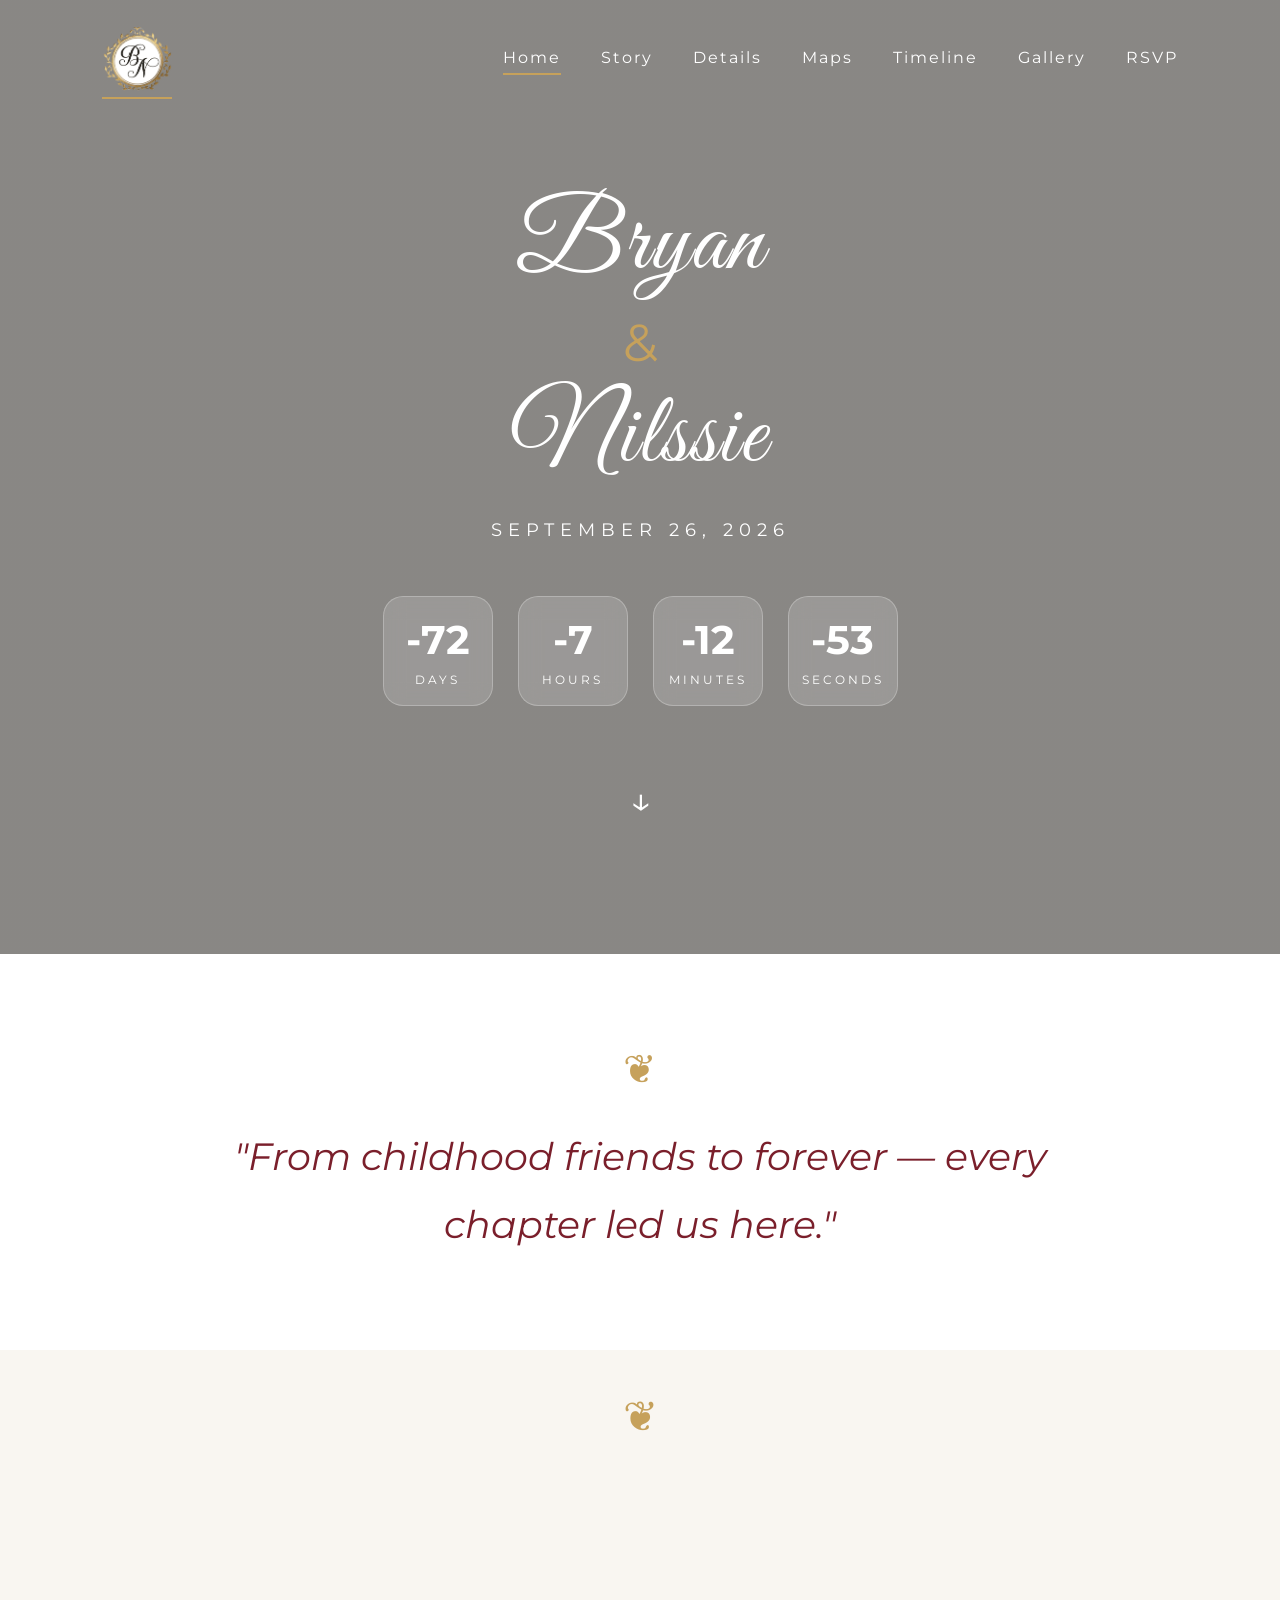
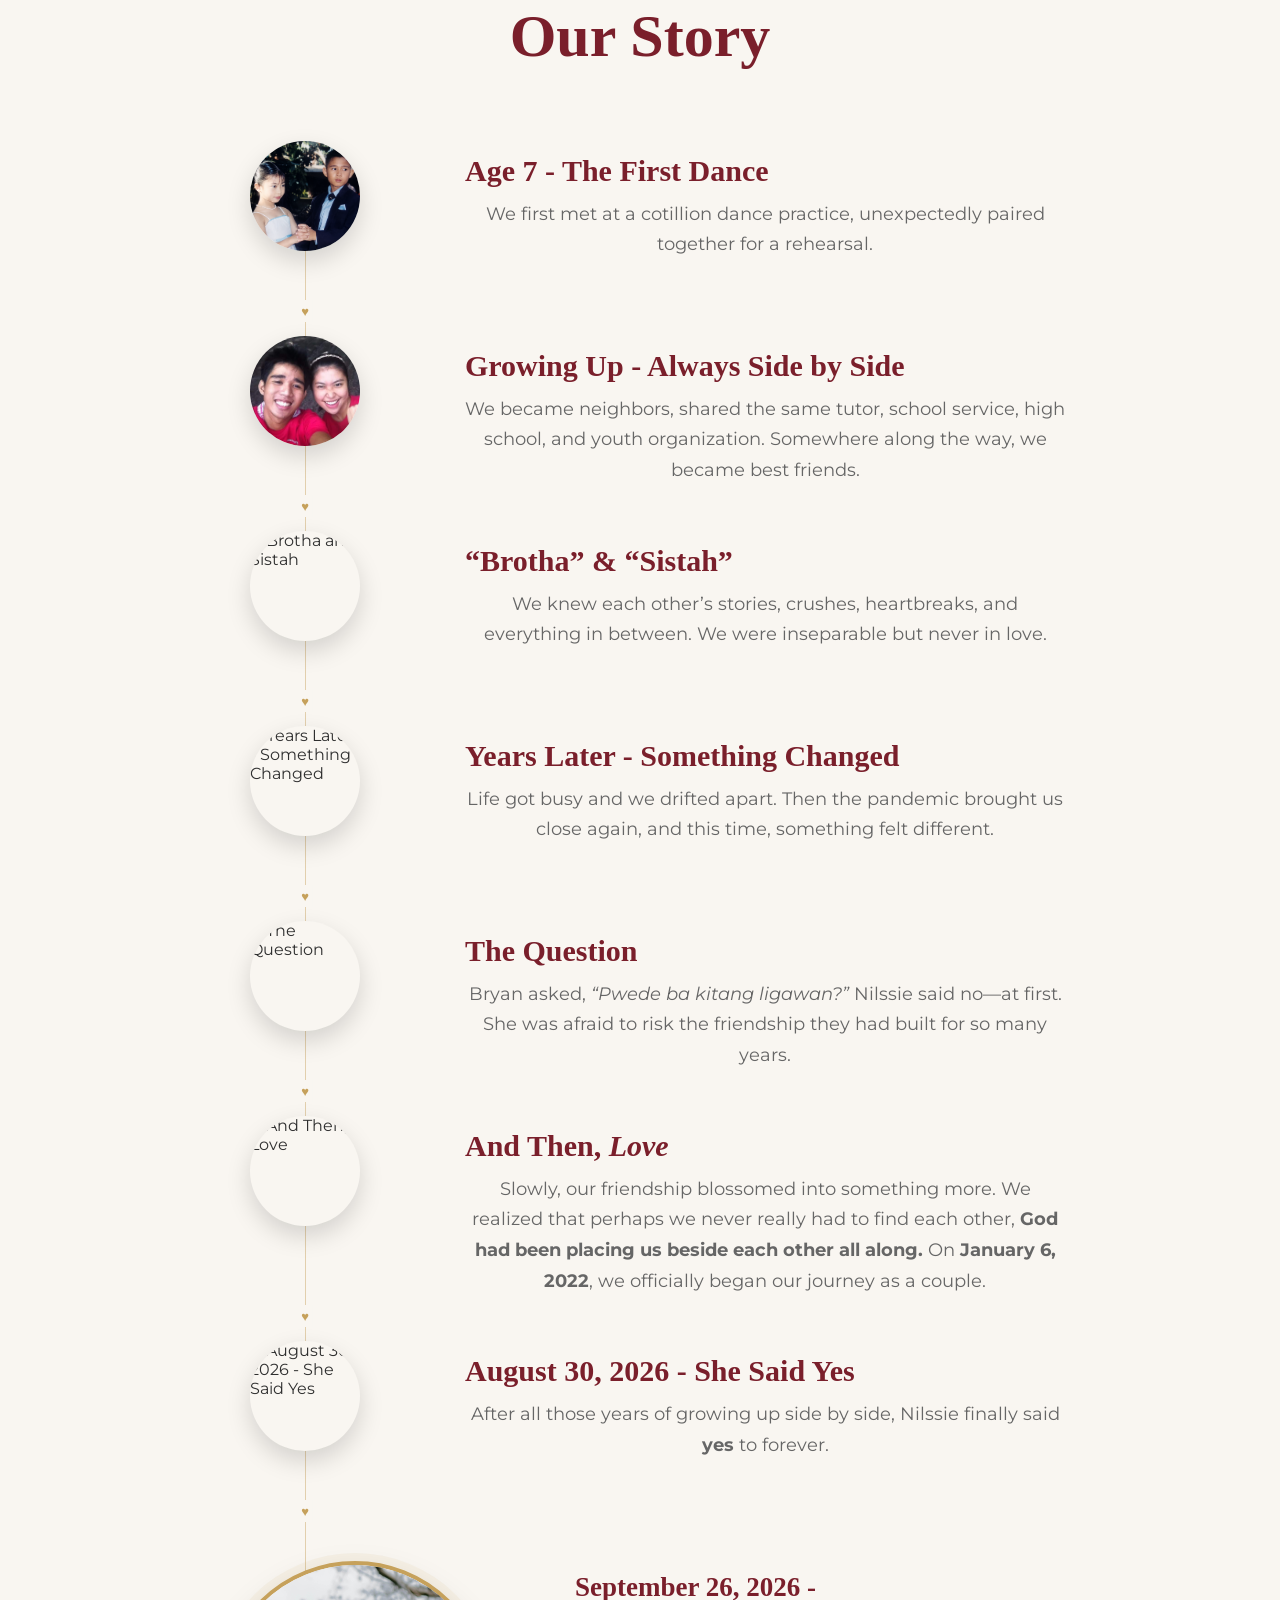
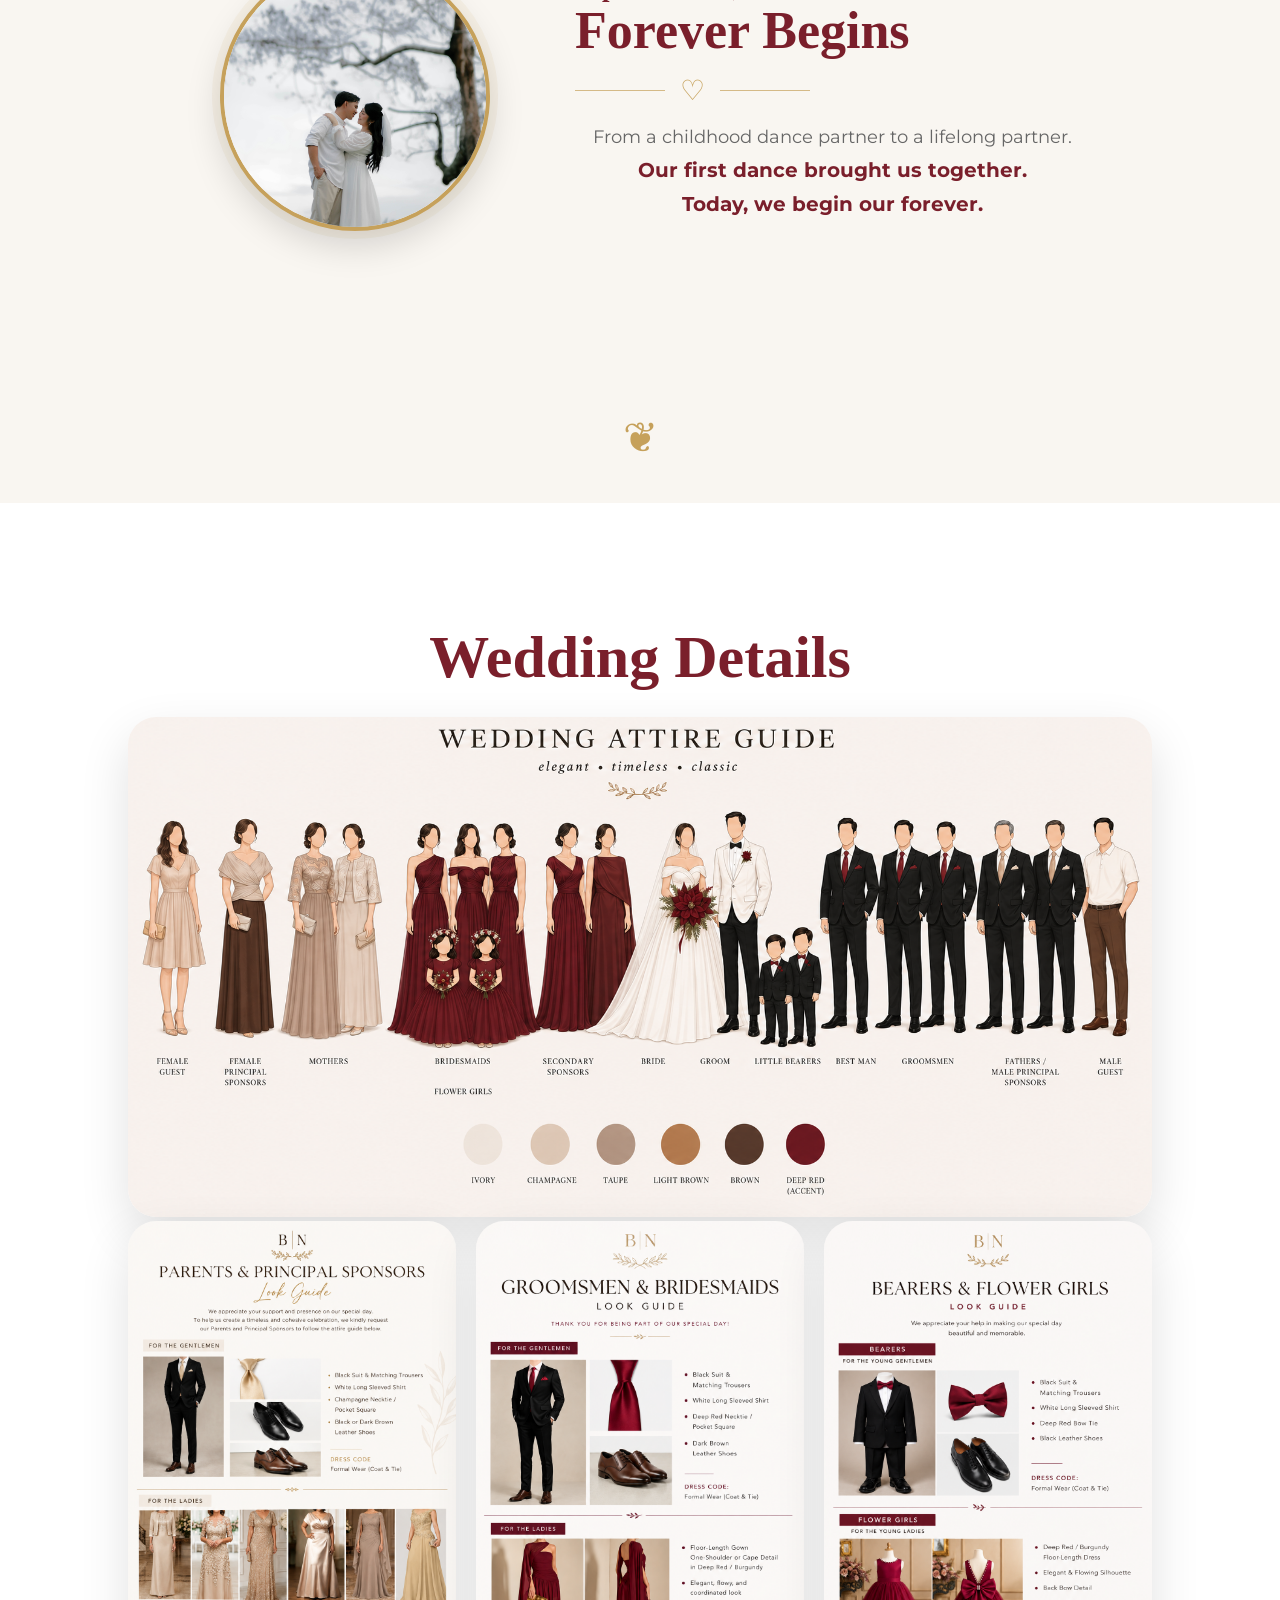
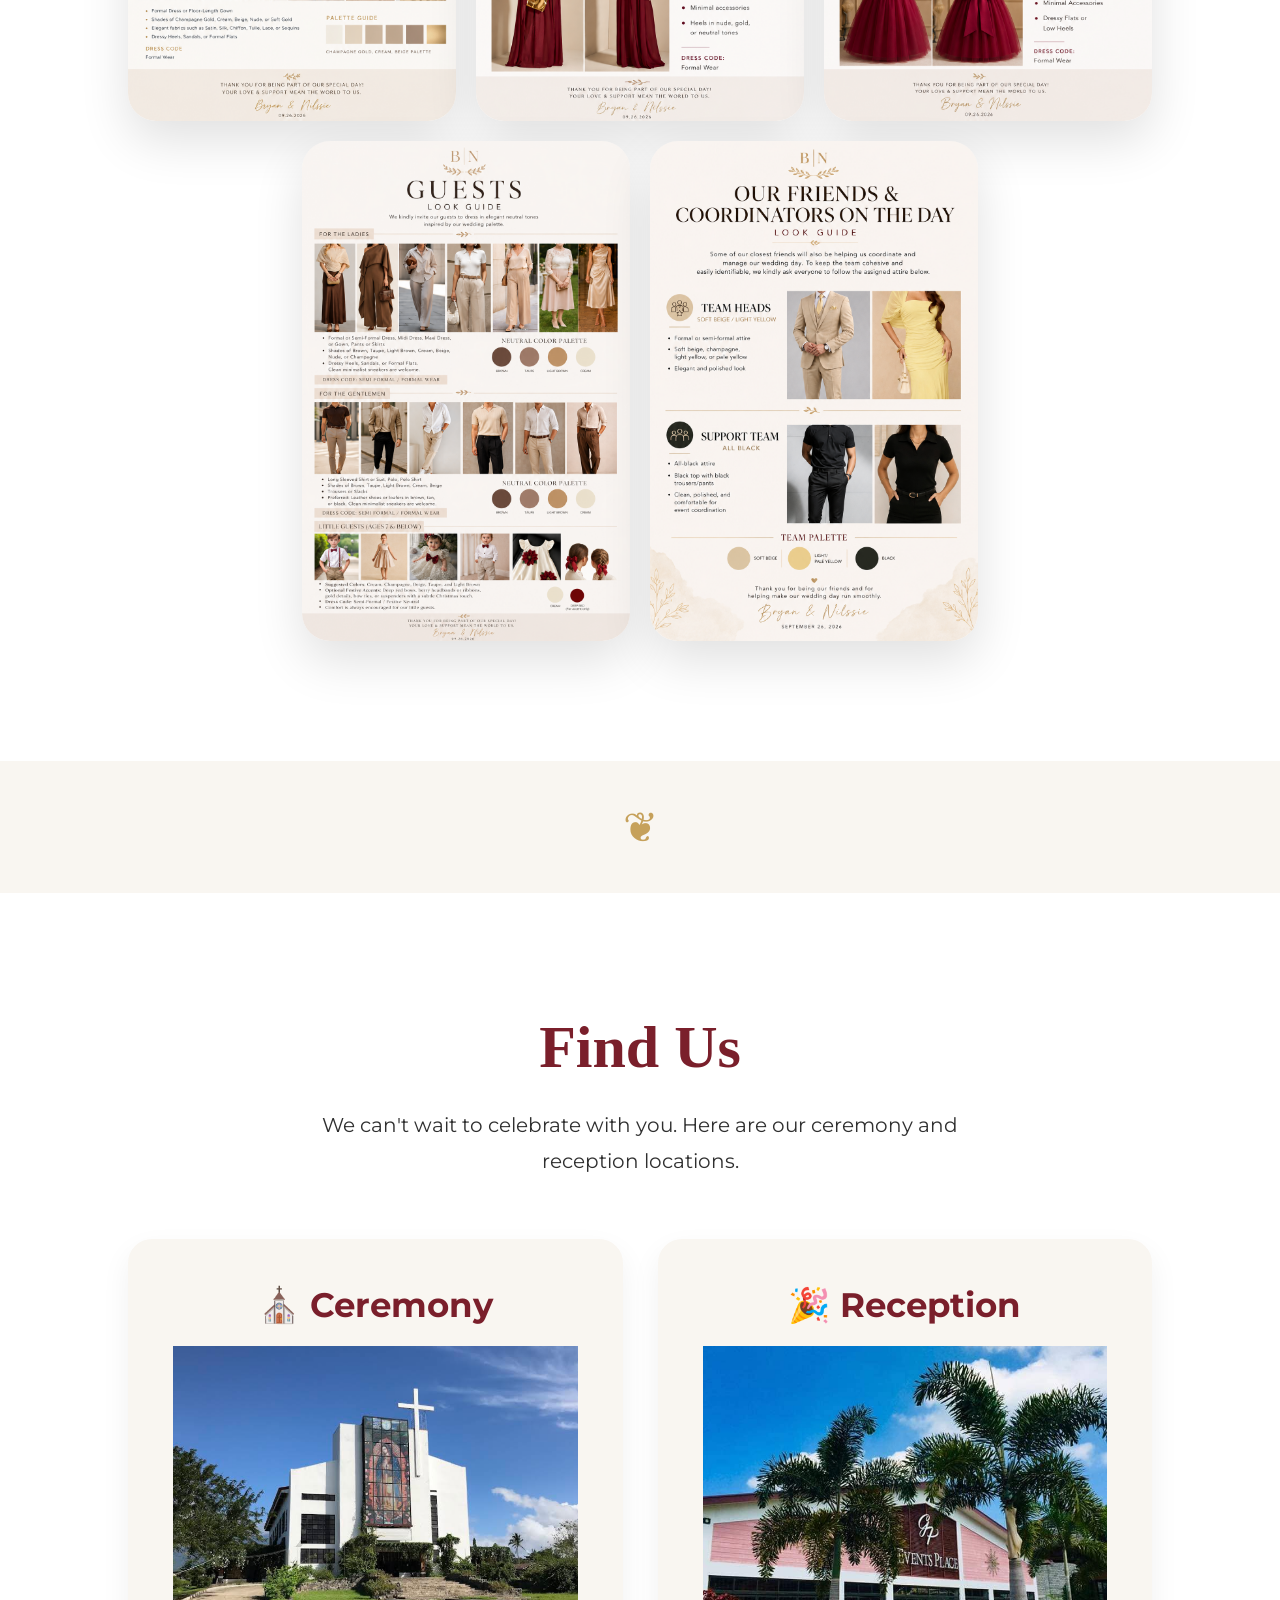
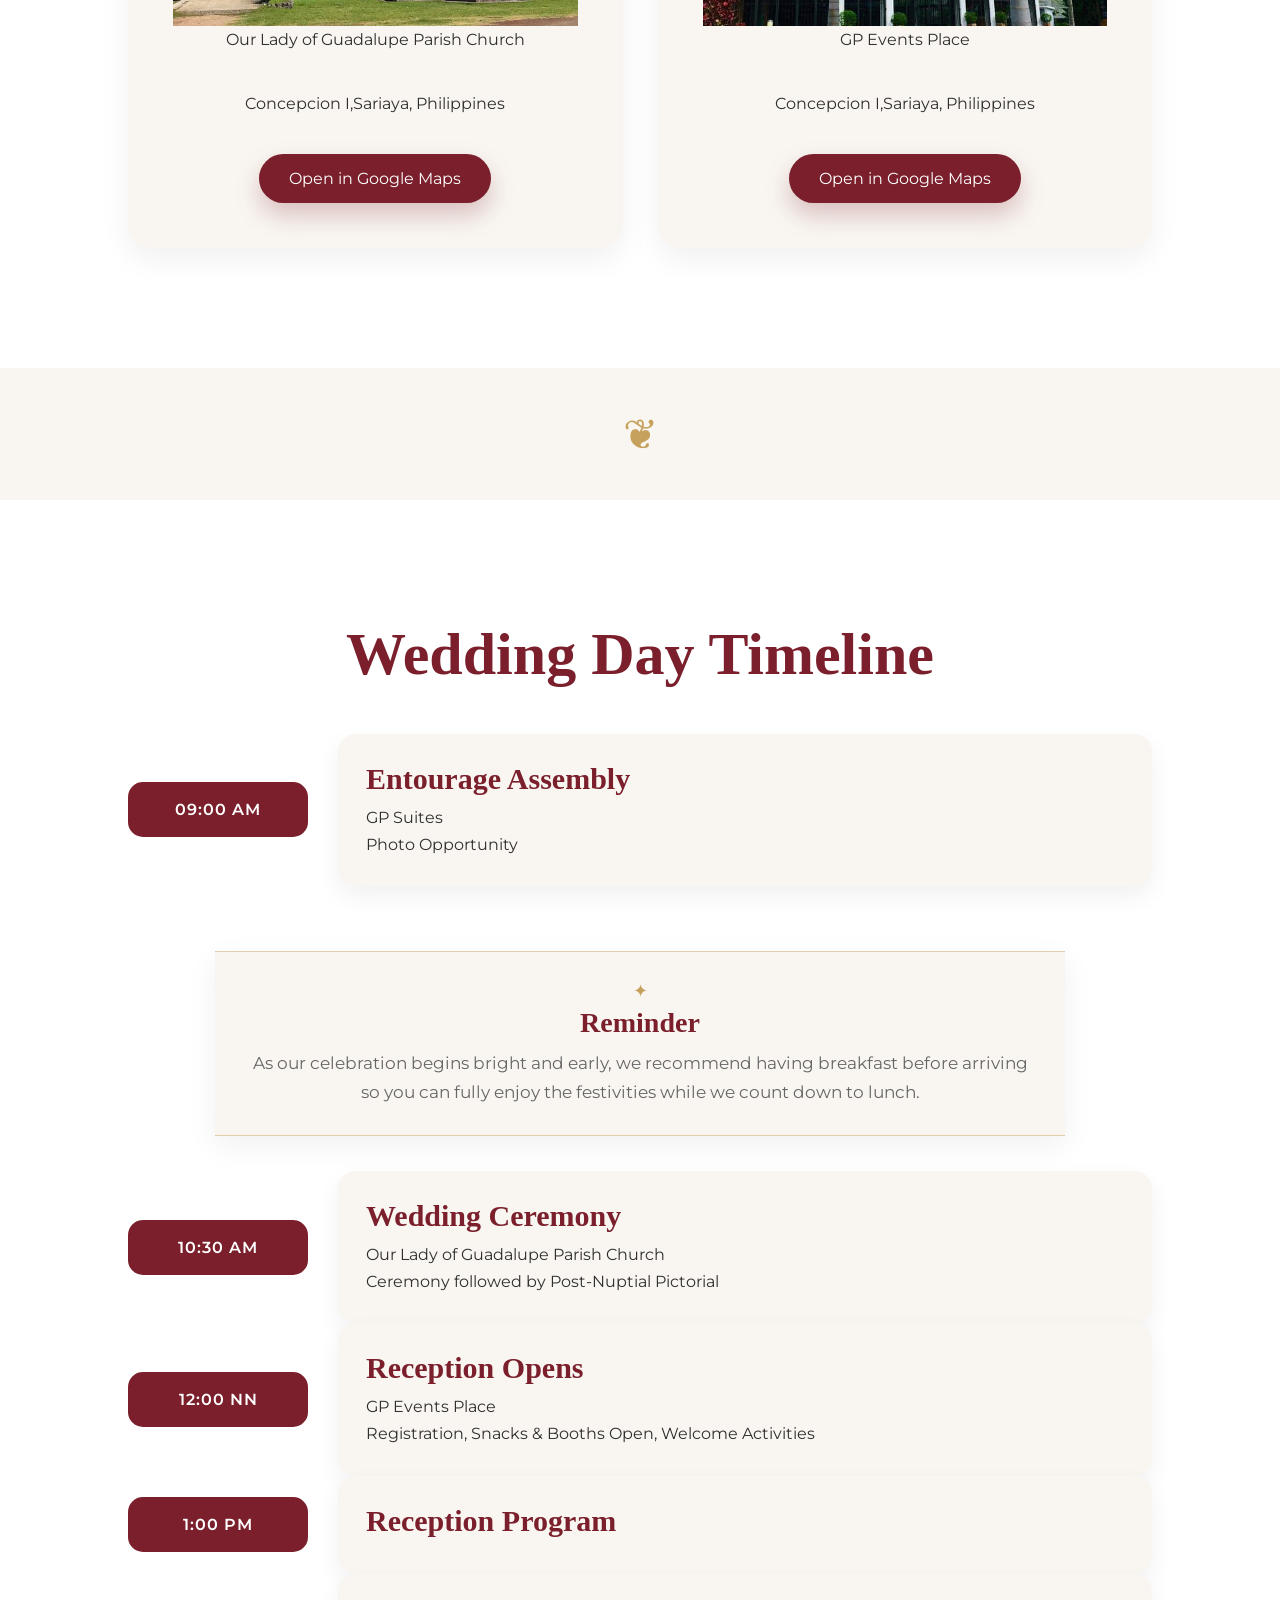
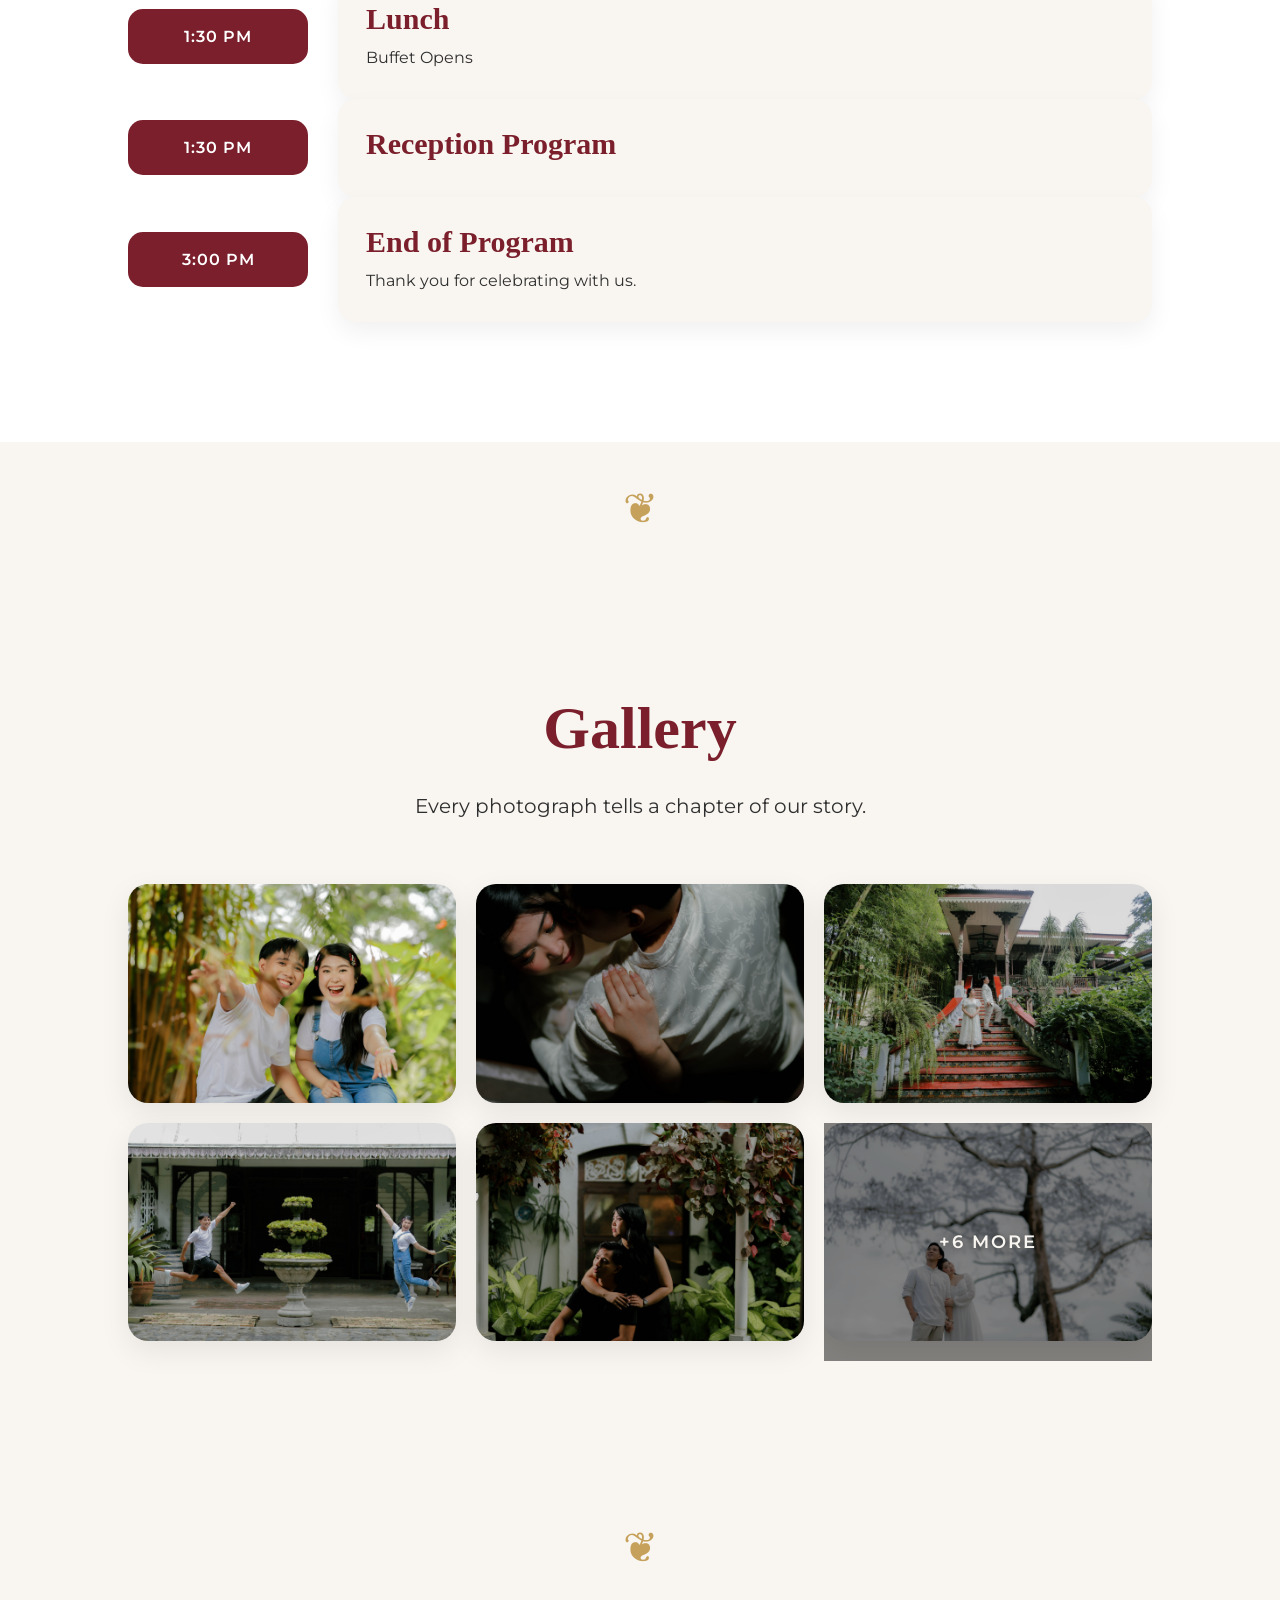
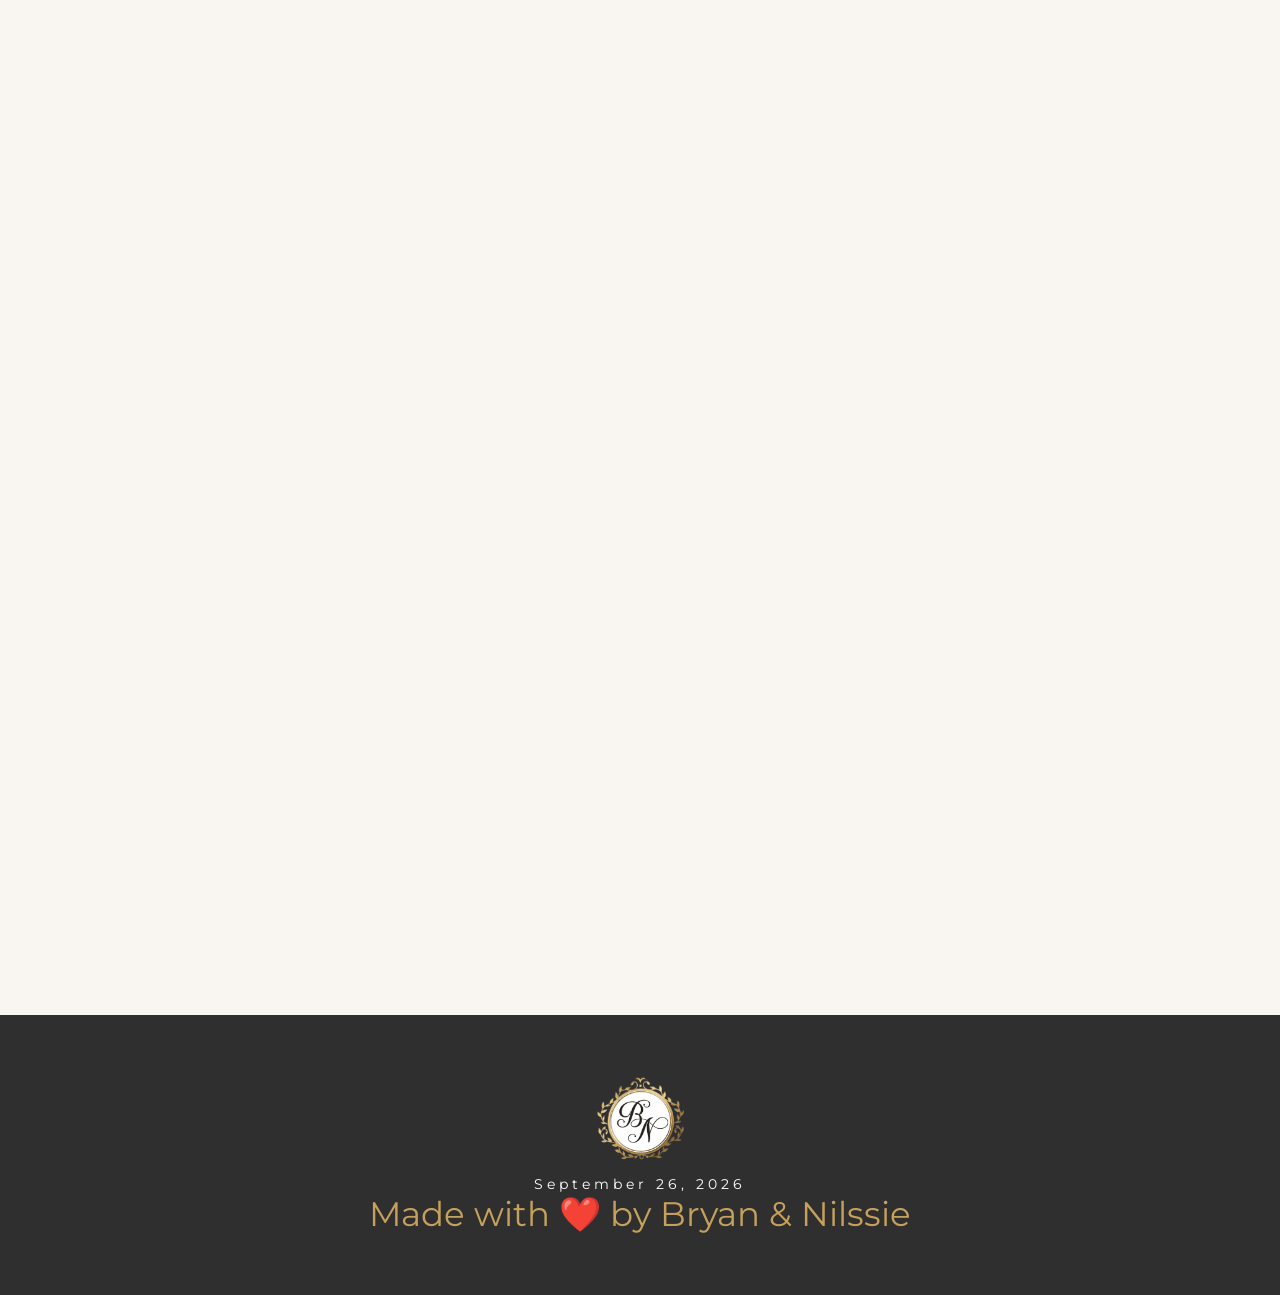
==== index.html @ d3210be6 "Final Wedding" ====
<!DOCTYPE html>
<html lang="en">

<!-- =====================================================
     HEAD
===================================================== -->

<head>

    <meta charset="UTF-8">

    <meta name="viewport" content="width=device-width, initial-scale=1.0">

    <title>Bryan & Nilssie • September 26, 2026</title>

    <link rel="icon" type="image/png" href="assets/images/logo1.png">

    <!-- Google Fonts -->

    <link rel="preconnect" href="https://fonts.googleapis.com">

    <link rel="preconnect" href="https://fonts.gstatic.com" crossorigin>

    <link href="https://fonts.googleapis.com/css2?family=Great+Vibes&family=Montserrat:wght@300;400;500;600&display=swap" rel="stylesheet">

    <!-- Styles -->

    <link rel="stylesheet" href="assets/css/style.css">

</head>

<!-- =====================================================
     BODY
===================================================== -->

<body>

<!-- =====================================================
     NAVIGATION
===================================================== -->

<nav>

    <a href="#home" class="logo">

        <img src="assets/images/logo1.png"
             alt="Bryan & Nilssie">

    </a>

    <ul>

       <li><a href="#home">Home</a></li>

       <li><a href="#story">Story</a></li>
       
       <li><a href="#details">Details</a></li>
       
       <li><a href="#maps">Maps</a></li>

       <li><a href="#schedule">Timeline</a></li>
       
       <li><a href="#gallery">Gallery</a></li>
       
       <li><a href="#rsvp">RSVP</a></li>

    </ul>

</nav>

<!-- =====================================================
     HERO
===================================================== -->

<header id="home">

    <h2>Bryan</h2>

    <span>&</span>

    <h2>Nilssie</h2>

    <p class="date">

        September 26, 2026

    </p>

    <div class="countdown">

        <div class="time">

            <span id="days">00</span>

            <small>Days</small>

        </div>

        <div class="time">

            <span id="hours">00</span>

            <small>Hours</small>

        </div>

        <div class="time">

            <span id="minutes">00</span>

            <small>Minutes</small>

        </div>

        <div class="time">

            <span id="seconds">00</span>

            <small>Seconds</small>

        </div>

    </div>

    <div class="scroll-down">

        ↓

    </div>

</header>

<!-- =====================================================
     LOVE QUOTE
===================================================== -->

<section class="love-quote fade">
    
    <div class="container">
         <div class="mistletoe-divider">

         ❦

         </div>
        <p>

            "From childhood friends to forever —
            every chapter led us here."

        </p>

    </div>
   

</section>

<!-- =====================================================
     DIVIDER
===================================================== -->

<div class="section-divider">

    <span>❦</span>

</div>

<!-- =====================================================
     OUR STORY
===================================================== -->

<section class="our-story fade" id="story">

 <div class="container">

    <h3>Our Story</h3>

    <div class="timeline">

        <!-- 01 - AGE 7 -->
        <div class="timeline-item">

            <div class="timeline-photo">
                <img src="assets/images/Age 7 - The First Dance.png"
                     alt="Age 7 - The First Dance">
            </div>

            <div class="timeline-content">

                <h4>Age 7 - The First Dance</h4>

                <p>
                    We first met at a cotillion dance practice,
                    unexpectedly paired together for a rehearsal.
                </p>

            </div>

        </div>


        <!-- 02 - GROWING UP -->
        <div class="timeline-item">

            <div class="timeline-photo">
                <img src="assets/images/Growing Up -Always Side by Side.jpg"
                     alt="Growing Up - Always Side by Side">
            </div>

            <div class="timeline-content">

                <h4>Growing Up - Always Side by Side</h4>

                <p>
                    We became neighbors, shared the same tutor,
                    school service, high school, and youth organization.
                    Somewhere along the way, we became best friends.
                </p>

            </div>

        </div>


        <!-- 03 - BROTHA & SISTAH -->
        <div class="timeline-item">

            <div class="timeline-photo">
                <img src="assets/images/Brotha & Sistah.jpg"
                     alt="Brotha and Sistah">
            </div>

            <div class="timeline-content">

                <h4>“Brotha” & “Sistah”</h4>

                <p>
                    We knew each other’s stories, crushes, heartbreaks,
                    and everything in between. We were inseparable
                    but never in love.
                </p>

            </div>

        </div>


        <!-- 04 - YEARS LATER -->
        <div class="timeline-item">

            <div class="timeline-photo">
                <img src="assets/images/Years Later -  Something Changed.jpg"
                     alt="Years Later - Something Changed">
            </div>

            <div class="timeline-content">

                <h4>Years Later - Something Changed</h4>

                <p>
                    Life got busy and we drifted apart. Then the pandemic
                    brought us close again, and this time,
                    something felt different.
                </p>

            </div>

        </div>


        <!-- 05 - THE QUESTION -->
        <div class="timeline-item">

            <div class="timeline-photo">
                <img src="assets/images/The Question.jpg"
                     alt="The Question">
            </div>

            <div class="timeline-content">

                <h4>The Question</h4>

                <p>
                    Bryan asked, <em>“Pwede ba kitang ligawan?”</em>
                    Nilssie said no—at first. She was afraid to risk
                    the friendship they had built for so many years.
                </p>

            </div>

        </div>


        <!-- 06 - AND THEN, LOVE -->
        <div class="timeline-item">

            <div class="timeline-photo">
                <img src="assets/images/And Then, Love.jpg"
                     alt="And Then, Love">
            </div>

            <div class="timeline-content">

                <h4>And Then, <em>Love</em></h4>

                <p>
                    Slowly, our friendship blossomed into something more. We realized that perhaps we never really had to find each other, 

                    <strong>God had been placing us beside each other all along.</strong>

                    On <strong>January 6, 2022</strong>, we officially began our journey as a couple.
                </p>

            </div>

        </div>


        <!-- 07 - SHE SAID YES -->
        <div class="timeline-item">

            <div class="timeline-photo">
                <img src="assets/images/August 30, 2026 - She Said Yes.jpg"
                     alt="August 30, 2026 - She Said Yes">
            </div>

            <div class="timeline-content">

                <h4>August 30, 2026 - She Said Yes</h4>

                <p>
                    After all those years of growing up side by side,
                    Nilssie finally said <strong>yes</strong> to forever.
                </p>

            </div>

        </div>


        <!-- 08 - FOREVER BEGINS -->
        <div class="timeline-item timeline-final">

            <div class="timeline-photo final-photo">
                <img src="assets/images/4G8A1390.jpg"
                     alt="Bryan and Nilssie">
            </div>

            <div class="timeline-content final-content">

                <h4>September 26, 2026 -</h4>

                <h5>Forever Begins</h5>

                <div class="final-divider">
                    <span>♡</span>
                </div>

                <p>
                    From a childhood dance partner to a lifelong partner.
                    <strong>Our first dance brought us together.</strong>
                    <strong>Today, we begin our forever.</strong>
                </p>

            </div>

        </div>

    </div>

</div>

</section>

<!-- =====================================================
     DIVIDER
===================================================== -->

<div class="section-divider">

    <span>❦</span>

</div>

<!-- =====================================================
     WEDDING DETAILS
===================================================== -->

<section class="details fade" id="details">

    <div class="container">

        <h3>Wedding Details</h3>

        <img src="assets/images/Wedding Attire Guide.png"
         class="section-photo gallery-photo"
         alt="Wedding Attire Guide">

        <div class="wedding-details-grid">

        <img src="assets/images/Parents & Principal Sponsors.png"
             class="section-photo gallery-photo"
             alt="Parents & Principal Sponsors">

        <img src="assets/images/Groomsmen & Bridesmaids.png"
             class="section-photo gallery-photo"
             alt="Groomsmen & Bridesmaids">

        <img src="assets/images/Bearers & Flower Girls.png"
             class="section-photo gallery-photo"
             alt="Bearers & Flower Girls">

        <img src="assets/images/Guest's Attire.png"
             class="section-photo gallery-photo"
             alt="Guest's Attire">

        <img src="assets/images/Friends & Coordinators.png"
             class="section-photo gallery-photo"
             alt="Friends & Coordinators">

        </div>

    </div>

</section>

<!-- =====================================================
     DIVIDER
===================================================== -->

<div class="section-divider">

    <span>❦</span>

</div>

<!-- =====================================================
     VENUE / LOCATIONS
===================================================== -->

<section class="maps fade" id="maps">

    <div class="container">

        <h3>Find Us</h3>

        <p class="maps-subtitle">

            We can't wait to celebrate with you.
            Here are our ceremony and reception locations.

        </p>

        <div class="maps-grid">

            <!-- Ceremony -->

            <div class="map-card">

                <h4>⛪ Ceremony</h4>

                <img src="assets/images/Church.png"
                     class="location-photo"
                     alt="Our Lady of Guadalupe Parish Church">

                <p>Our Lady of Guadalupe Parish Church</p>

                <p>Concepcion I,Sariaya, Philippines</p>

                <a href="https://maps.app.goo.gl/bSHakrmB8a1bAfnFA"

                   target="_blank"

                   rel="noopener"

                   class="map-button">

                    Open in Google Maps

                </a>

            </div>


            <!-- Reception -->

            <div class="map-card">

                <h4>🎉 Reception</h4>

                <img src="assets/images/venue.jpg"
                     class="location-photo"
                     alt="GP Events Place">

                <p>GP Events Place</p>

                <p>Concepcion I,Sariaya, Philippines</p>

                <a href="https://maps.app.goo.gl/JcbnLFtbThSqTpt19"

                   target="_blank"

                   rel="noopener"

                   class="map-button">

                    Open in Google Maps

                </a>

            </div>

        </div>

    </div>

</section>

<!-- =====================================================
     WEDDING TIMELINE
===================================================== -->

<div class="section-divider">

    <span>❦</span>

</div>

<section class="schedule fade" id="schedule">

    <div class="container">

        <h3>Wedding Day Timeline</h3>

        <div class="schedule-list">

            <div class="schedule-item">

                <div class="schedule-time">
                    09:00 AM
                </div>

                <div class="schedule-content">

                    <h4>Entourage Assembly</h4>

                    <p>GP Suites</p>

                    <p>Photo Opportunity</p>

                </div>

            </div>

                <div class="timeline-reminder">

                    <div class="reminder-ornament">✦</div>

                 <h4>Reminder</h4>

                    <p>
                     As our celebration begins bright and early,
                     we recommend having breakfast before arriving
                     so you can fully enjoy the festivities while we
                     count down to lunch.
                    </p>

                </div>

            </div>

            <div class="schedule-item">

                <div class="schedule-time">
                    10:30 AM
                </div>

                <div class="schedule-content">

                    <h4>Wedding Ceremony</h4>

                    <p>Our Lady of Guadalupe Parish Church</p>

                    <p>Ceremony followed by Post-Nuptial Pictorial</p>

                </div>

            </div>

            <div class="schedule-item">

                <div class="schedule-time">
                    12:00 NN
                </div>

                <div class="schedule-content">

                    <h4>Reception Opens</h4>

                    <p>GP Events Place</p>

                    <p>Registration, Snacks & Booths Open, Welcome Activities</p>

                </div>

            </div>

            <div class="schedule-item">

                <div class="schedule-time">
                    1:00 PM
                </div>

                <div class="schedule-content">

                    <h4>Reception Program</h4>


                </div>

            </div>

            <div class="schedule-item">

                <div class="schedule-time">
                    1:30 PM
                </div>

                <div class="schedule-content">

                    <h4>Lunch</h4>

                    <p>Buffet Opens</p>

                </div>

            </div>

            <div class="schedule-item">

                <div class="schedule-time">
                    1:30 PM
                </div>

                <div class="schedule-content">

                    <h4>Reception Program</h4>

                </div>

            </div>

            <div class="schedule-item">

                <div class="schedule-time">
                    3:00 PM
                </div>

                <div class="schedule-content">

                    <h4>End of Program</h4>

                    <p>Thank you for celebrating with us.</p>

                </div>

            </div>

        </div>

    </div>

</section>

<!-- =====================================================
     GALLERY
===================================================== -->

<div class="section-divider">

    <span>❦</span>

</div>

<section class="gallery fade" id="gallery">

    <div class="container">

        <h3>Gallery</h3>

        <p class="gallery-subtitle">

            Every photograph tells a chapter of our story.

        </p>

    <div class="gallery-grid">

        <!-- PHOTO 01 -->
        <img src="assets/images/gallery/photo01.jpg"
         class="gallery-photo"
         alt="Gallery Photo 1">


        <!-- PHOTO 02 -->
        <img src="assets/images/gallery/photo02.jpg"
         class="gallery-photo"
         alt="Gallery Photo 2">


        <!-- PHOTO 03 -->
        <img src="assets/images/gallery/photo03.jpg"
         class="gallery-photo"
         alt="Gallery Photo 3">


        <!-- PHOTO 04 -->
        <img src="assets/images/gallery/photo04.jpg"
         class="gallery-photo"
         alt="Gallery Photo 4">


        <!-- PHOTO 05 -->
        <img src="assets/images/gallery/photo05.jpg"
         class="gallery-photo"
         alt="Gallery Photo 5">


        <!-- PHOTO 06 + MORE -->
    <div class="gallery-more-card">

        <img src="assets/images/gallery/photo06.jpg"
             class="gallery-photo"
             alt="Gallery Photo 6">

        <div class="gallery-more-overlay">
            <span class="gallery-more-count">+ MORE</span>
        </div>

    </div>


    <!-- =========================================
         HIDDEN ALBUM PHOTOS
         ========================================= -->

         <img src="assets/images/gallery/photo07.jpg"
         class="gallery-photo gallery-hidden"
         alt="Gallery Photo 7">

         <img src="assets/images/gallery/photo08.jpg"
         class="gallery-photo gallery-hidden"
         alt="Gallery Photo 8">

         <img src="assets/images/gallery/photo09.jpg"
         class="gallery-photo gallery-hidden"
         alt="Gallery Photo 9">

         <img src="assets/images/gallery/photo10.jpg"
         class="gallery-photo gallery-hidden"
         alt="Gallery Photo 10">

         <img src="assets/images/gallery/photo11.jpg"
         class="gallery-photo gallery-hidden"
         alt="Gallery Photo 11">

         <img src="assets/images/gallery/photo12.jpg"
         class="gallery-photo gallery-hidden"
         alt="Gallery Photo 12">

        </div>

    </div>

</section>

<!-- =====================================================
     RSVP
===================================================== -->

<div class="section-divider">

    <span>❦</span>

</div>

<section class="rsvp fade" id="rsvp">

    <div class="container">

        <h3>RSVP</h3>

        <p class="rsvp-subtitle">

            We are so excited to celebrate this special day with the people we love most.
            Kindly let us know if you'll be joining us as we begin our forever.

        </p>

        <form
            action="/success"
            name="Wedding RSVP"
            method="POST"
            data-netlify="true"
            class="rsvp-form">

             <input
                type="hidden"
                name="form-name"
                value="Wedding RSVP">

             <input
                type="text"
                name="fullname"
                placeholder="Full Name"
                required>

            <input
                type="number"
                name="guests"
                placeholder="Number of Guests"
                min="1"
                max="4">

            <select name="attendance">

                <option>Happily Accepts</option>

                <option>Regretfully Declines</option>

            </select>

            <label>

                Share a message for the couple ❤️

            </label>

            <textarea
                name="message"
                rows="5"
                placeholder="Leave your wishes, blessings or a favorite memory with us...">
            </textarea>

            <button type="submit">

                Celebrate With Us ❤️

            </button>

        </form>

    </div>

</section>

<footer>

    <div class="container">

        <img src="assets/images/logo1.png"
            class="footer-logo"
            alt="Bryan & Nilssie">

        <span>

            September 26, 2026

        </span>

    </div>

    <p class="footer-note">

        Made with ❤️ by Bryan & Nilssie

    </p>

</footer>

<!-- ==========================
     LIGHTBOX
========================== -->

<div class="lightbox">

    <span class="close">&times;</span>

    <img class="lightbox-image">

</div>

<!-- =====================================================
     JAVASCRIPT
===================================================== -->

<script src="assets/js/script.js"></script>

</body>

</html>
---- assets/css/style.css ----
/* =====================================================
   BRYAN & NILSSIE WEDDING WEBSITE
   STYLE SHEET
===================================================== */


/* =====================================================
   RESET
===================================================== */

*{
    margin:0;
    padding:0;
    box-sizing:border-box;
}

html{
    scroll-behavior:smooth;
}


/* =====================================================
   COLORS
===================================================== */

:root{

    --primary:#7A1F2B;

    --gold:#C6A15B;

    --cream:#F9F6F1;

    --dark:#2F2F2F;

}


/* =====================================================
   GLOBAL
===================================================== */

body{

    background:var(--cream);

    color:var(--dark);

    font-family:'Montserrat',sans-serif;

}

section{

    padding:120px 10%;

}

.container{

    max-width:1100px;

    margin:auto;

}


/* =====================================================
   NAVIGATION
===================================================== */

nav{

    position:fixed;

    top:0;

    left:0;

    width:100%;

    padding:25px 8%;

    display:flex;

    justify-content:space-between;

    align-items:center;

    z-index:999;

}

.logo img {
    width: 70px;
    height: auto;
    display: block;
}

.logo:hover{

    transform:rotate(-4deg) scale(1.08);

    color:var(--gold);

}

nav ul{

    display:flex;

    gap:40px;

    list-style:none;

}

nav a{

    color:rgb(255, 255, 255);

    text-decoration:none;

    letter-spacing:2px;

    font-size:16px;

    position:relative;

}nav{

    transition:.35s ease;

}

nav.scrolled{

    background:rgba(249,246,241,.92);

    backdrop-filter:blur(14px);

    box-shadow:0 6px 20px rgba(0,0,0,.08);

}

nav.scrolled .logo,
nav.scrolled a{

    color:var(--primary);

}

/* ==========================
   NAV UNDERLINE
========================== */

nav a::after{

    content:"";

    position:absolute;

    left:0;

    bottom:-8px;

    width:0;

    height:2px;

    background:var(--gold);

    transition:width .35s ease;

}

nav a:hover::after,

nav a.active::after{

    width:100%;

}



/* =====================================================
   HERO
===================================================== */

header{
    height:106vh;

    display:flex;

    flex-direction:column;

    justify-content:center;

    align-items:center;

    text-align:center 50%;

    gap:10px;

    padding-top:60px;

    box-sizing:border-box;

    background:
        linear-gradient(rgba(0,0,0,.45),rgba(0,0,0,.45)),
        url("../images/hero.jpg");

    background-size:cover;

    background-position:center 53%;

    color:white;

}

h2{

    font-family:'Great Vibes',cursive;

    font-size:100px;

    font-weight:400;

    letter-spacing:2px;

    line-height:1.1;

}

header span{

    color:var(--gold);

    font-size:52px;

}

.date{

    margin-top:15px;

    letter-spacing:6px;

    text-transform:uppercase;

    font-size:18px;

}


/* =====================================================
   COUNTDOWN
===================================================== */

.countdown{

    display:flex;

    justify-content:center;

    gap:25px;

    margin-top:45px;

    flex-wrap:wrap;

}

.time{

    width:110px;

    height:110px;

    background:rgba(255,255,255,.15);

    backdrop-filter:blur(10px);

    border:1px solid rgba(255,255,255,.25);

    border-radius:20px;

    display:flex;

    flex-direction:column;

    justify-content:center;

    align-items:center;

}

.time span{

    font-size:40px;

    font-weight:700;

    color:white;

}

.time small{

    margin-top:8px;

    font-size:12px;

    letter-spacing:3px;

    text-transform:uppercase;

}


/* =====================================================
   SCROLL INDICATOR
===================================================== */

.scroll-down{

    margin-top:60px;

    font-size:38px;

    animation:bounce 2s infinite;

}


/* =====================================================
   OUR STORY
===================================================== */

h3{

    font-family:'Cormorant Garamond',serif;

    font-size:60px;

    color:var(--primary);

    text-align:center;

    margin-bottom:25px;

}

.our-story p{

    max-width:700px;

    margin:auto;

    text-align:center;

    font-size:20px;

    line-height:1.8;

}


/* =====================================================
   ANIMATIONS
===================================================== */

@keyframes bounce{

    0%,20%,50%,80%,100%{

        transform:translateY(0);

    }

    40%{

        transform:translateY(-12px);

    }

    60%{

        transform:translateY(-6px);

    }

}

/* =====================================================
   TIMELINE
===================================================== */

.timeline{

    max-width:900px;

    margin:70px auto 0;

    position:relative;

}


/* GOLD VERTICAL LINE */

.timeline::before{

    content:"";

    position:absolute;

    left:115px;

    top:55px;

    bottom:230px;

    width:1px;

    background:rgba(198,161,91,.45);

}


/* EACH STORY ITEM */

.timeline-item{

    display:grid;

    grid-template-columns:230px 1fr;

    column-gap:45px;

    position:relative;

    min-height:150px;

    margin-bottom:45px;

}


/* PHOTO */

.timeline-photo{

    width:110px;

    height:110px;

    margin:0 auto;

    border-radius:50%;

    overflow:hidden;

    background:var(--cream);

    box-shadow:0 10px 25px rgba(0,0,0,.15);

    position:relative;

    z-index:2;

}


.timeline-photo img{

    width:100%;

    height:100%;

    object-fit:cover;

    display:block;

}


/* CONTENT */

.timeline-content{

    padding-top:12px;

    text-align:left;

}


.timeline-content h4{

    font-family:'Cormorant Garamond',serif;

    font-size:30px;

    color:var(--primary);

    margin:0 0 10px;

    line-height:1.2;

}


.timeline-content h4 span{

    font-size:24px;

    margin-right:8px;

}


.timeline-content p{

    font-size:18px;

    color:#666;

    line-height:1.7;

    margin:0;

    max-width:600px;

}


/* HEARTS BETWEEN MILESTONES */

.timeline-item:not(:last-child)::after{

    content:"♥";

    position:absolute;

    left:115px;

    bottom:-31px;

    transform:translateX(-50%);

    font-size:13px;

    color:var(--gold);

    background:var(--cream);

    padding:3px;

    z-index:3;

}


/* =====================================================
   FINALE
===================================================== */

.timeline-final{

    grid-template-columns:330px 1fr;

    column-gap:55px;

    align-items:center;

    margin-top:70px;

    margin-bottom:20px;

}


.final-photo{

    width:270px;

    height:270px;

    border:4px solid var(--gold);

    box-shadow:
        0 15px 35px rgba(0,0,0,.15),
        0 0 0 8px rgba(198,161,91,.08);

}


.final-content{

    padding-top:0;

}


.final-content h4{

    font-size:27px;

    margin-bottom:0;

}


.final-content h4 span{

    font-size:23px;

}


.final-content h5{

    font-family:'Cormorant Garamond',serif;

    font-size:52px;

    color:var(--primary);

    margin:0;

    line-height:1.05;

}


/* FINALE DECORATIVE DIVIDER */

.final-divider{

    display:flex;

    align-items:center;

    gap:15px;

    margin:18px 0;

    color:var(--gold);

    font-size:28px;

}


.final-divider::before,
.final-divider::after{

    content:"";

    width:90px;

    height:1px;

    background:var(--gold);

    opacity:.7;

}


.final-divider span{

    line-height:1;

}


.final-content p{

    font-size:18px;

    line-height:1.7;

}


.final-content p strong{

    display:block;

    color:var(--primary);

    font-size:20px;

}

/* =====================================================
   WEDDING DETAILS
===================================================== */

.details{

    background:white;


}

.details-grid{

    display:grid;

    grid-template-columns:repeat(auto-fit,minmax(250px,1fr));

    gap:30px;

    margin-top:60px;

}

.detail-card{
    transition:.35s;

    background:var(--cream);

    padding:40px;

    border-radius:20px;

    text-align:center;

    box-shadow:0 10px 30px rgba(0,0,0,.08);


}

.detail-card:hover{

    transform:translateY(-8px);

}

.detail-card h4{

    font-family:'Cormorant Garamond',serif;

    color:var(--primary);

    font-size:30px;

    margin-bottom:15px;

}

.detail-card p{

    line-height:1.8;

}
/* =====================================================
   SECTION DIVIDER
===================================================== */

.section-divider{

    display:flex;

    justify-content:center;

    align-items:center;

    padding:40px 0;

    background:var(--cream);

    transition:.5s ease;

}

.section-divider:hover{

    transform:rotate(-6deg) scale(1.08);

}

.section-divider span{

    font-size:42px;

    color:var(--gold);

}
.section-photo{

    width:100%;

    height:500px;

    object-fit:cover;

    border-radius:28px;

    box-shadow:0 20px 50px rgba(0,0,0,.12);

}
@keyframes heroZoom{

    from{

        background-size:100%;

    }

    to{

        background-size:108%;

    }

}

header{

    animation:heroZoom 12s ease-in-out forwards;

}
/* =====================================================
   VENUE
===================================================== */

.venue{

    background:var(--cream);
    background-position:center top;

}

.venue-card{
    transition:.35s;

    background:white;

    padding:50px;

    border-radius:24px;

    text-align:center;

    box-shadow:0 15px 35px rgba(0,0,0,.08);

}

.venue-card h4{

    font-family:'Cormorant Garamond',serif;

    color:var(--primary);

    font-size:32px;

    margin-bottom:10px;

}

.venue-card p{

    line-height:1.8;

}
/* =====================================================
   WEDDING TIMELINE
===================================================== */

.schedule{

    background:white;

}

.timeline-reminder{
    max-width:850px;
    margin:25px auto 35px;
    padding:28px 35px;
    text-align:center;

    background:var(--cream);

    border-top:1px solid rgba(198,161,91,.45);
    border-bottom:1px solid rgba(198,161,91,.45);

    box-shadow:0 10px 30px rgba(0,0,0,.06);
}

.timeline-reminder h4{
    font-family:'Cormorant Garamond',serif;
    font-size:28px;
    color:var(--primary);
    margin-bottom:10px;
}

.timeline-reminder p{
    margin:0 auto;
    max-width:800px;

    font-size:17px;
    line-height:1.7;
    color:#666;
}

.reminder-ornament{
    color:var(--gold);
    font-size:18px;
    margin-bottom:5px;
}

.schedule-list{

    margin-top:45px;

    display:flex;

    flex-direction:column;

    gap:40px;

}

.schedule-item{

    display:grid;

    grid-template-columns:180px 1fr;

    gap:30px;

    align-items:center;

}

.schedule-time{

    width:180px;

    margin:auto;

}

.schedule-time{

    background:var(--primary);

    color:white;

    padding:18px;

    border-radius:15px;

    text-align:center;

    font-weight:600;

    letter-spacing:1px;

}

.schedule-content{

    background:var(--cream);

    padding:28px;

    border-radius:18px;

    box-shadow:0 10px 25px rgba(0,0,0,.06);

}

.schedule-content h4{

    font-family:'Cormorant Garamond',serif;

    color:var(--primary);

    font-size:30px;

    margin-bottom:8px;

}

.schedule-content p{

    line-height:1.7;

}
/* =====================================================
   MAPS
===================================================== */

.maps{

    background:white;

}

.maps-subtitle{

    text-align:center;

    max-width:650px;

    margin:20px auto 60px;

    font-size:20px;

    line-height:1.8;

}

.maps-grid{

    display:grid;

    grid-template-columns:repeat(auto-fit,minmax(320px,1fr));

    gap:35px;

}

.map-card{
    transition:.35s;

    background:var(--cream);

    padding:45px;

    border-radius:24px;

    text-align:center;

    box-shadow:0 12px 30px rgba(0,0,0,.06);

}

.map-card h4{

    color:var(--primary);

    font-size:34px;

    margin-bottom:20px;

}

.map-card p{

    margin-bottom:35px;

    line-height:1.8;

}

.map-button{

    display:inline-block;

    background:var(--primary);

    color:white;

    text-decoration:none;

    padding:15px 30px;

    border-radius:50px;

    transition:.3s;

    box-shadow:0 12px 25px rgba(122,31,43,.25);

}

.map-button:hover{

    background:var(--gold);

    transform:translateY(-5px) scale(1.03);

    box-shadow:0 10px 25px rgba(198,161,91,.35);

}
/* =====================================================
   GALLERY
===================================================== */

.gallery{

    background:var(--cream);

}

.gallery-subtitle{

    text-align:center;

    max-width:700px;

    margin:20px auto 60px;

    font-size:20px;

    line-height:1.8;

}

.gallery-grid{

    columns:3 280px;

    column-gap:20px;

}

.gallery-grid img{

    width:100%;

    margin-bottom:20px;

    border-radius:20px;

    display:block;

    transition:.35s;

    cursor:pointer;

    box-shadow:0 10px 30px rgba(0,0,0,.08);

}

.gallery-grid img:hover{

     transform:translateY(-6px) scale(1.04);

    box-shadow:0 25px 50px rgba(0,0,0,.20);

}

/* =====================================================
   WEDDING DETAILS PHOTO GRID — DESKTOP
===================================================== */

.wedding-details-grid {

    display:grid;

    grid-template-columns:repeat(6, 1fr);

    gap:20px;

}


/* First three photos */

.wedding-details-grid img:nth-child(1),
.wedding-details-grid img:nth-child(2),
.wedding-details-grid img:nth-child(3) {

    grid-column:span 2;

}


/* Last two photos — centered */

.wedding-details-grid img:nth-child(4) {

    grid-column:2 / span 2;

}

.wedding-details-grid img:nth-child(5) {

    grid-column:4 / span 2;

}


/* =====================================================
   RSVP
===================================================== */

.rsvp{

    background:white;

}

.rsvp-subtitle{

    text-align:center;

    max-width:700px;

    margin:20px auto 60px;

    font-size:20px;

    line-height:1.8;

}

.rsvp-form{

    max-width:700px;

    margin:auto;

    display:flex;

    flex-direction:column;

    gap:20px;

}

.rsvp-form input,
.rsvp-form select,
.rsvp-form textarea{

    padding:18px;

    border:1px solid #ddd;

    border-radius:15px;

    font-family:inherit;

    font-size:18px;

}

.rsvp-form button{

    background:var(--primary);

    color:white;

    border:none;

    padding:18px;

    border-radius:50px;

    cursor:pointer;

    transition:.3s;

}

.rsvp-form button:hover{

    background:var(--gold);

}

.thank-you-title{
    font-size:64px;
}
/* =====================================================
   LOVE QUOTE
===================================================== */

.love-quote{

    background:white;

    padding:90px 10%;

}

.love-quote p{

    max-width:900px;

    margin:auto;

    text-align:center;

    font-size:38px;

    font-style:italic;

    color:var(--primary);

    line-height:1.8;

}
.mistletoe-divider{

    text-align:center;

    color:var(--gold);

    font-size:40px;

    margin-bottom:30px;

}

/* =====================================================
   SCROLL ANIMATION
===================================================== */

.fade{

    opacity:0;

    transform:translateY(60px);

    transition:all .9s ease;

}

.fade.show{

    opacity:1;

    transform:translateY(0);

}
/* ===================================
   GALLERY HOVER
=================================== */

.gallery-grid img{

    transition:transform .4s ease,
               box-shadow .4s ease;

    cursor:pointer;

}

.gallery-grid img:hover{

    transform:scale(1.04);

    box-shadow:0 20px 45px rgba(0,0,0,.20);

}
/* ===================================
   FOOTER
=================================== */

footer{

    background:#2F2F2F;
    color:white;
    text-align:center;
    padding:60px 20px;

}

.footer-logo{

    width:90px;
    height:auto;

    display:block;

    margin:0 auto;

}

footer p{

    font-size:34px;
    color:var(--gold);

}

footer span{

    display:block;
    margin-top:15px;
    letter-spacing:4px;
    font-size:14px;

}
/* ==========================
   LIGHTBOX
========================== */

.lightbox{

    position:fixed;

    inset:0;

    background:rgba(0,0,0,.92);

    display:none;

    justify-content:center;

    align-items:center;

    z-index:9999;

}

.lightbox img{

    max-width:90%;

    max-height:85%;

    border-radius:15px;

}

.lightbox.active{

    display:flex;

}

.close{

    position:absolute;

    top:40px;

    right:50px;

    font-size:45px;

    color:white;

    cursor:pointer;

}
.prev,
.next{

    position:absolute;

    top:50%;

    transform:translateY(-50%);

    color:white;

    font-size:50px;

    cursor:pointer;

    user-select:none;

    padding:20px;

}

.prev{

    left:30px;

}

.next{

    right:30px;

}

.prev:hover,
.next:hover{

    color:var(--gold);

}

/* ==========================
   SCROLLBAR
========================== */

::-webkit-scrollbar{

    width:10px;

}

::-webkit-scrollbar-track{

    background:var(--cream);

}

::-webkit-scrollbar-thumb{

    background:var(--primary);

    border-radius:10px;

    border:2px solid var(--cream);

}

::-webkit-scrollbar-thumb:hover{

    background:var(--gold);

}

/* ==========================
   TEXT SELECTION
========================== */

::selection{

    background:var(--primary);

    color:white;

}

/* =====================================================
   LOCATION PHOTOS
===================================================== */

.location-photo {

    width: 100%;
    height: 280px;

    object-fit: cover;

    display: block;

    border-radius: 0;

}


/* =====================================================
   MOBILE RESPONSIVENESS
===================================================== */

@media (max-width:768px){

    /* ==========================
       NAVIGATION
    ========================== */

    nav{

        padding:15px 16px;

        gap:10px;

    }

    nav ul{
        width:100%;
        
        display:flex;
        
        flex-wrap:nowrap;
        
        justify-content:flex-start;
        
        gap:18px;
        
        overflow-x:auto;
        
        white-space:nowrap;
        
        padding-bottom:5px;
        
        scrollbar-width:none;
        
        -webkit-overflow-scrolling:touch;
    }

    nav ul::-webkit-scrollbar{

    display:none;

    }

    .logo{

        font-size:28px;

    }

    nav a.active{

    color:var(--gold);

    font-weight:600;

    }   

    /* ==========================
       HERO
    ========================== */

    header{

        padding:40px 20px;

    }

    h2{

        font-size:52px;

    }

    .date{

        font-size:15px;
        letter-spacing:2px;

    }

    .scroll-down{

        font-size:28px;

    }

    /* ==========================
       COUNTDOWN
    ========================== */

    .countdown{

        gap:15px;
        flex-wrap:wrap;
        justify-content:center;

    }

    .countdown div{
     min-width:60px;
    }

    .time{

        width:80px;
        height:80px;

    }

    .time span{

        font-size:26px;

    }

    .time small{

        font-size:10px;
        letter-spacing:1px;

    }

    /* ==========================
       SECTION TITLES
    ========================== */

    h3{

        font-size:36px;

    }

    section{

        padding:65px 6%;

    }

    /* ==========================
        TIMELINE
    ========================== */

    .timeline{

     max-width:100%;

     margin:50px auto 0;

     padding:0 10px;

    }


    /* REMOVE DESKTOP LINE */

    .timeline::before{

     display:none;

    }


    /* STORY ITEM */

    .timeline-item{

     display:flex;

     flex-direction:column;

     align-items:center;

     width:100%;

     min-height:auto;

     margin-bottom:40px;

    }


    /* PHOTO */

    .timeline-photo{

     width:110px;

     height:110px;

     margin:0 auto 18px;

    }


    /* CONTENT */

    .timeline-content{

     width:100%;

     padding-top:0;

     text-align:center;

    }


    .timeline-content h4{

     font-size:20px;

     line-height:1.2;

     margin-bottom:10px;

    }


    .timeline-content h4 span{

     font-size:11px;

     margin-right:1px;

    }


    .timeline-content p{

     max-width:300px;

     margin:0 auto;

     font-size:12px;

     line-height:1.65;

    }


    /* HEART BETWEEN STORIES */

    .timeline-item:not(:last-child)::after{

     position:static;

     display:block;

     transform:none;

     margin-top:20px;

     font-size:12px;

     padding:0;

    }


    /* ==========================
   FINALE
    ========================== */

    .timeline-final{

     display:flex;

     flex-direction:column;

     align-items:center;

     gap:0;

     margin-top:20px;

     margin-bottom:10px;

    }


    /* BIG FINALE PHOTO */

    .final-photo{

     width:220px;

     height:220px;

     margin-bottom:25px;

     border:3px solid var(--gold);

     box-shadow:
        0 15px 35px rgba(0,0,0,.15),
        0 0 0 6px rgba(198,161,91,.10);

    }


    /* FINALE TEXT */

    .final-content{

     width:100%;

     text-align:center;

     padding-top:0;

    }


    .final-content h4{

     font-size:24px;

     line-height:1.2;

    }


    .final-content h4 span{

     font-size:20px;

    }


    .final-content h5{

     font-size:45px;

     line-height:1.05;

     margin-top:5px;

    }


    /* FINALE DIVIDER */

    .final-divider{

     justify-content:center;

     margin:15px 0;

    }


    .final-divider::before,
        .final-divider::after{

         width:55px;

        }


        .final-divider span{

         font-size:24px;

        }


        .final-content p{

         font-size:17px;

         line-height:1.65;

         max-width:500px;

         margin:0 auto;

        }   


        .final-content p strong{

            font-size:18px;

    }

   /* ==========================
   WEDDING TIMELINE - MOBILE
    ========================== */

    .schedule-list{

     margin-top:40px;

     gap:30px;

    }

    .schedule-item{

     display:flex;

     flex-direction:column;

     gap:12px;

     align-items:stretch;

    }

    /* CARD FIRST */

    .schedule-content{

     order:1;

     width:100%;

     box-sizing:border-box;

     padding:24px;

    }

    /* TIME SECOND */

    .schedule-time{

     order:2;

     width:100%;

     margin:0;

     box-sizing:border-box;

    }

    .schedule-content h4{

     font-size:28px;

     line-height:1.2;

     margin-bottom:8px;

    }

    .schedule-content p{

     font-size:17px;

     line-height:1.6;

    }

    /* ==========================
       DETAILS
    ========================== */

    .details-grid{

        grid-template-columns:1fr;
        gap:20px;

    }


    /* ==========================
       MAPS
    ========================== */

    .maps-grid{

        grid-template-columns:1fr;
        gap:20px;

    }

    .location-photo{

    height:220px;

    }

    /* ==========================
       GALLERY
    ========================== */

    .gallery-grid{

        columns:1;
        column-gap:0;

    }

    .gallery-grid img{

        width:100%;
        display:block;

    }

    /* ==========================
       SECTION PHOTOS
    ========================== */

    .section-photo{

        width:100%;
        height:auto;
        display:block;

    }

    /* ==========================
       RSVP
    ========================== */

    .rsvp form{

        padding:20px;
        box-sizing:border-box;

    }

    .rsvp input,
    .rsvp textarea,
    .rsvp select{
        width:100%;
        box-sizing:border-box;
        font-size:16px;

    }

    .thank-you-title{
    font-size:64px;
    
    }

    /* ==========================
       BUTTONS
    ========================== */

    .map-button{

        width:100%;
        text-align:center;

    }

    .rsvp button{
        width:100%;
        min-height:50px;
        box-sizing:border-box;
    }

    /* ==========================
       FOOTER
    ========================== */

    footer{

        padding:50px 20px;

    }

    footer p{

        font-size:26px;

    }

    footer span{

        font-size:12px;

        letter-spacing:2px;

    }

}
/* ==========================
   MOBILE TIMELINE FIX
========================== */

.schedule-list,
.schedule-item,
.schedule-content{

    max-width:100%;
    box-sizing:border-box;

}

.schedule-content{

    min-width:0;

}
/* =========================================
   SUCCESS / THANK YOU PAGE
========================================= */

.success-page{
    position:relative;
    min-height:100vh;
    min-height:100svh;

    display:flex;
    align-items:center;
    justify-content:center;

    padding:60px 20px;

    background-image:url("../images/success.jpg");
    background-size:cover;
    background-position:center center 30%;
    background-repeat:no-repeat;

    overflow:hidden;
}

.success-overlay{
    position:absolute;
    inset:0;

    background:rgba(35, 29, 27, 0.48);

    z-index:1;
}

.success-content{
    position:relative;
    z-index:2;

    width:min(850px, 100%);

    text-align:center;

    color:#F9F6F1;

    display:flex;
    flex-direction:column;
    align-items:center;
}

.thank-you-title{
    margin:0;

    font-family:"Great Vibes", cursive;

    font-size:96px;
    font-weight:400;
    line-height:1;

    color:#E8C982;

    text-shadow:
        0 2px 10px rgba(0,0,0,0.25);
}

.thank-you-title span{
    font-family:"Great Vibes", cursive;
}

.success-divider{
    margin:12px 0;

    font-family:"Cormorant Garamond", serif;

    font-size:24px;

    color:#D7B96D;
}

.success-message{
    margin:22px 0 14px;

    font-family:"Cormorant Garamond", serif;

    font-size:27px;
    font-weight:500;

    line-height:1.4;

    color:#F9F6F1;

    text-shadow:
        0 2px 8px rgba(0,0,0,0.35);
}

.success-heart-divider{
    margin:8px 0 30px;

    font-family:"Cormorant Garamond", serif;

    font-size:25px;
    letter-spacing:8px;

    color:#D7B96D;

    text-shadow:
        0 2px 8px rgba(0,0,0,0.3);
}

.success-button{
    display:inline-flex;
    align-items:center;
    justify-content:center;

    min-width:280px;

    padding:16px 28px;

    border:1px solid #D7B96D;
    border-radius:8px;

    background:#7A1F2B;

    color:#F9F6F1;

    font-family:"Montserrat", sans-serif;

    font-size:14px;
    font-weight:600;

    letter-spacing:2px;
    text-transform:uppercase;

    text-decoration:none;

    box-shadow:
        0 8px 25px rgba(0,0,0,0.25);

    transition:
        transform 0.25s ease,
        background 0.25s ease,
        box-shadow 0.25s ease;
}

.success-button:hover{
    background:#651923;

    transform:translateY(-2px);

    box-shadow:
        0 12px 30px rgba(0,0,0,0.3);
}


/* =========================================
   SUCCESS PAGE — MOBILE
========================================= */

@media (max-width:768px){

    .success-page{
        min-height:100svh;

        padding:40px 20px;

        background-size: cover;

        background-position:13% 65%;
    }

    .success-content{
    transform:translateY(-75px);
    }

    .success-overlay{
        background:rgba(35, 29, 27, 0.52);
    }

    .thank-you-title{
        font-size:70px;
    }

    .success-divider{
        font-size:20px;

        margin:8px 0;
    }

    .success-message{
        max-width:320px;

        margin:18px 0 12px;

        font-size:22px;
    }

    .success-heart-divider{
        margin:-10px 0 26px;

        font-size:21px;

        letter-spacing:5px;
    }

    .success-button{
        transform: translateY(40px);

        width:min(280px, 90%);

        padding:15px 20px;

        font-size:12px;

        letter-spacing:1.5px;
       
        position:relative;
       
        top:90px;
    }

}
/* =========================================
   GALLERY — MORE PHOTOS CARD
========================================= */

.gallery-more-card{
    position:relative;
    overflow:hidden;

    cursor:pointer;

    border-radius:inherit;
}

.gallery-more-card .gallery-photo{
    display:block;

    width:100%;
    height:100%;

    object-fit:cover;

    transition:transform 0.4s ease;
}

.gallery-more-overlay{
    position:absolute;

    inset:0;

    display:flex;
    align-items:center;
    justify-content:center;

    background:rgba(0,0,0,0.48);

    transition:background 0.3s ease;
}

.gallery-more-count{
    font-family:"Montserrat", sans-serif;

    font-size:18px;
    font-weight:600;

    letter-spacing:2px;

    color:#F9F6F1;

    text-transform:uppercase;

    text-shadow:0 2px 8px rgba(0,0,0,0.4);
}

.gallery-more-card:hover .gallery-photo{
    transform:scale(1.04);
}

.gallery-more-card:hover .gallery-more-overlay{
    background:rgba(0,0,0,0.58);
}


/* =========================================
   HIDDEN ALBUM PHOTOS
========================================= */

.gallery-hidden{
    display:none !important;
}

/* =========================================
   LIGHTBOX NAVIGATION
========================================= */

.lightbox-prev,
.lightbox-next{

    position:absolute;

    top:50%;

    transform:translateY(-50%);

    width:60px;
    height:60px;

    display:flex;
    align-items:center;
    justify-content:center;

    border:none;
    border-radius:50%;

    background:rgba(255,255,255,0.12);

    color:#F9F6F1;

    font-size:36px;
    line-height:1;

    cursor:pointer;

    z-index:1002;

    transition:
        background 0.3s ease,
        transform 0.3s ease;
}


.lightbox-prev{

    left:40px;

}


.lightbox-next{

    right:40px;

}


.lightbox-prev:hover,
.lightbox-next:hover{

    background:rgba(255,255,255,0.22);

    transform:translateY(-50%) scale(1.08);

}


/* =========================================
   LIGHTBOX PHOTO COUNTER
========================================= */

.lightbox-counter{

    position:absolute;

    left:50%;
    bottom:30px;

    transform:translateX(-50%);

    padding:8px 16px;

    border-radius:20px;

    background:rgba(0,0,0,0.45);

    color:#F9F6F1;

    font-family:"Montserrat", sans-serif;

    font-size:14px;
    font-weight:500;

    letter-spacing:2px;

    z-index:1002;

}


/* =========================================
   MOBILE LIGHTBOX
========================================= */

@media (max-width:768px){

    .lightbox-prev,
    .lightbox-next{

        width:46px;
        height:46px;

        font-size:28px;

    }


    .lightbox-prev{

        left:12px;

    }


    .lightbox-next{

        right:12px;

    }


    .lightbox-counter{

        bottom:20px;

        font-size:12px;

        padding:7px 13px;

    }

}
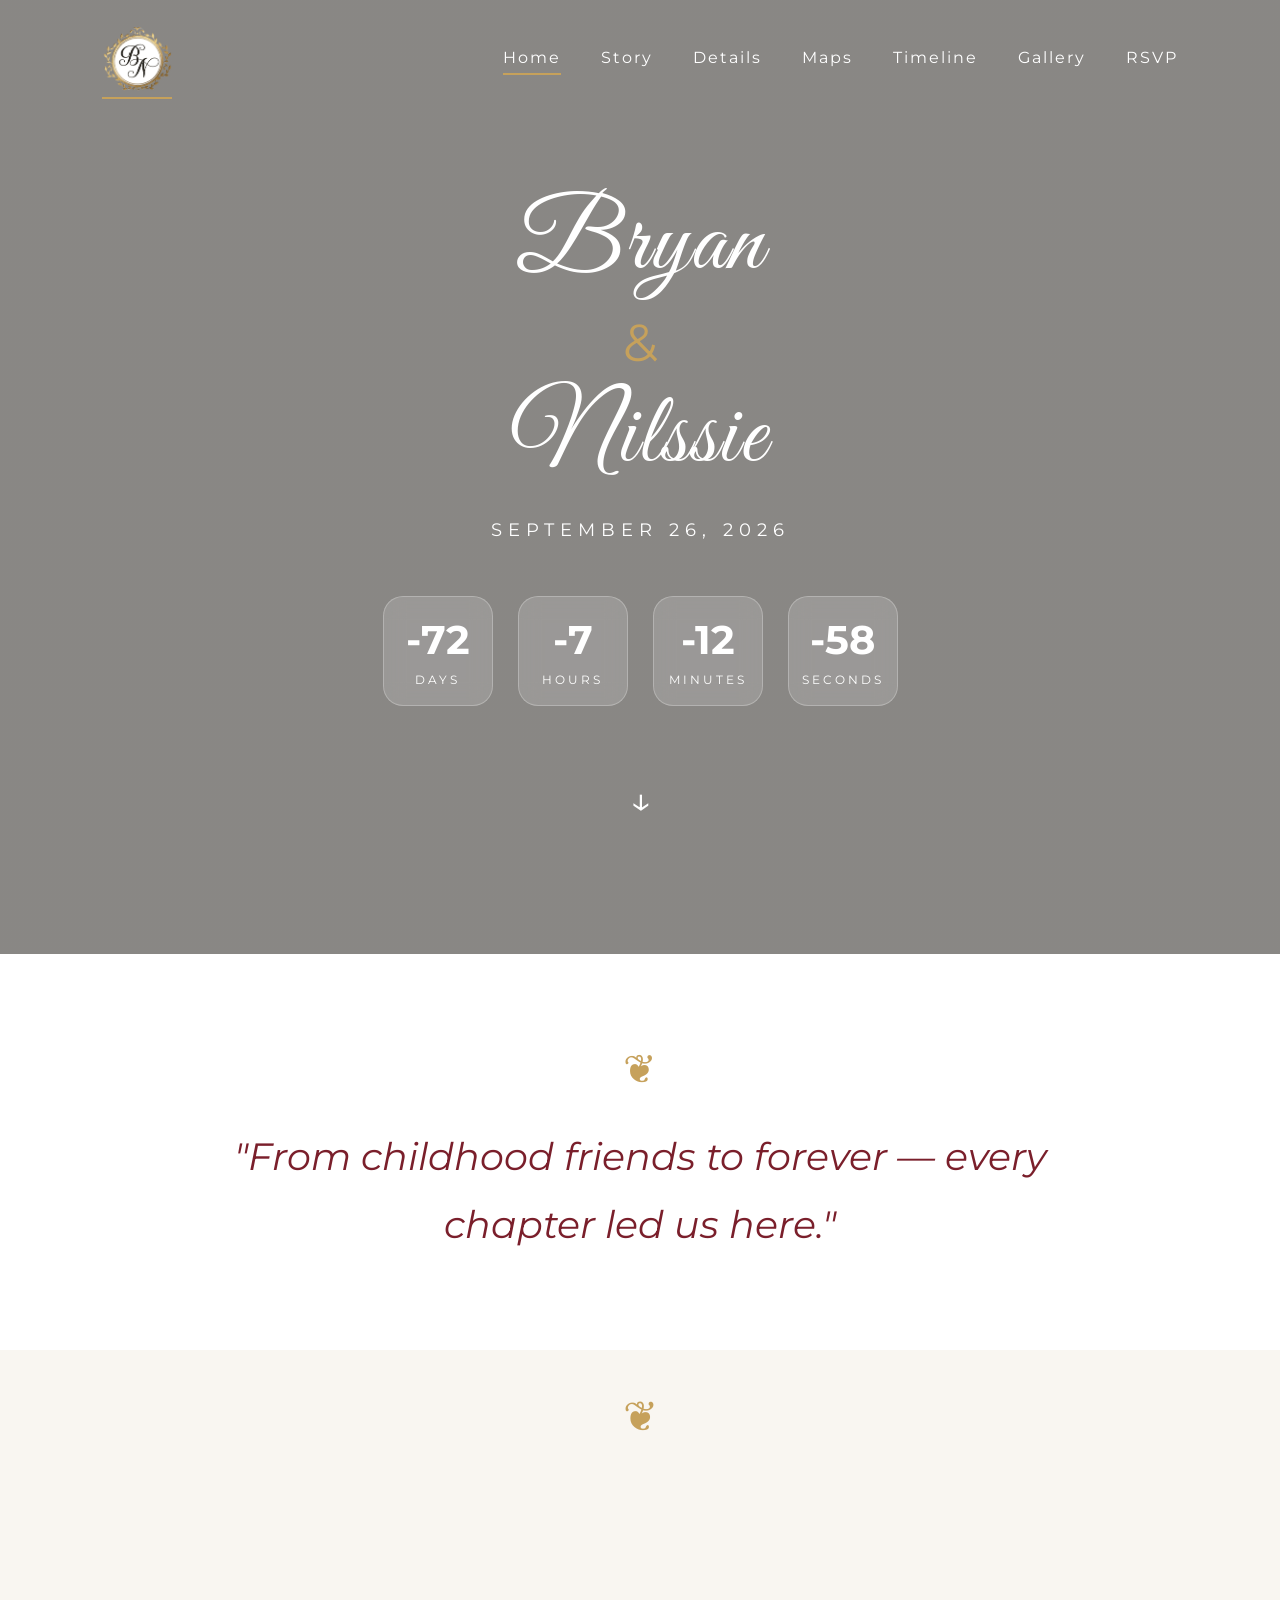
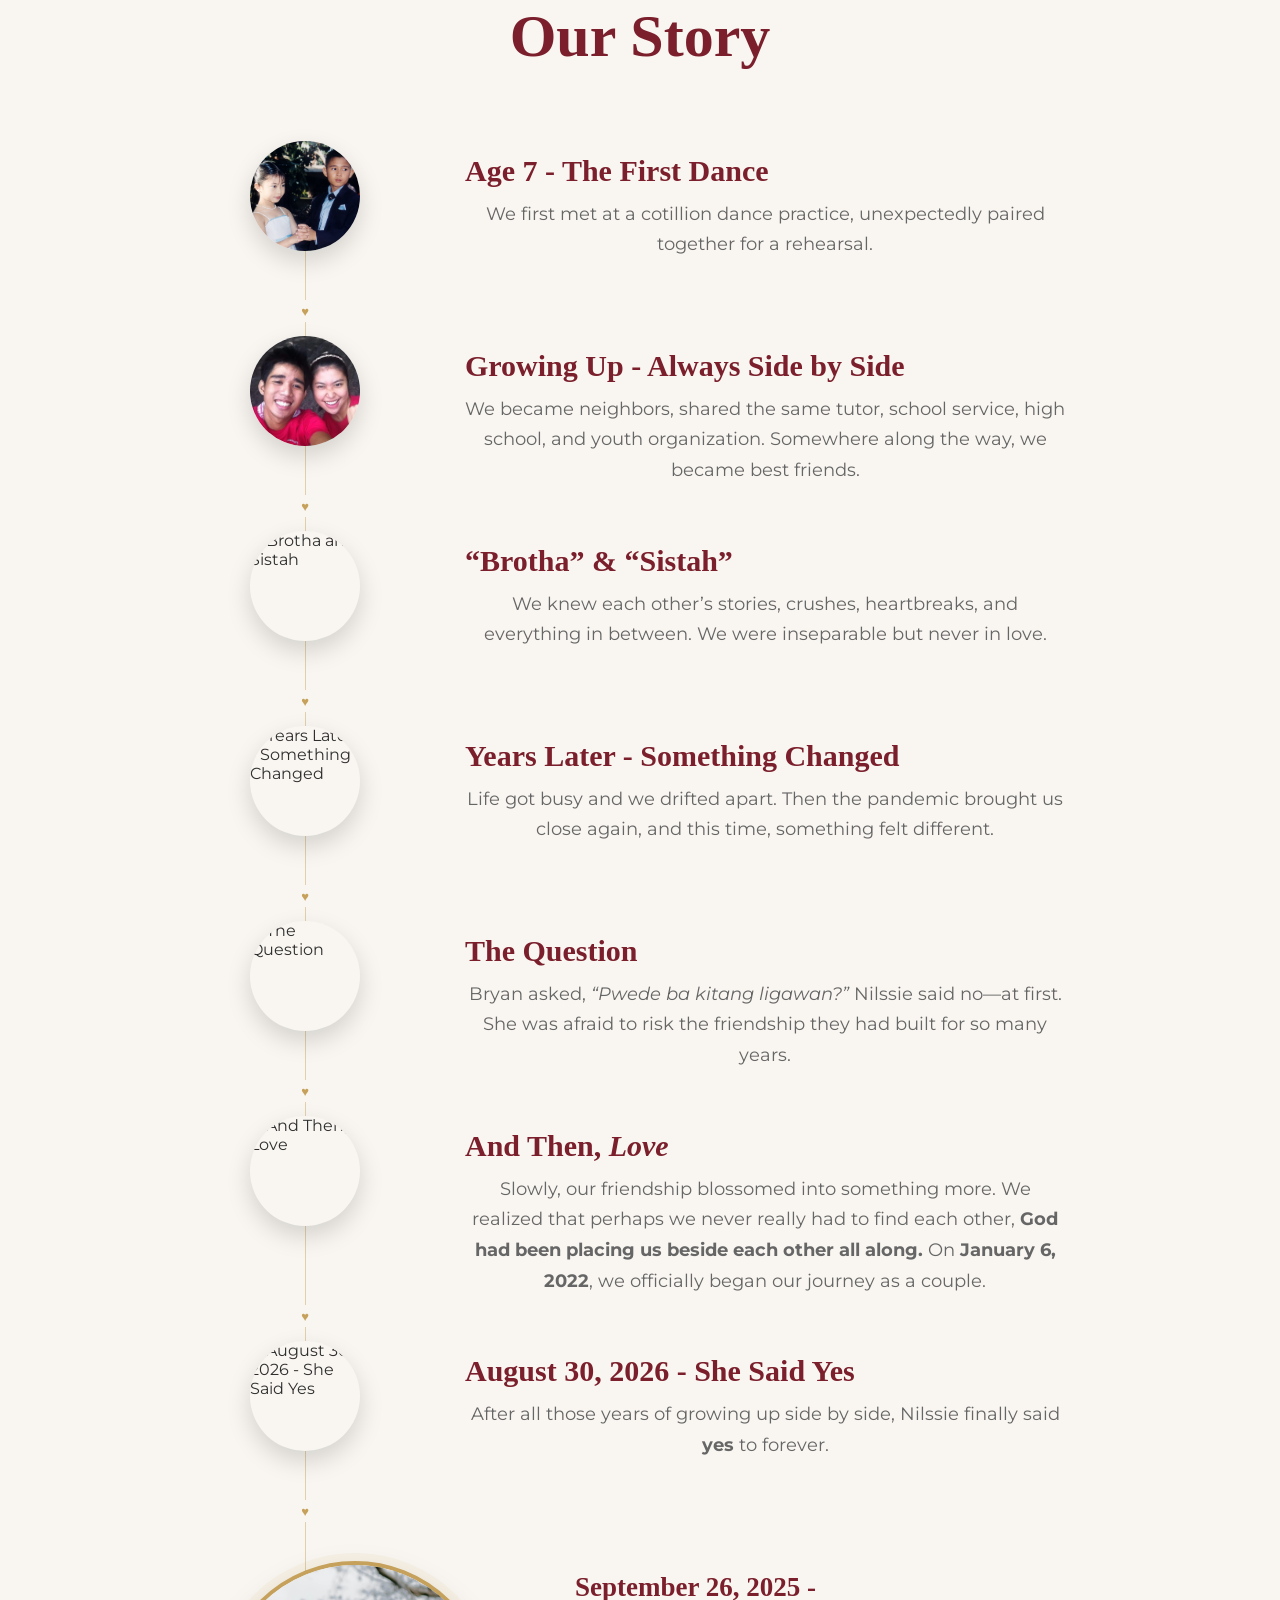
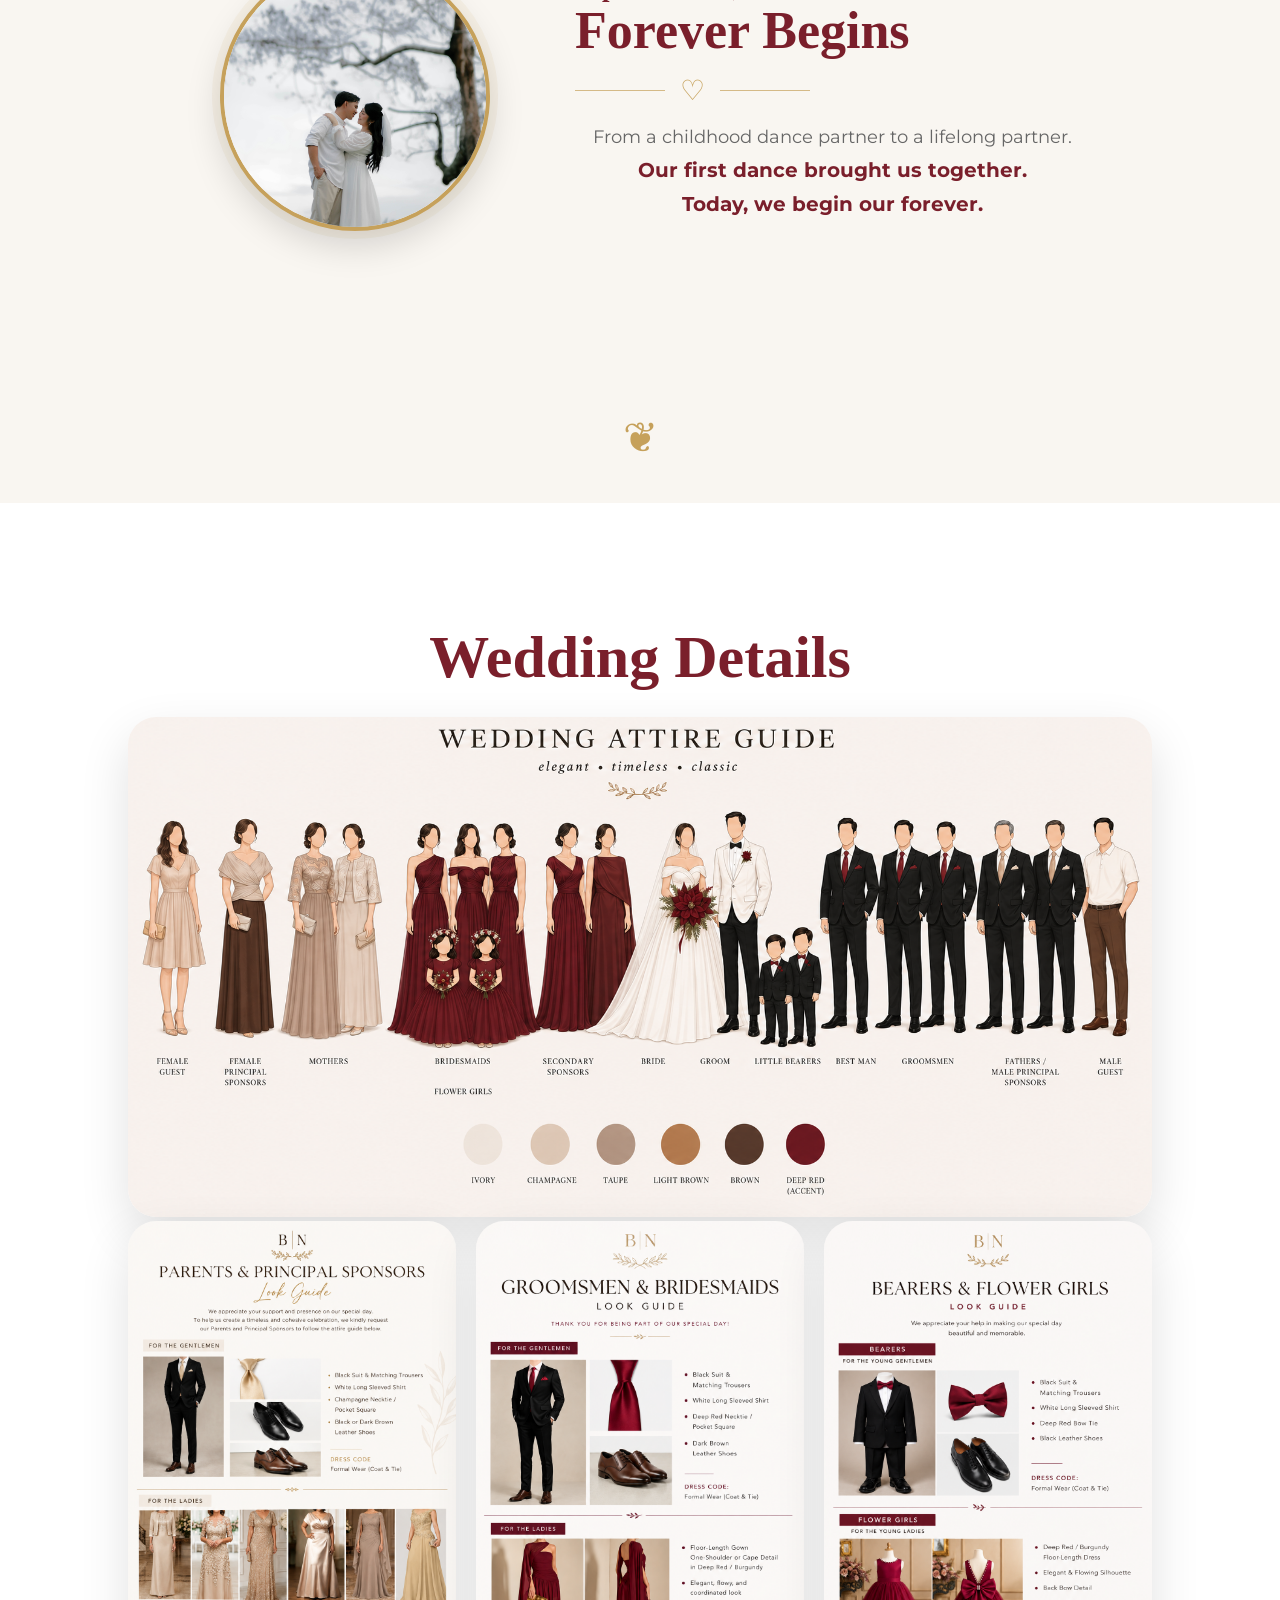
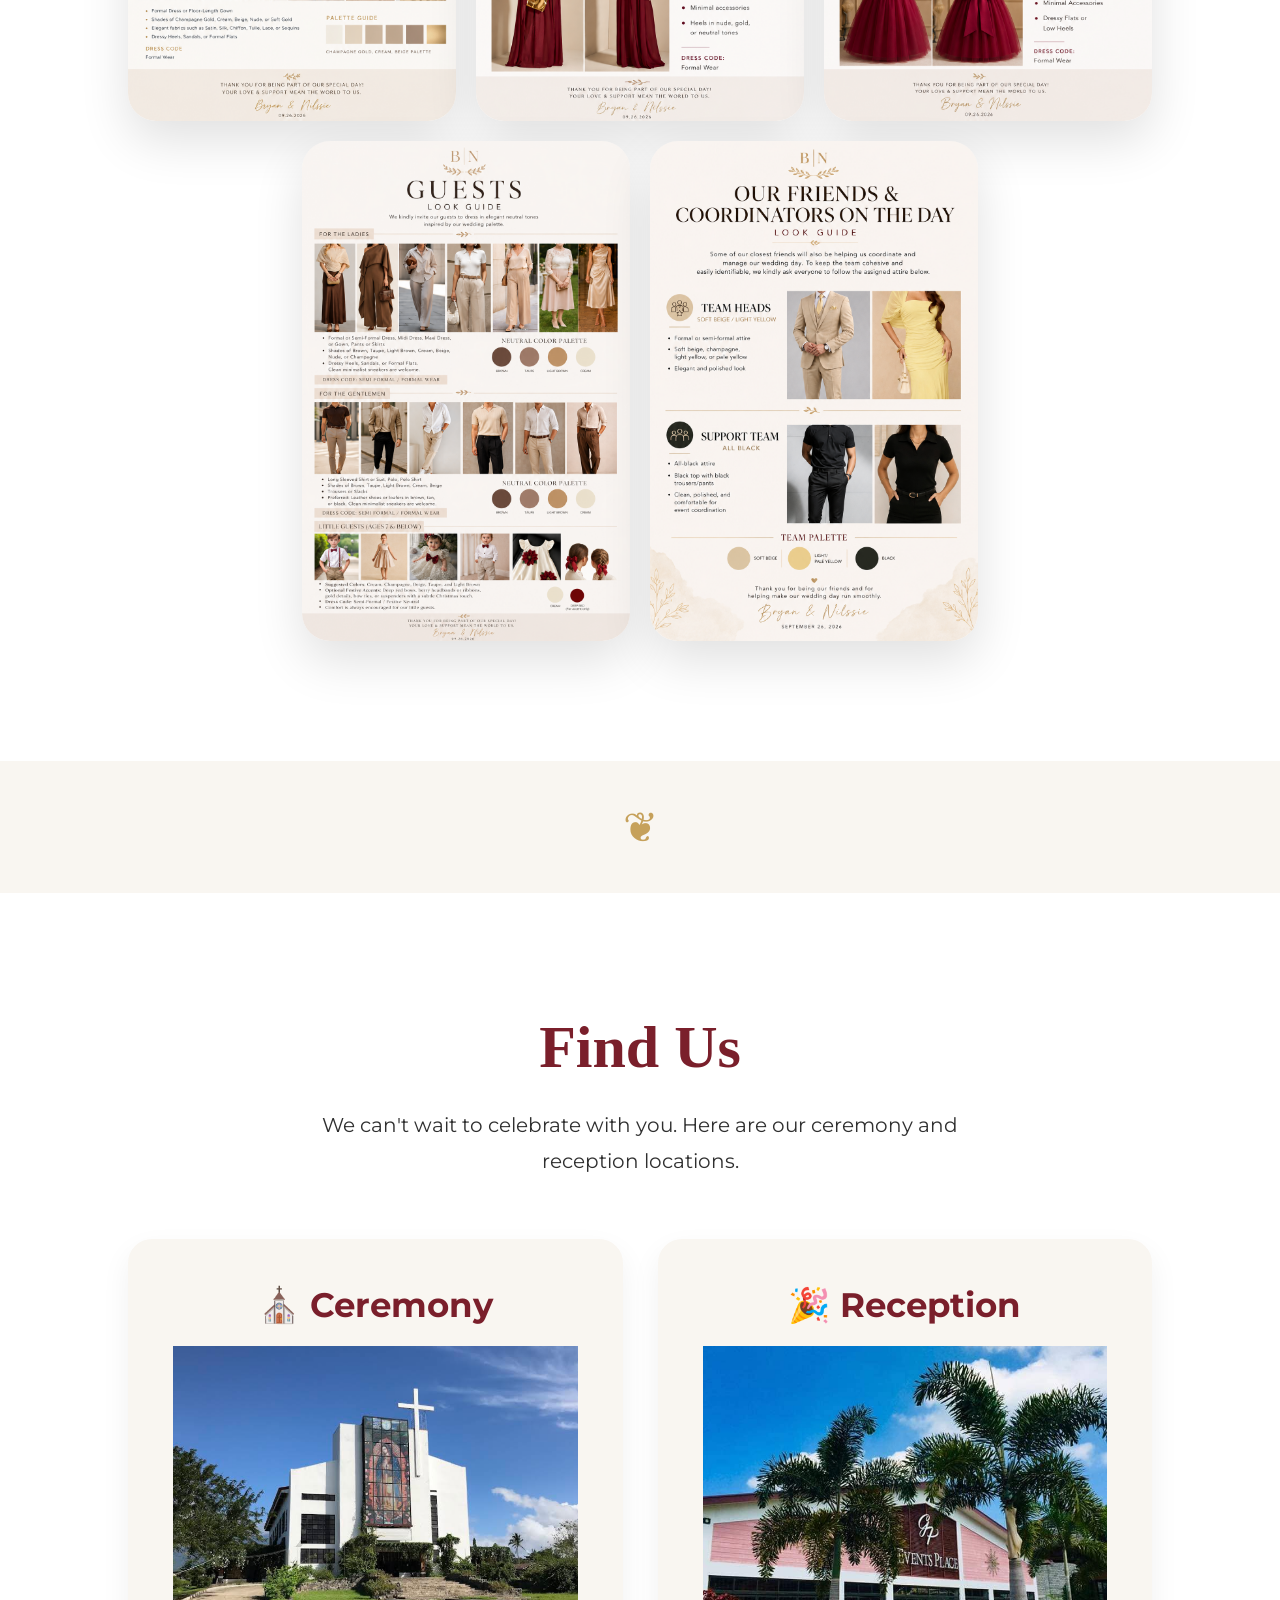
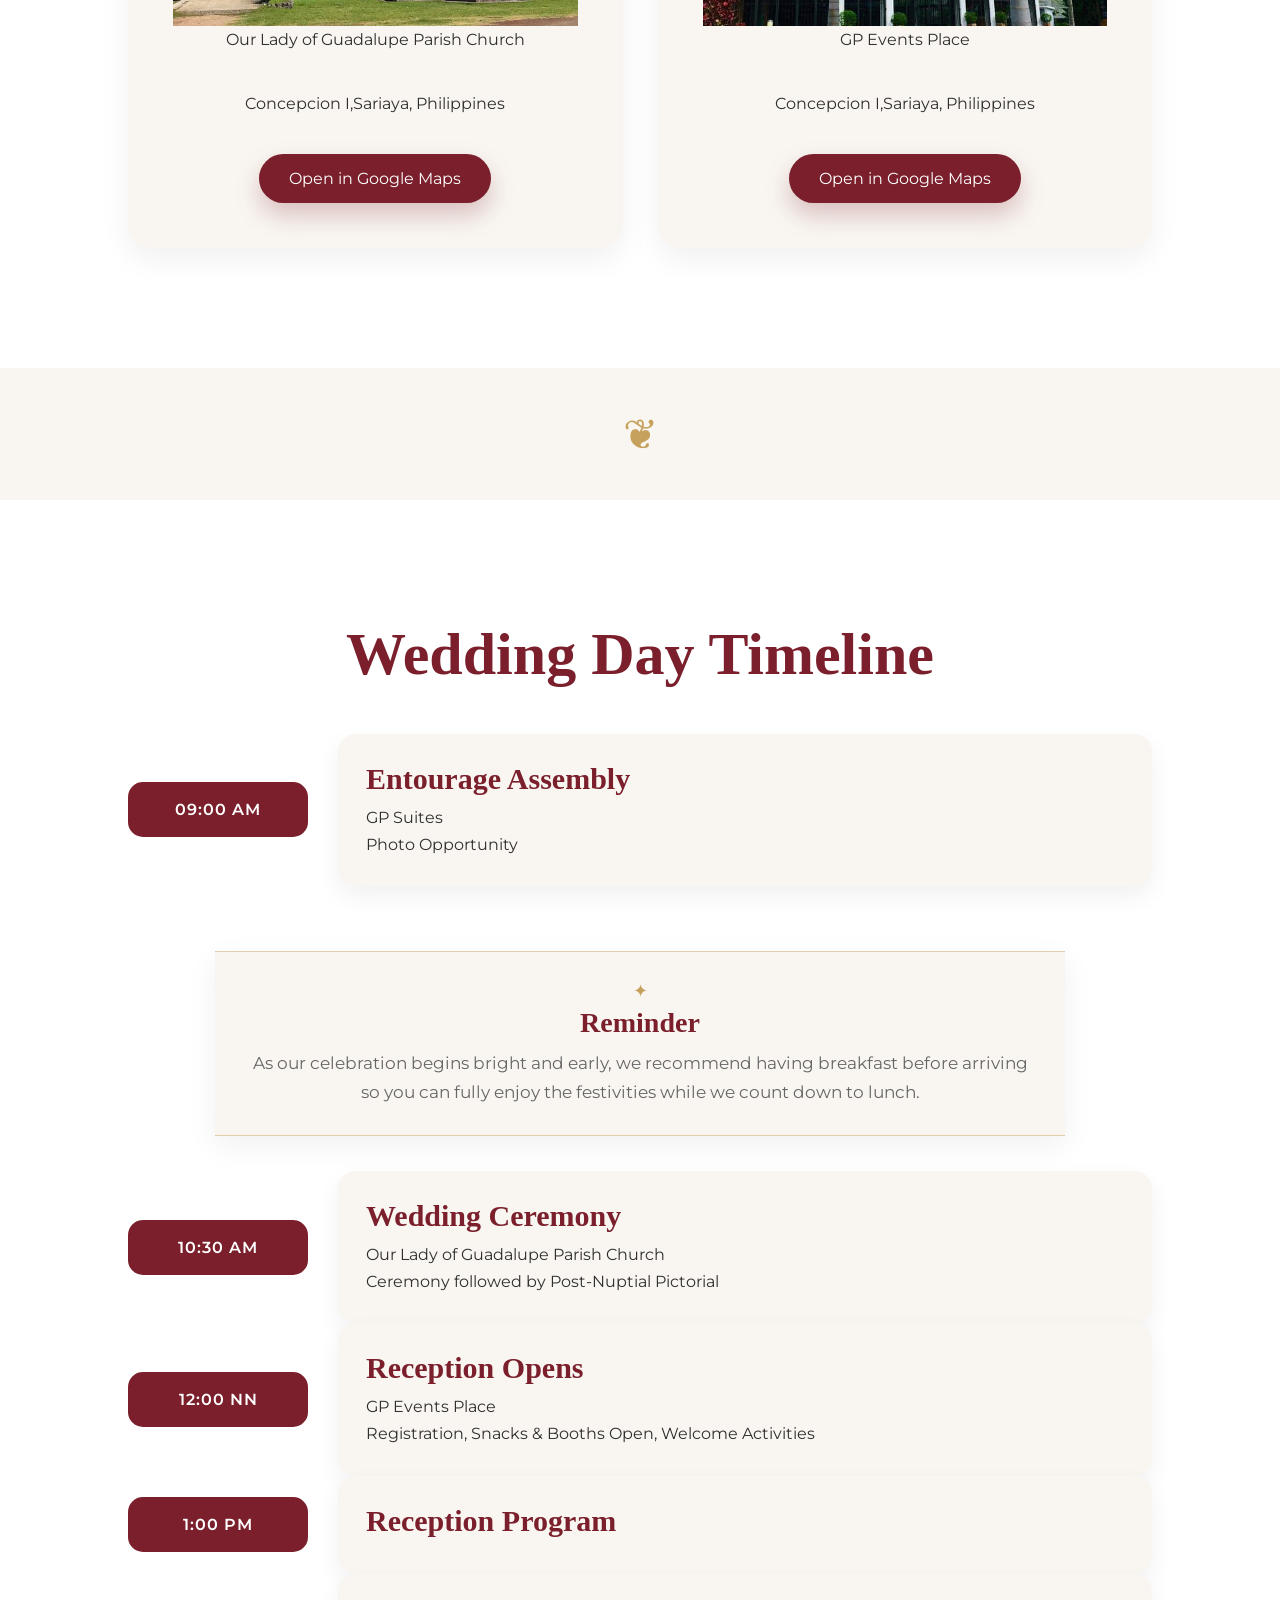
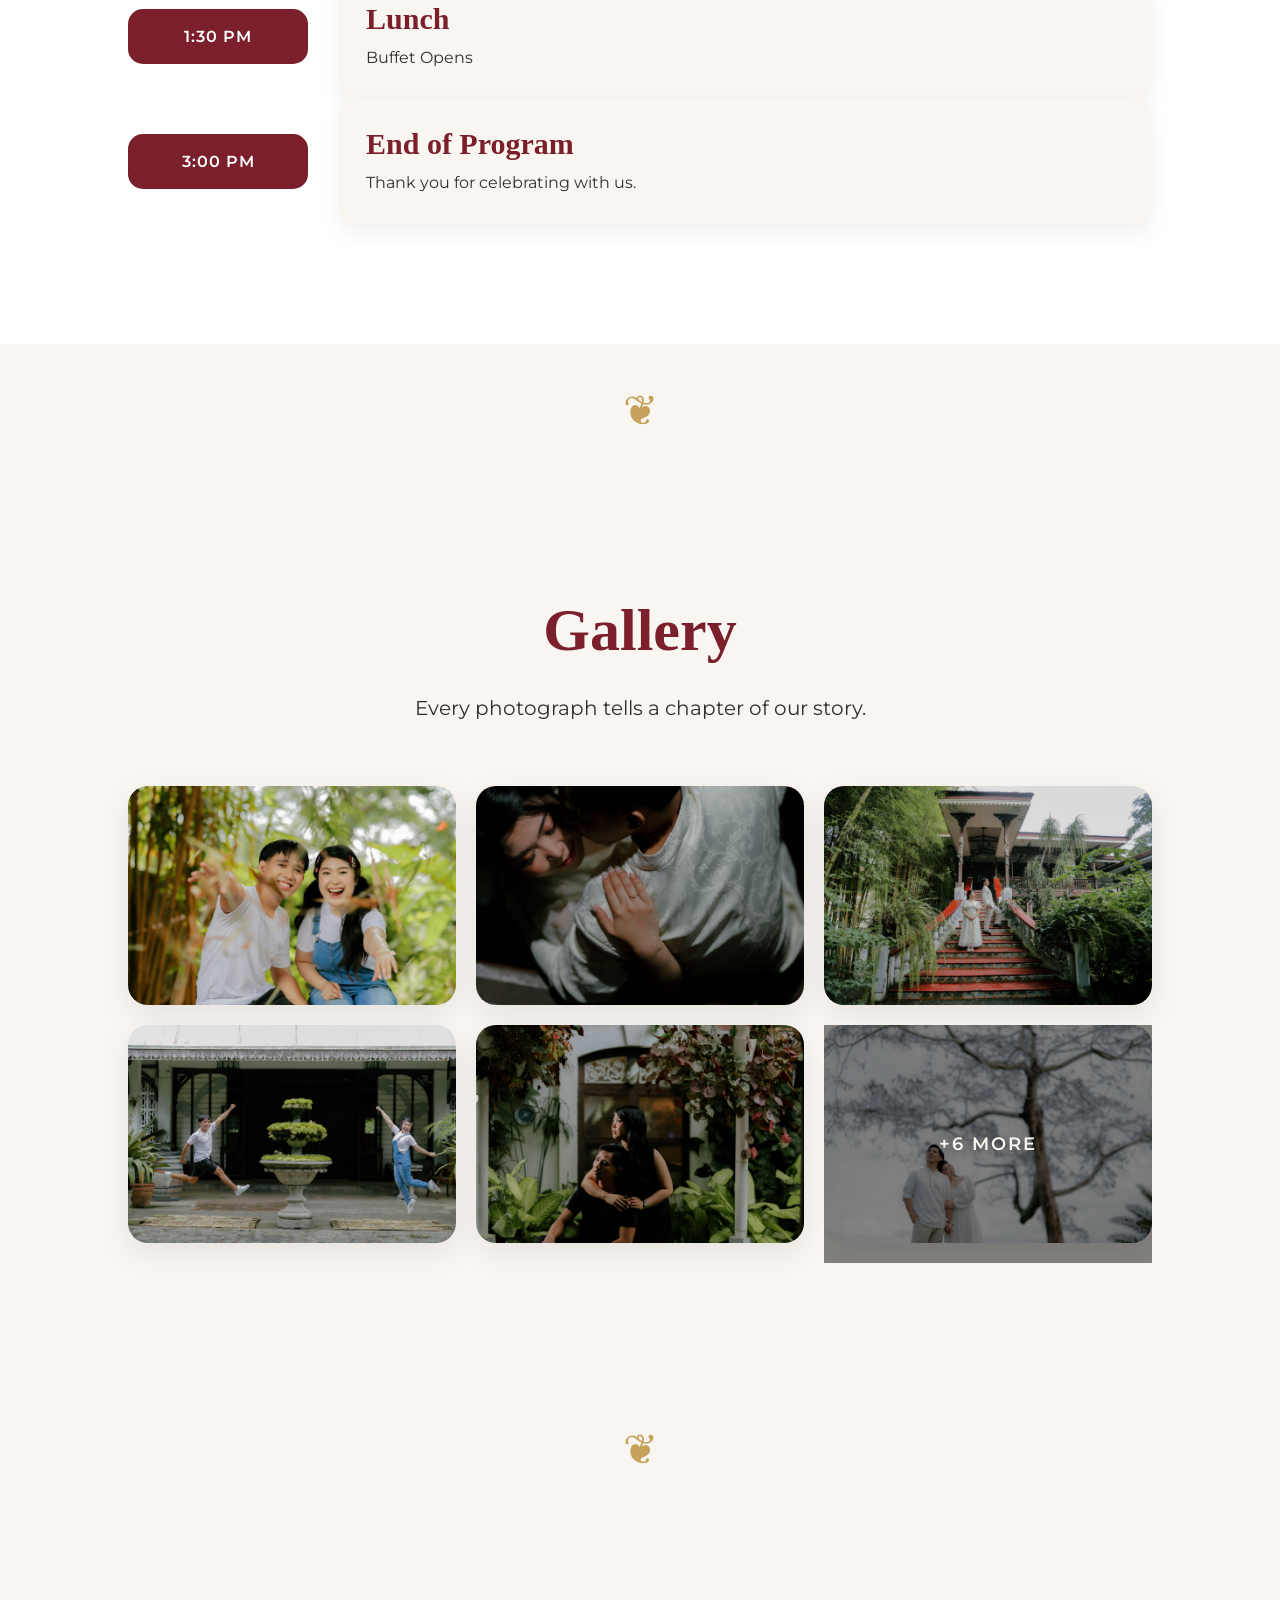
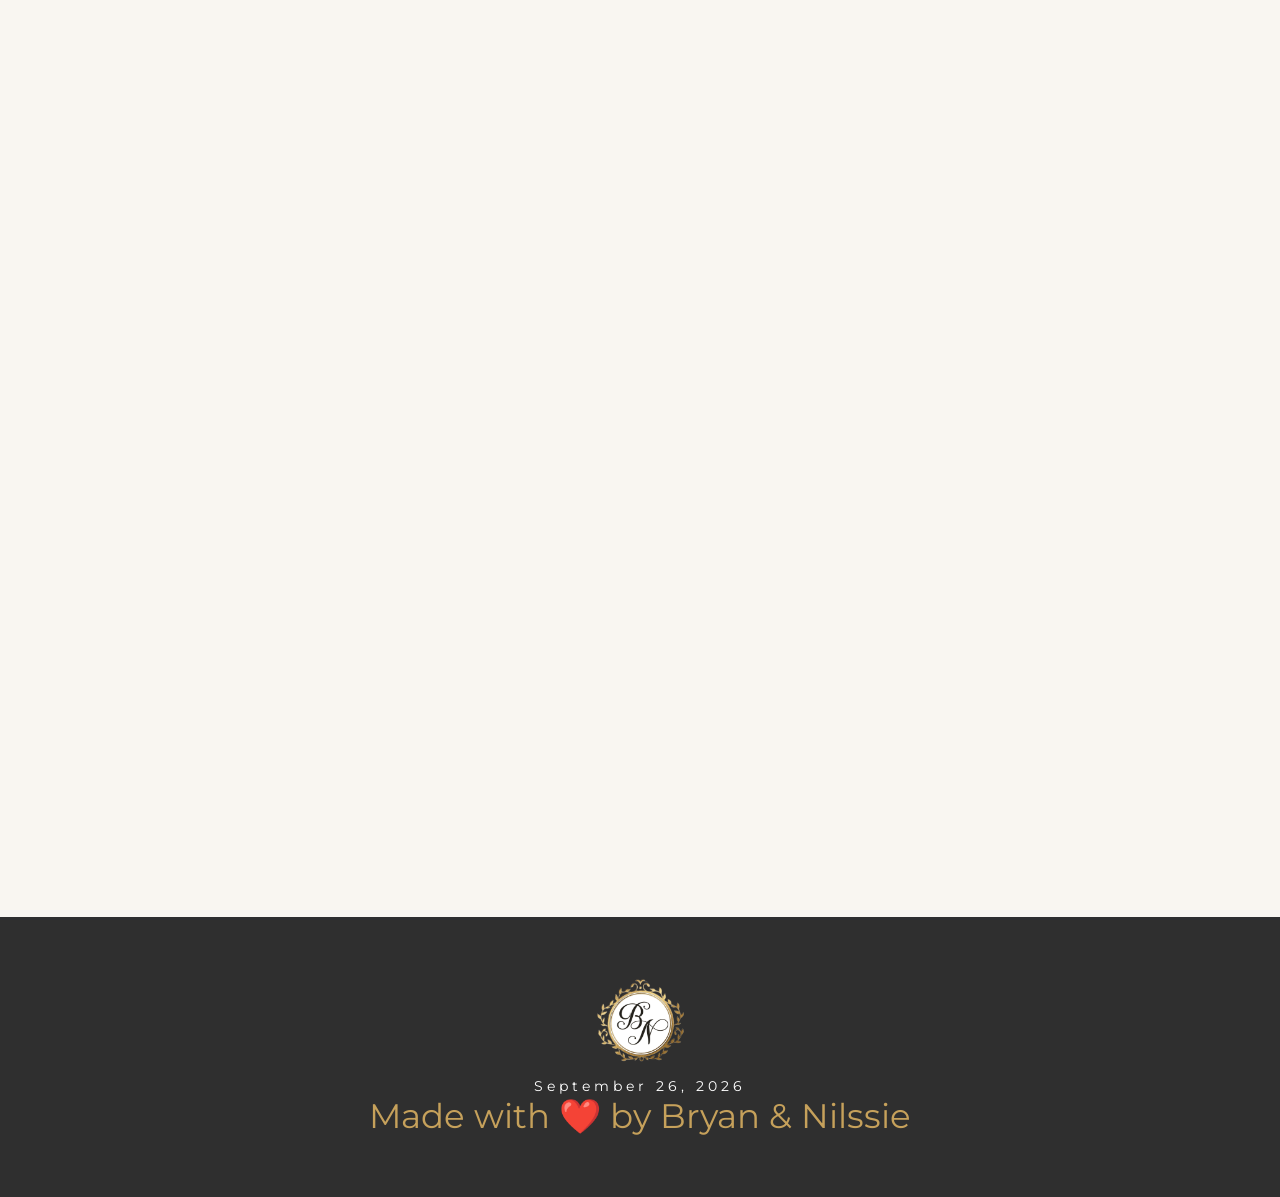
==== commit f1c4fc34: "Timeline updates" ====
--- a/index.html
+++ b/index.html
@@ -347,7 +347,7 @@
 
             <div class="timeline-content final-content">
 
-                <h4>September 26, 2026 -</h4>
+                <h4>September 26, 2025 -</h4>
 
                 <h5>Forever Begins</h5>
 
@@ -638,20 +638,6 @@
             <div class="schedule-item">
 
                 <div class="schedule-time">
-                    1:30 PM
-                </div>
-
-                <div class="schedule-content">
-
-                    <h4>Reception Program</h4>
-
-                </div>
-
-            </div>
-
-            <div class="schedule-item">
-
-                <div class="schedule-time">
                     3:00 PM
                 </div>
 
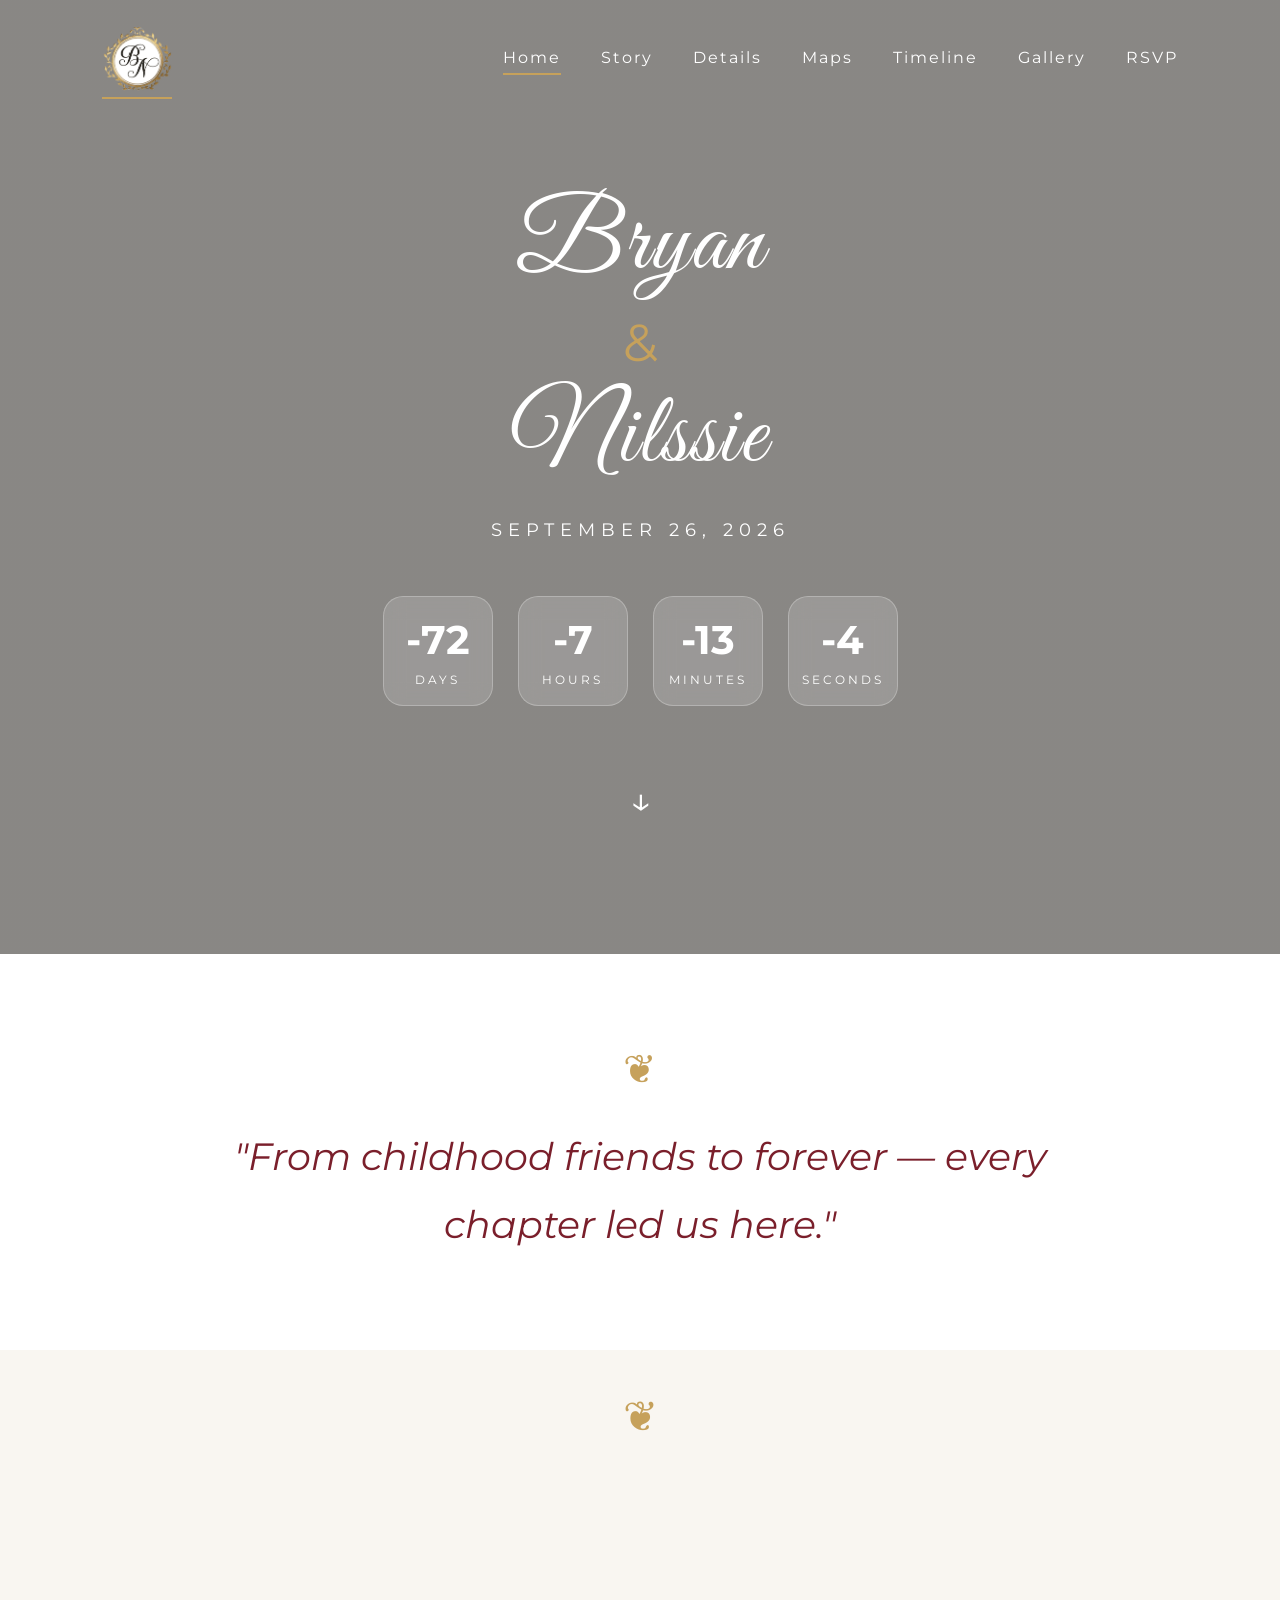
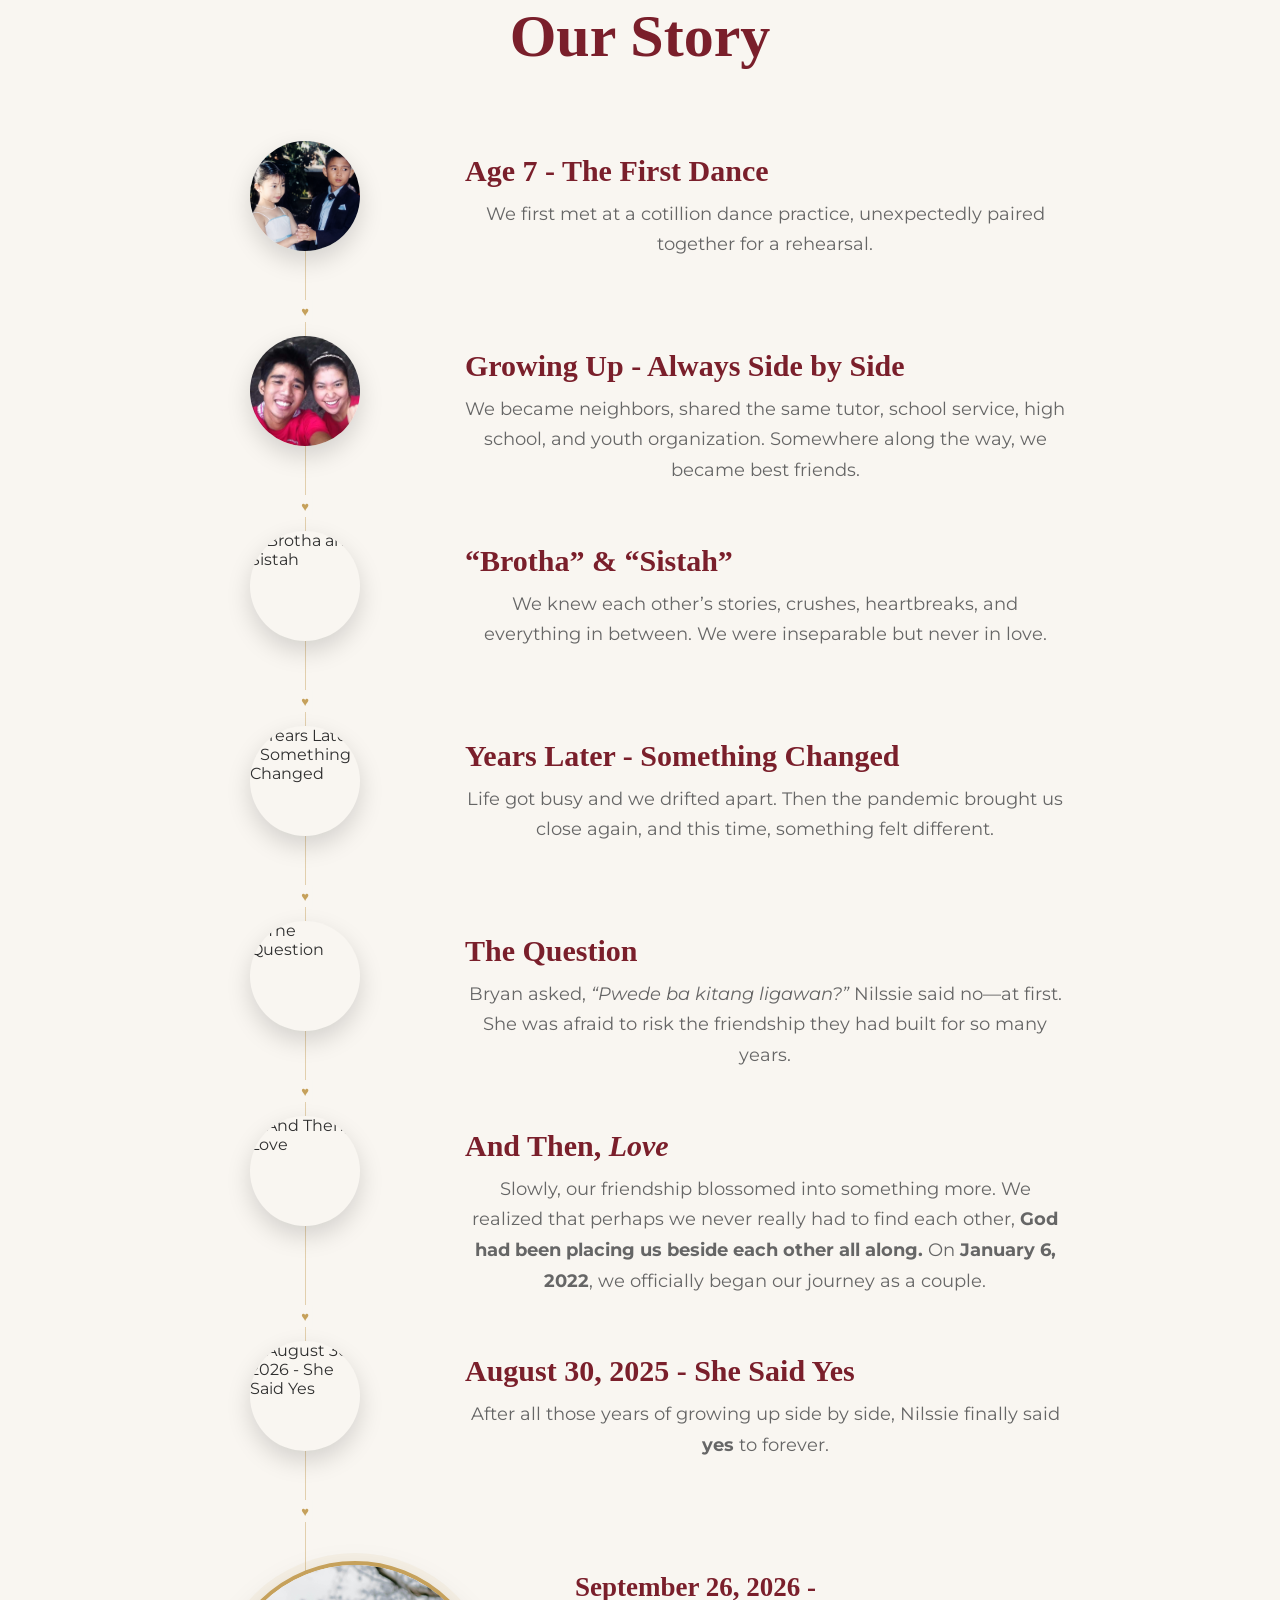
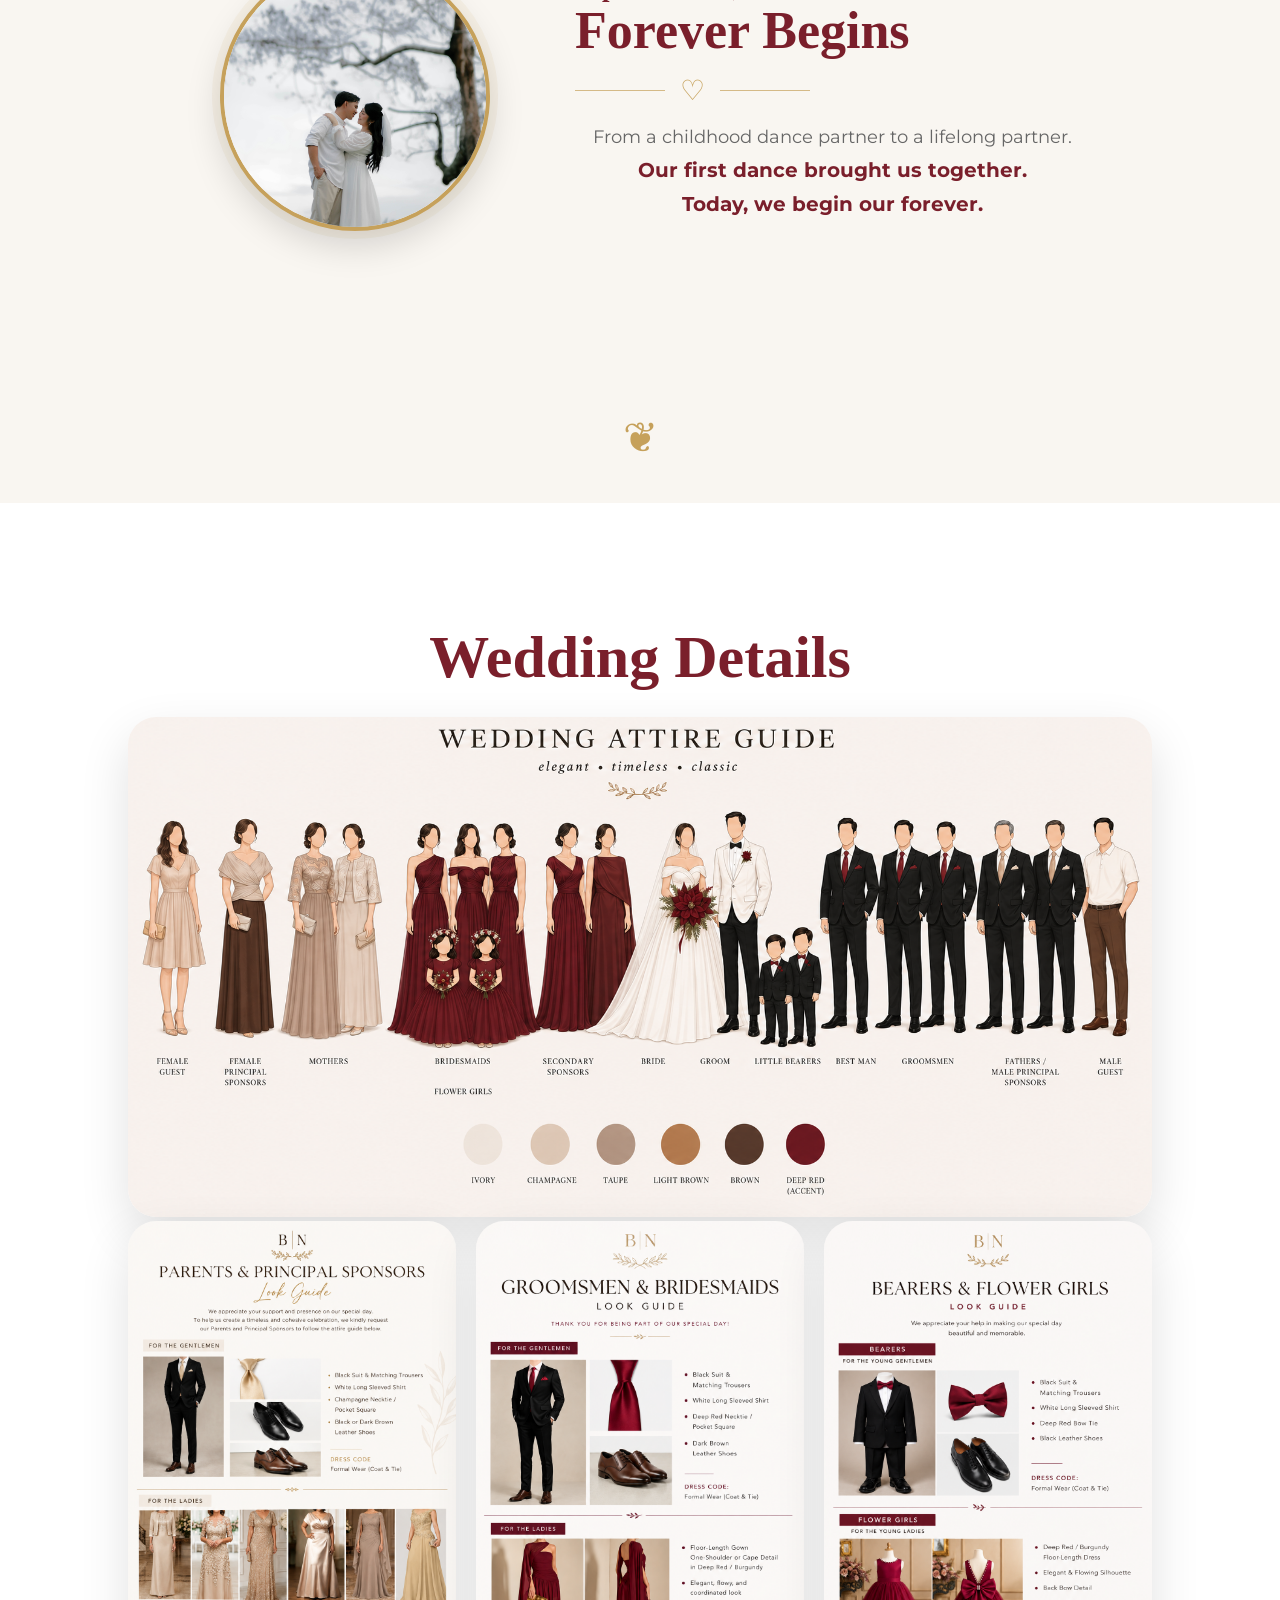
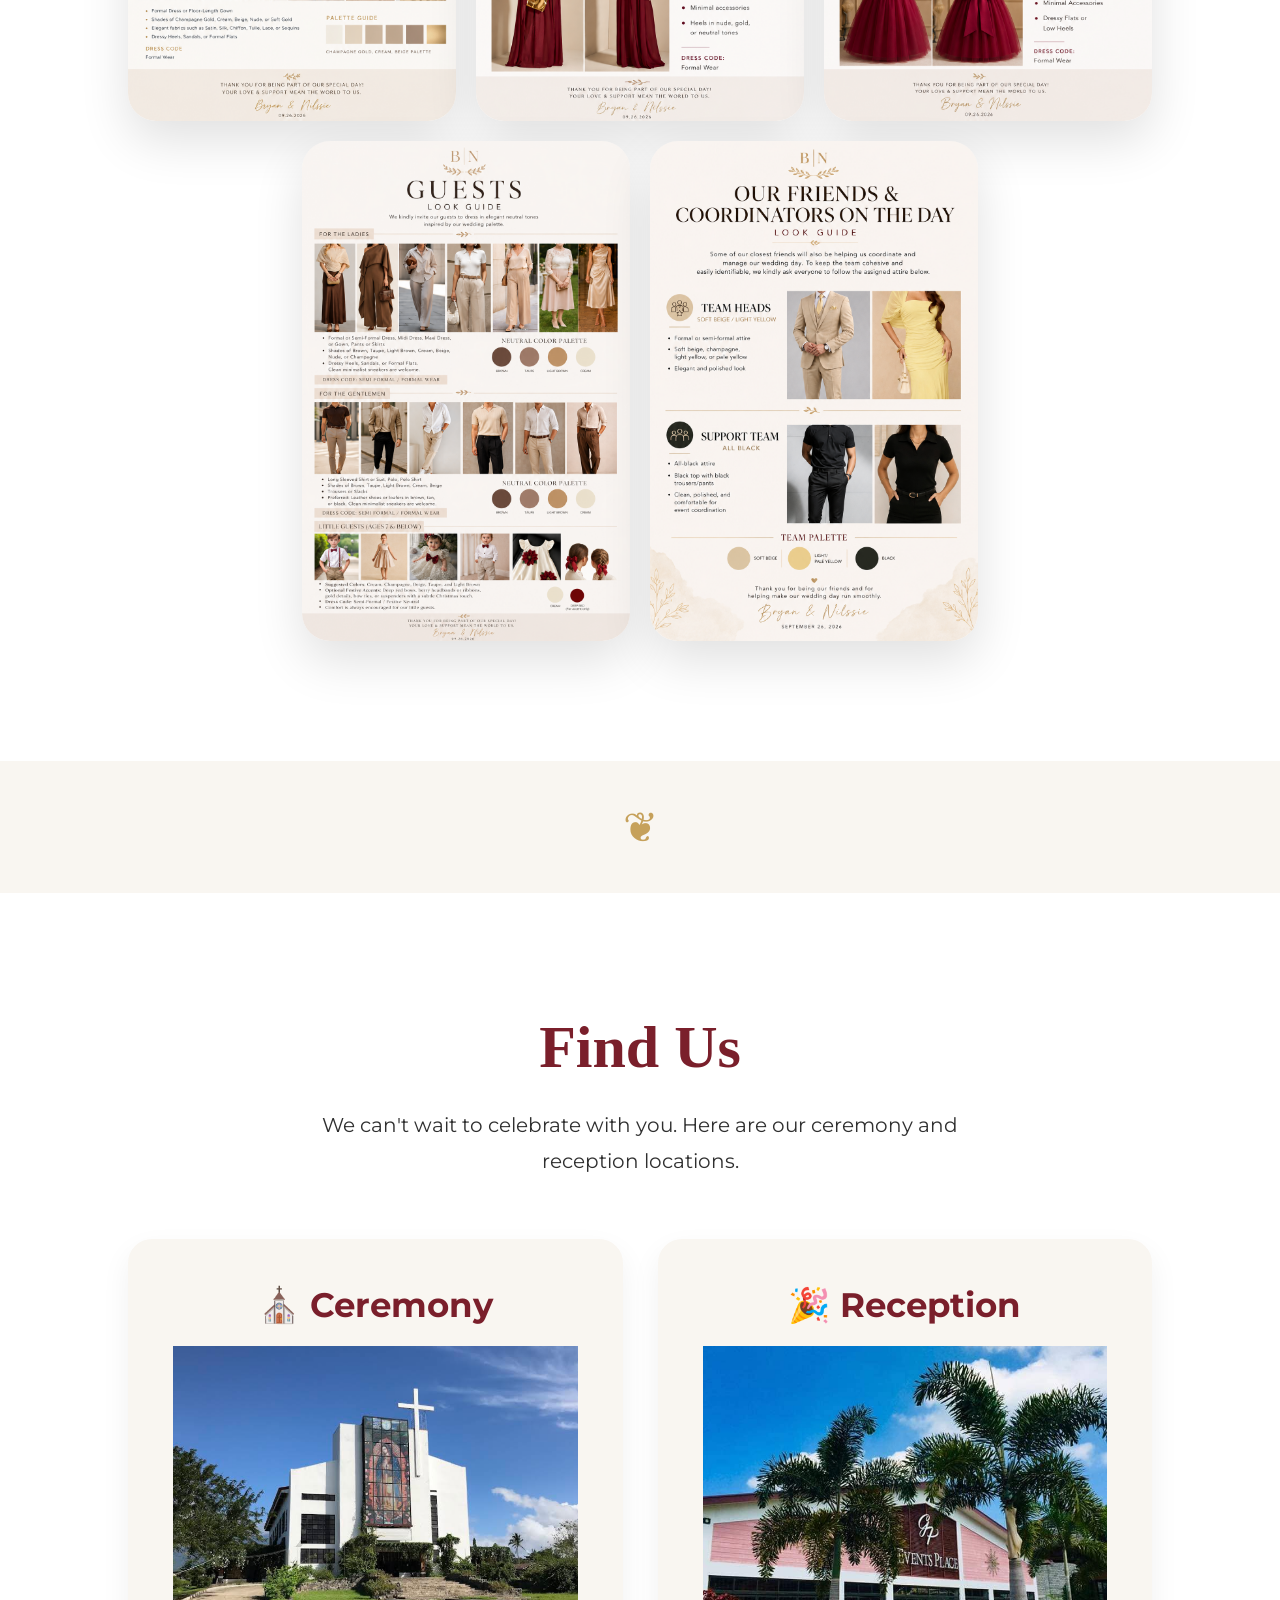
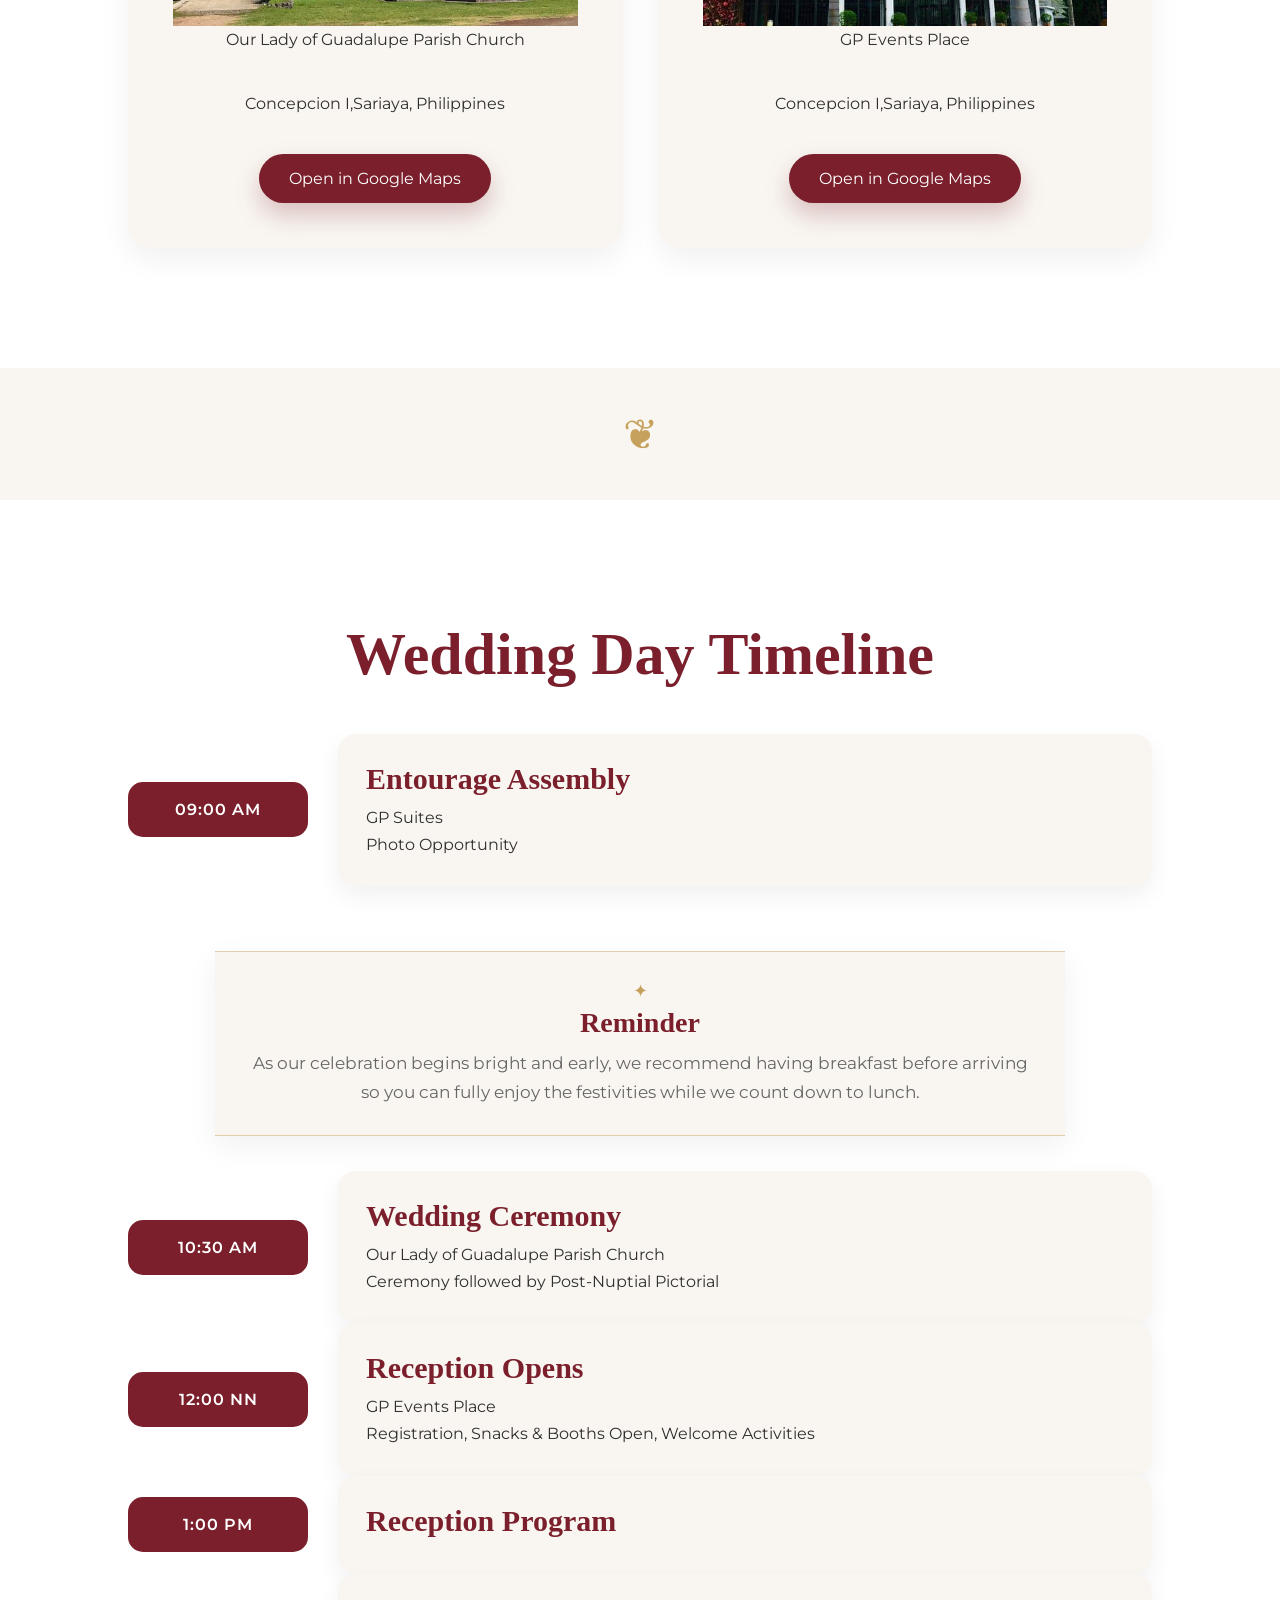
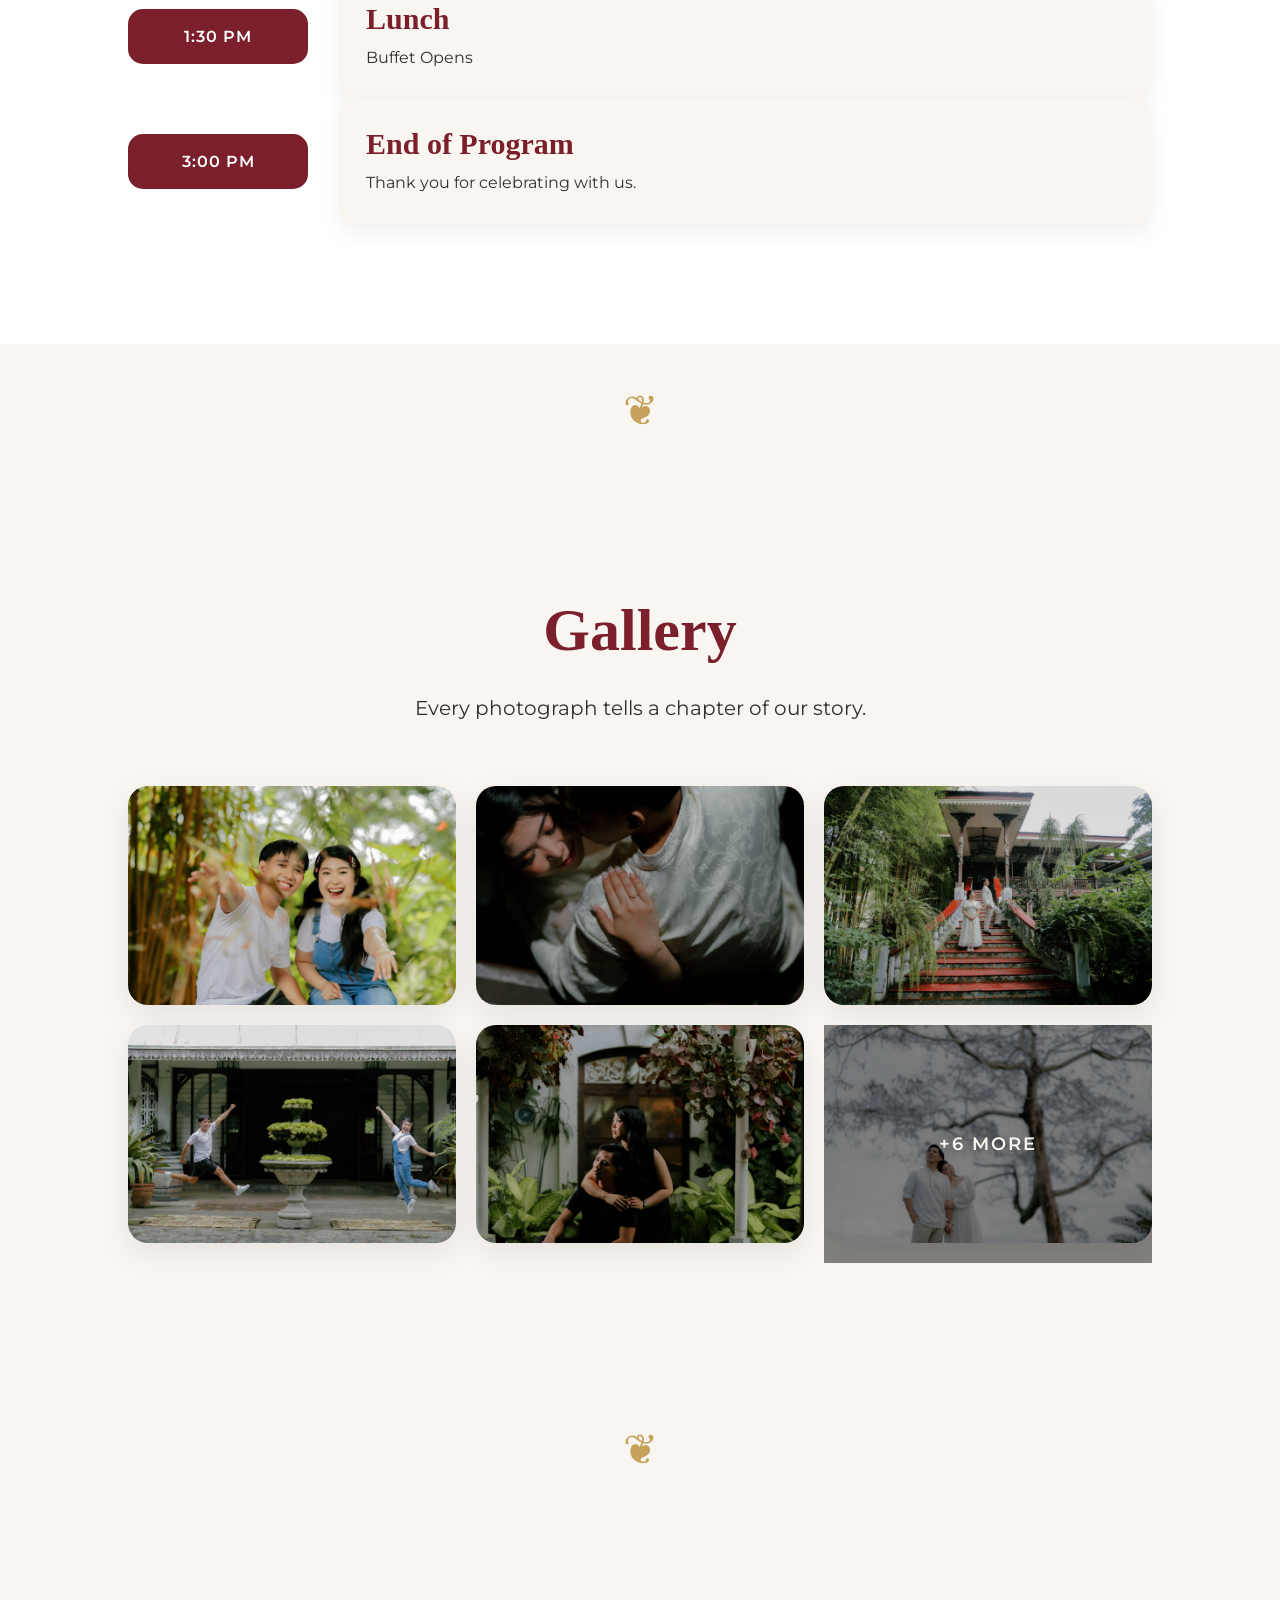
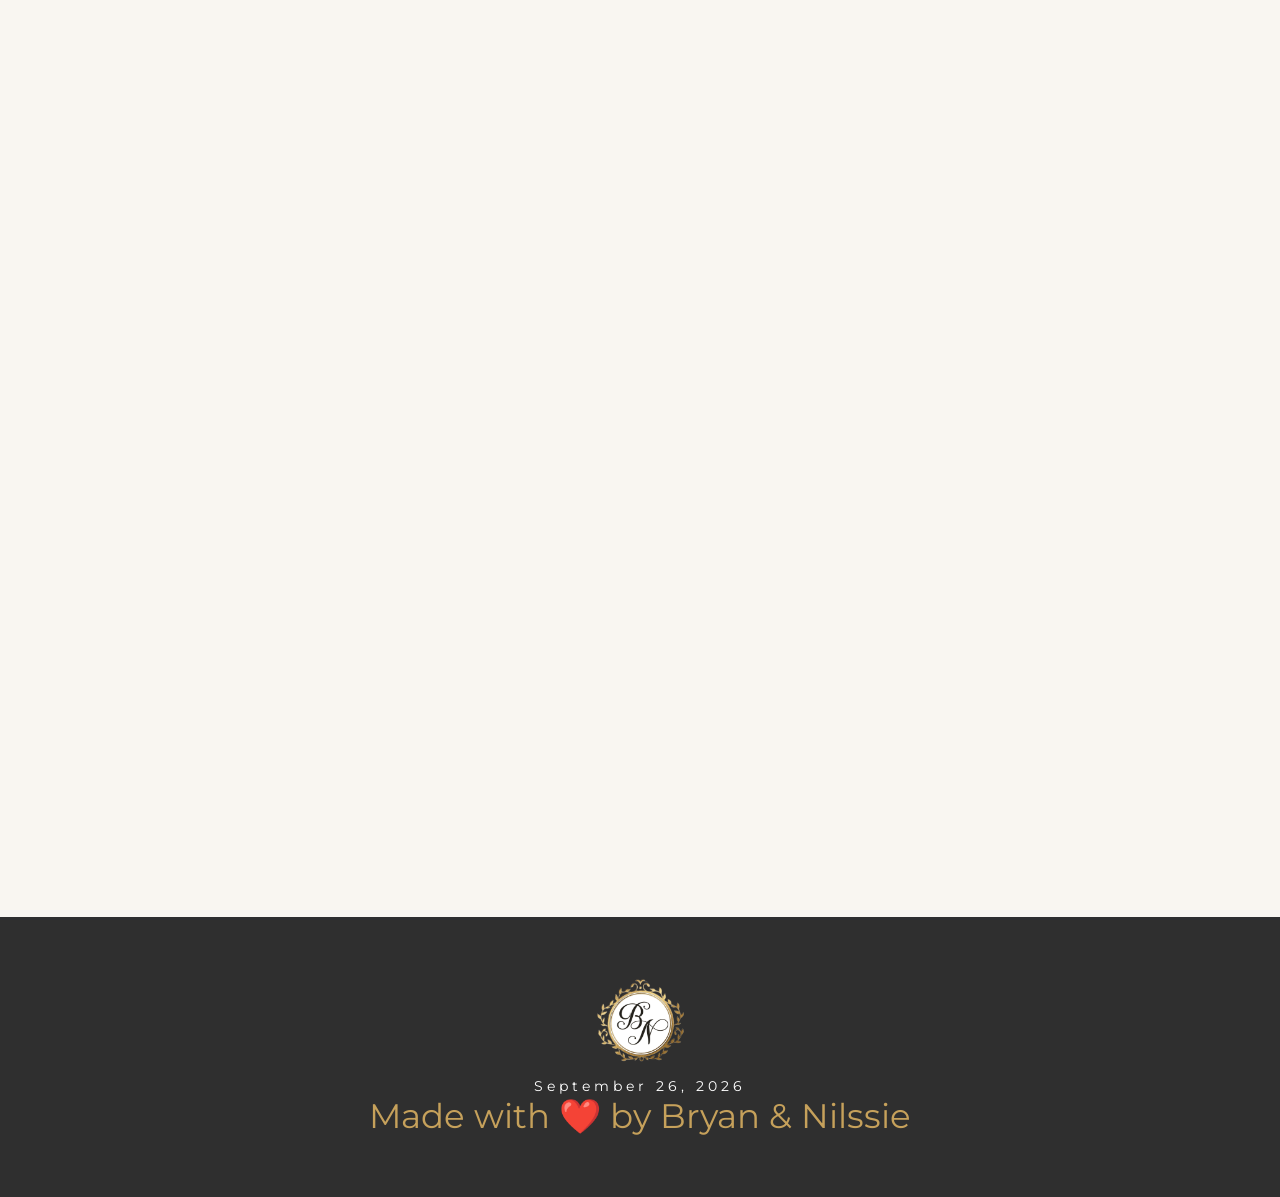
==== commit 2893966b: "Our story update" ====
--- a/index.html
+++ b/index.html
@@ -325,7 +325,7 @@
 
             <div class="timeline-content">
 
-                <h4>August 30, 2026 - She Said Yes</h4>
+                <h4>August 30, 2025 - She Said Yes</h4>
 
                 <p>
                     After all those years of growing up side by side,
@@ -347,7 +347,7 @@
 
             <div class="timeline-content final-content">
 
-                <h4>September 26, 2025 -</h4>
+                <h4>September 26, 2026 -</h4>
 
                 <h5>Forever Begins</h5>
 
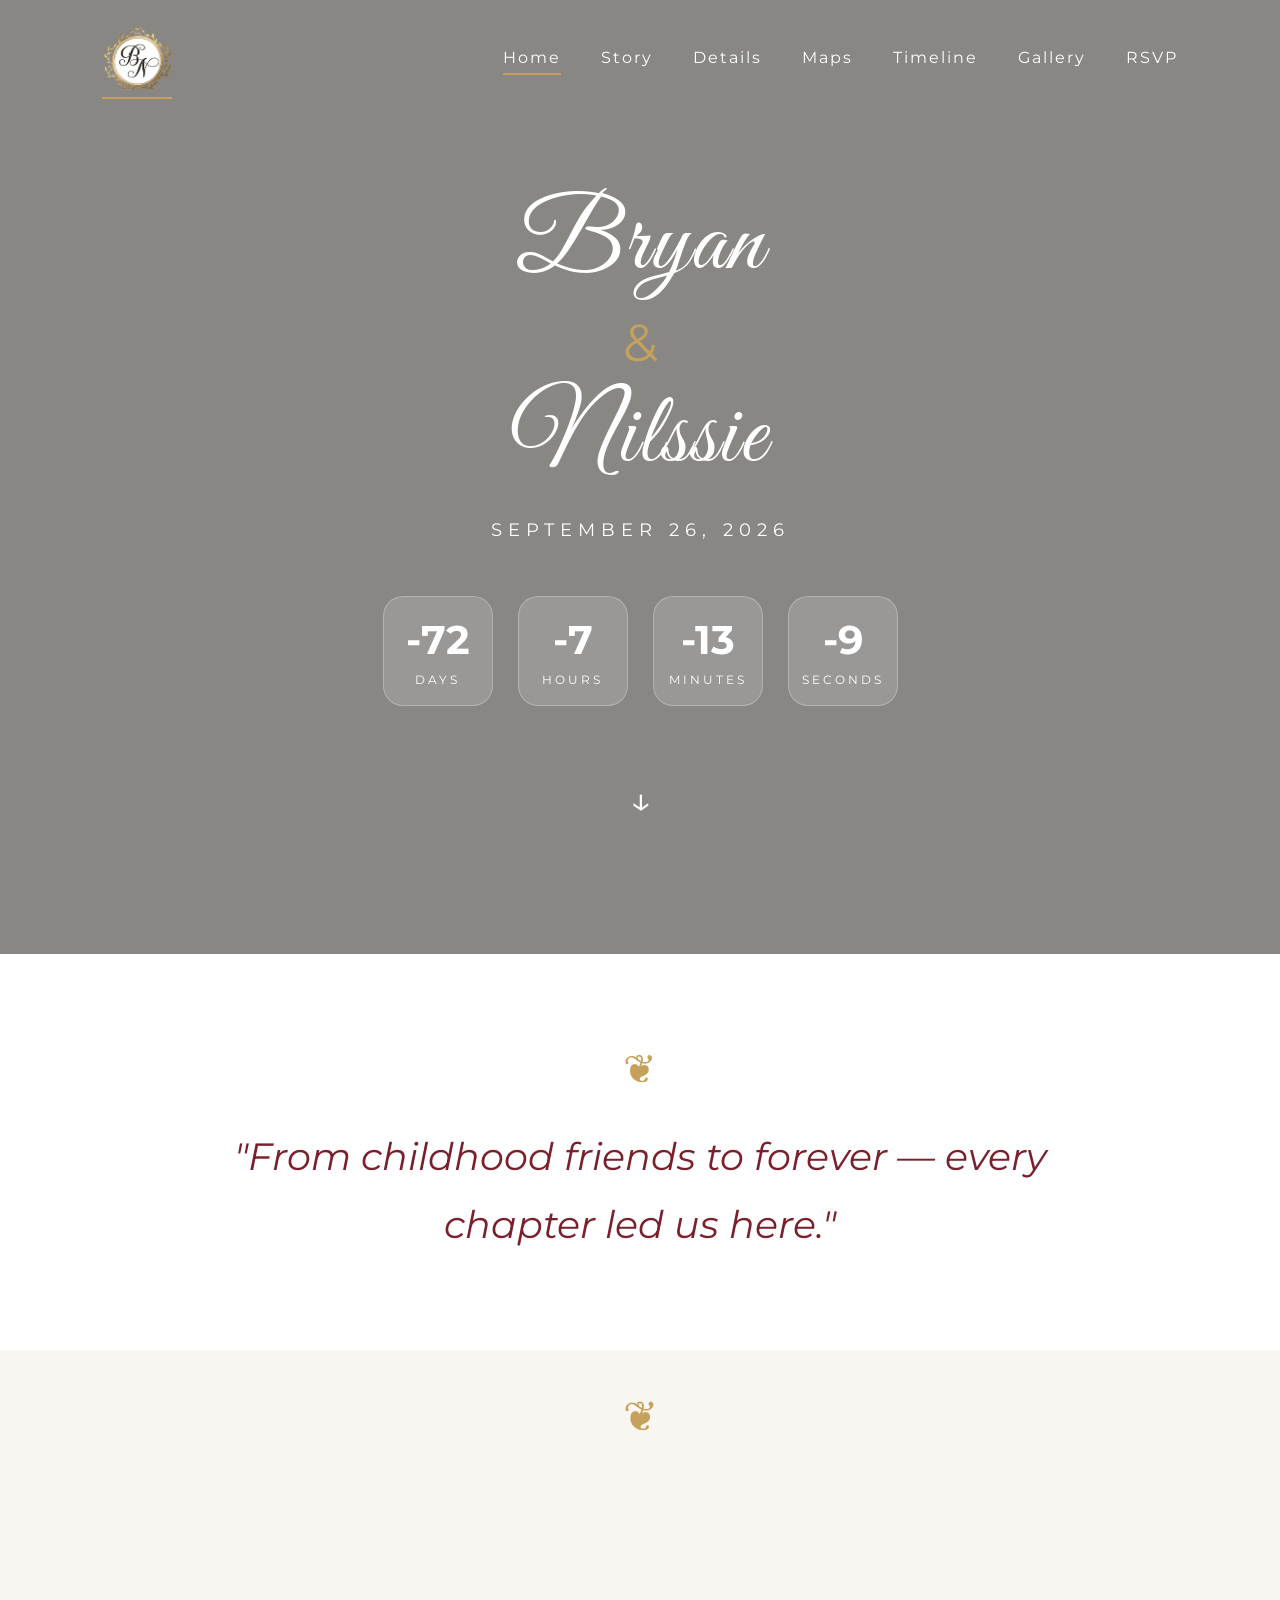
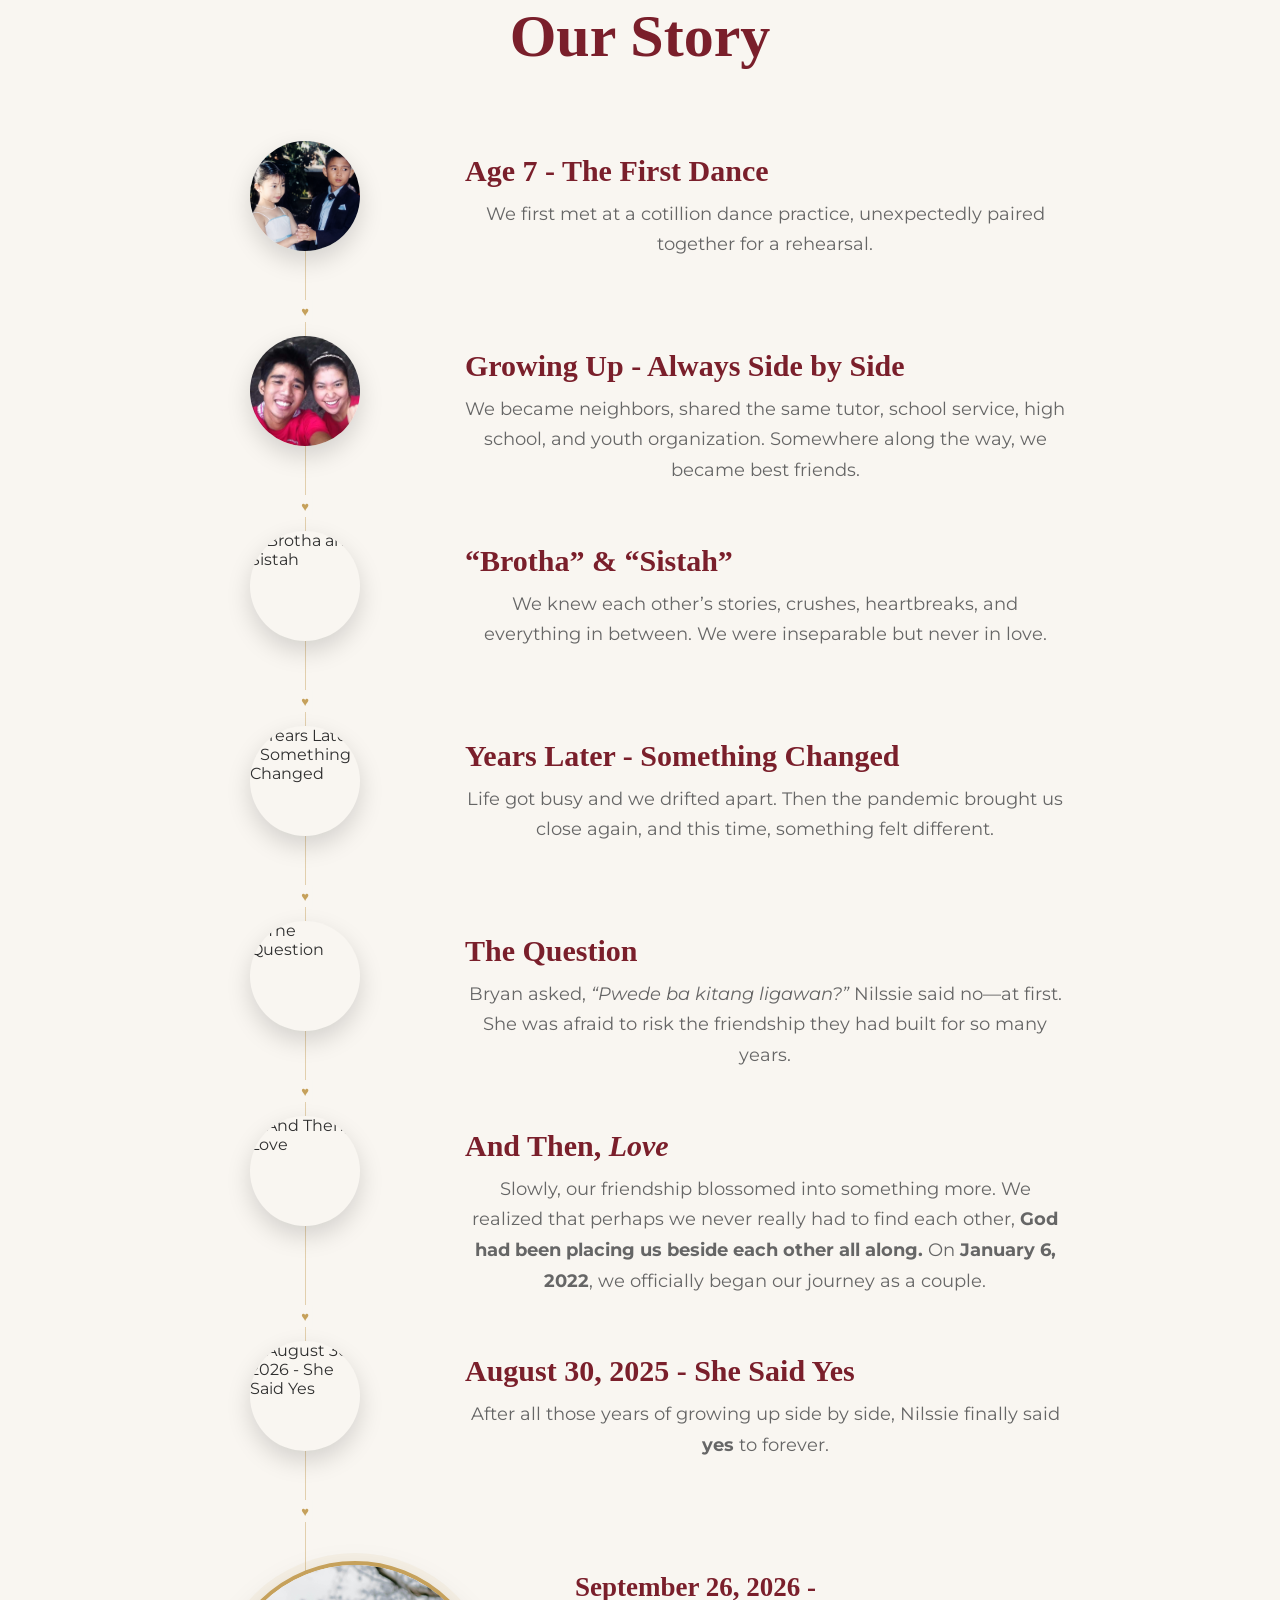
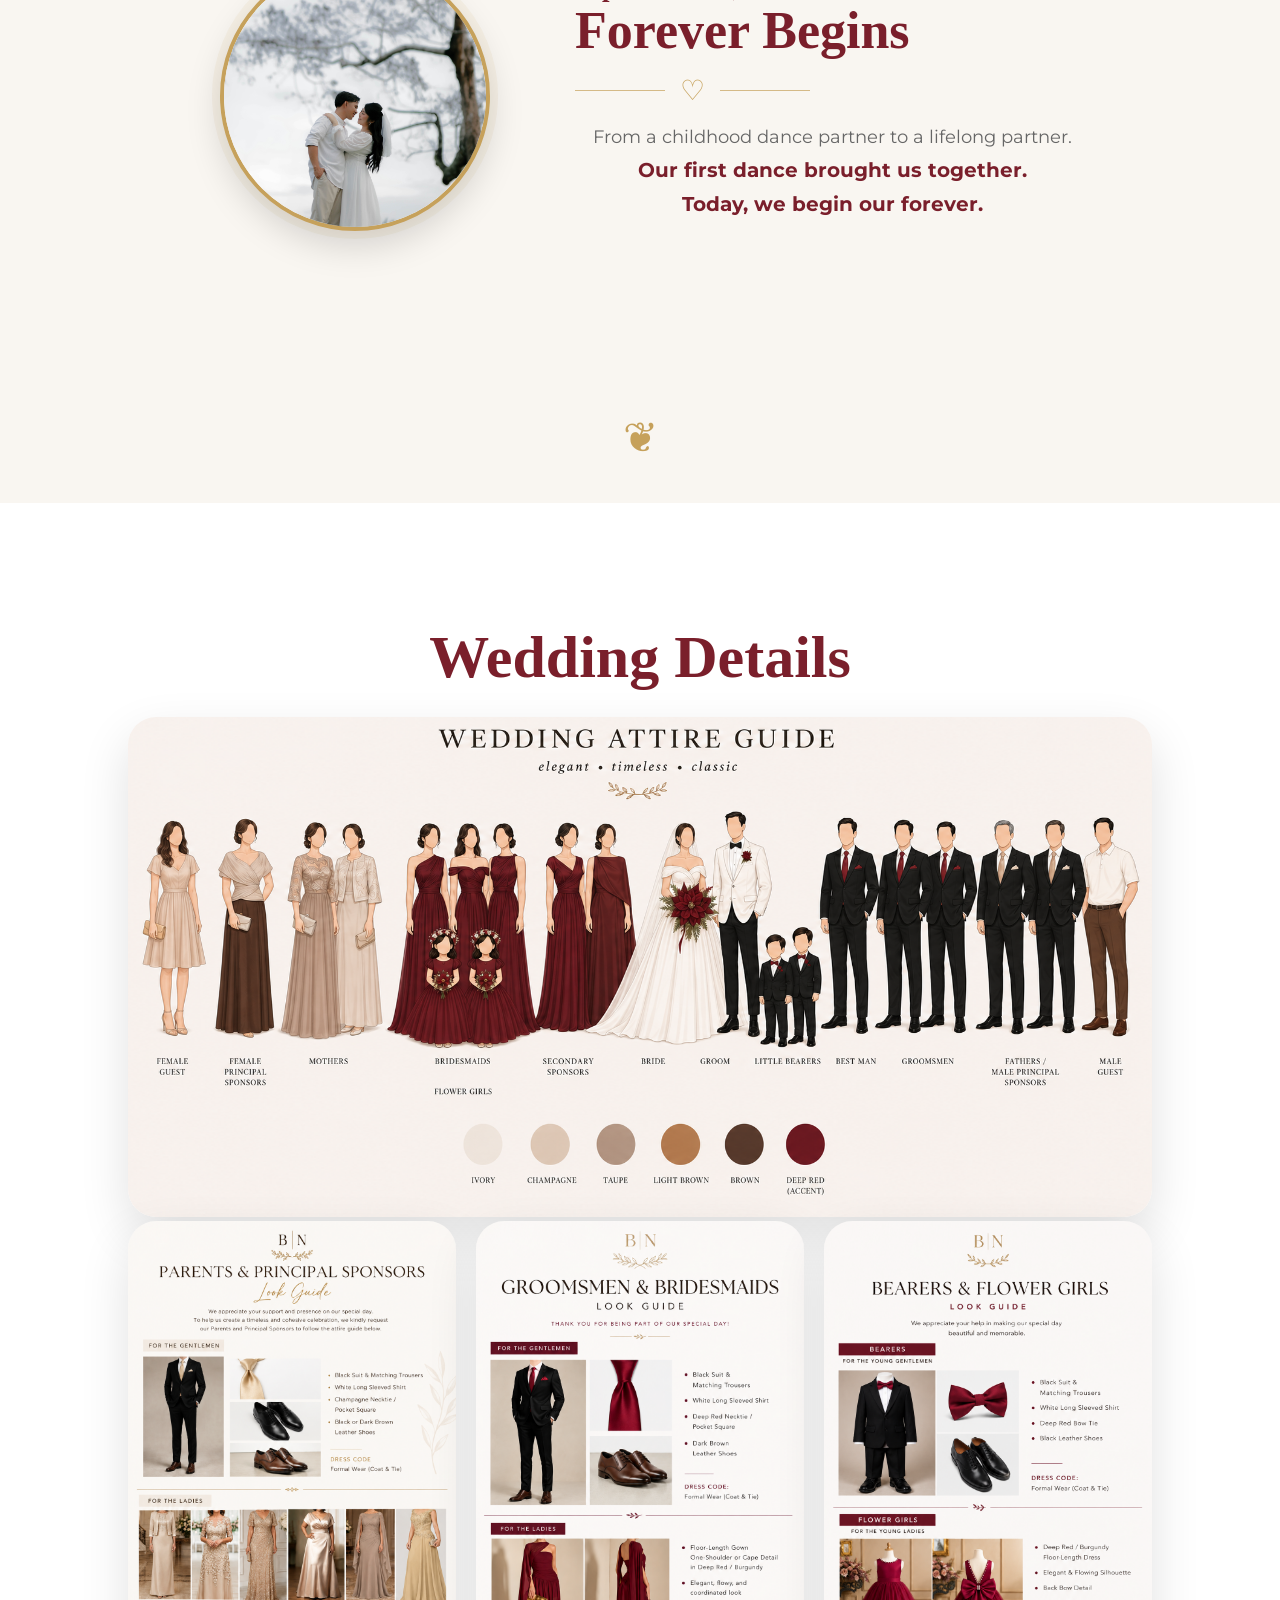
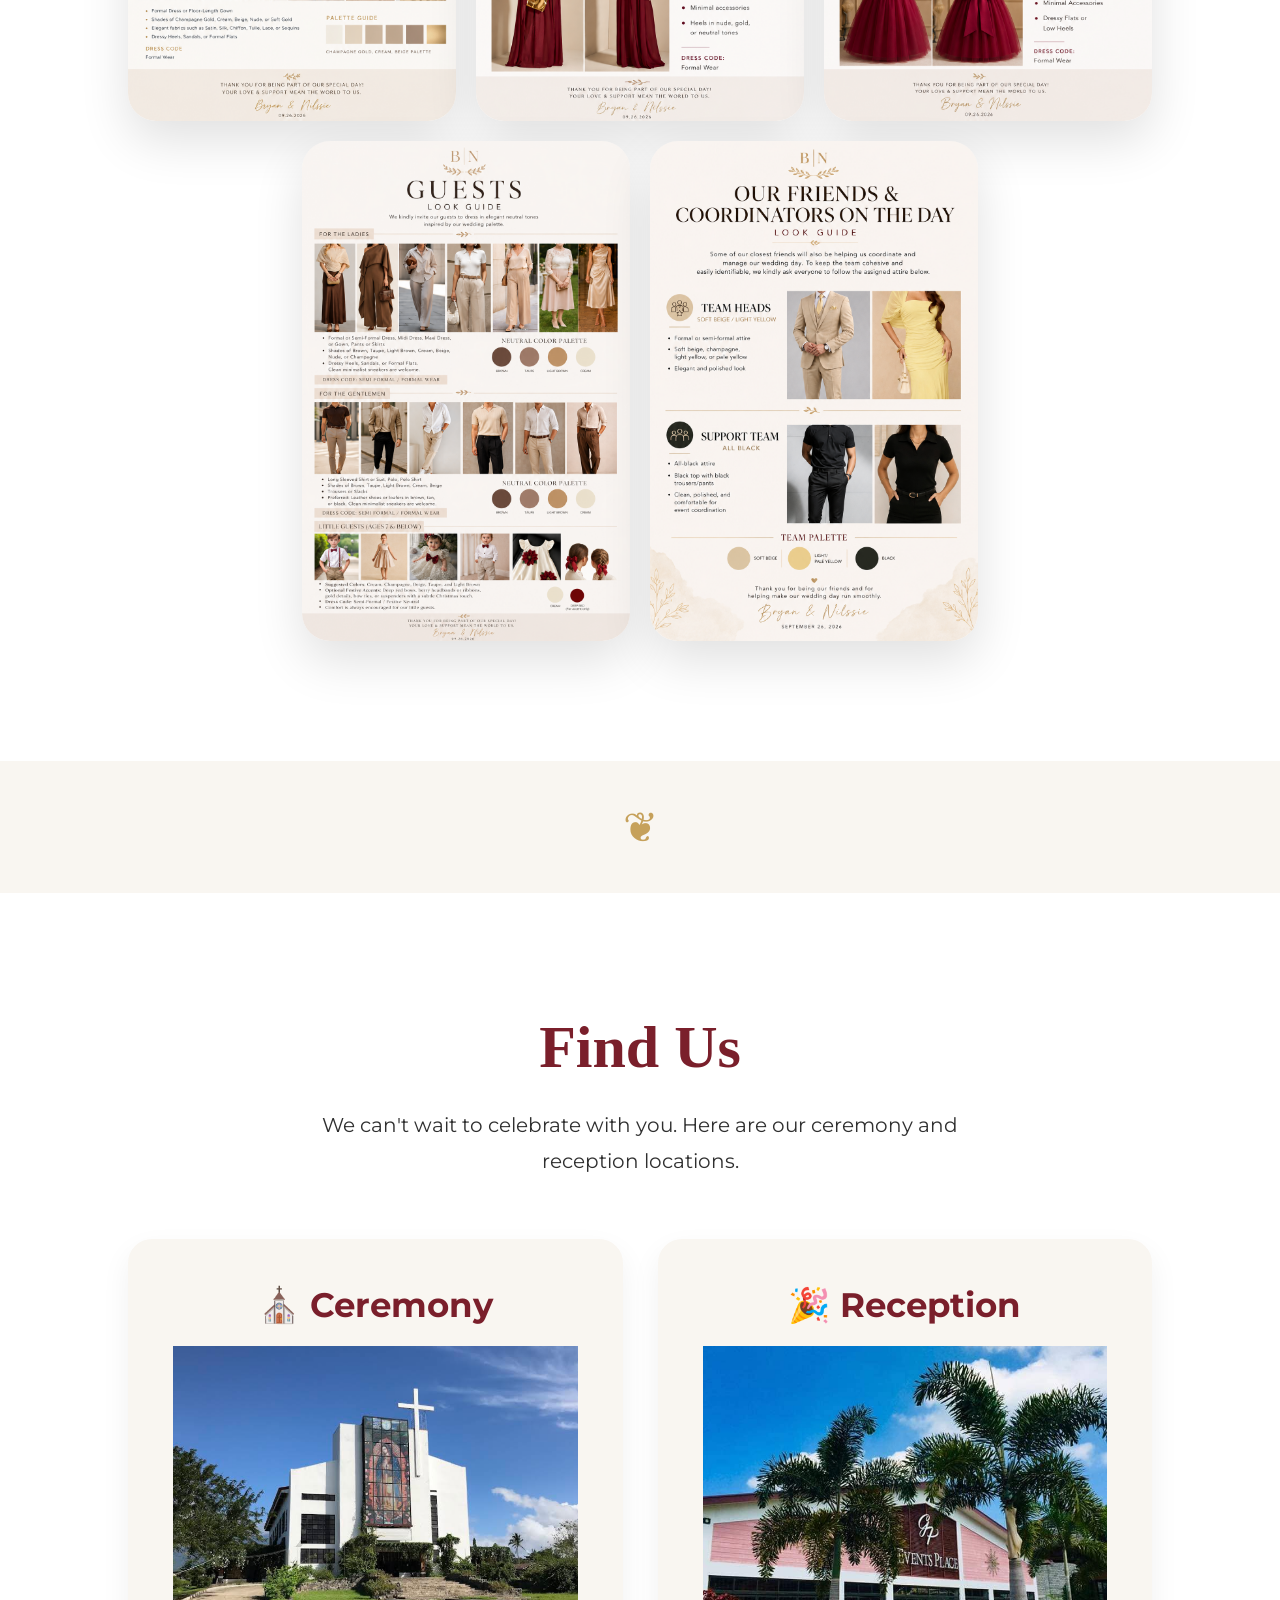
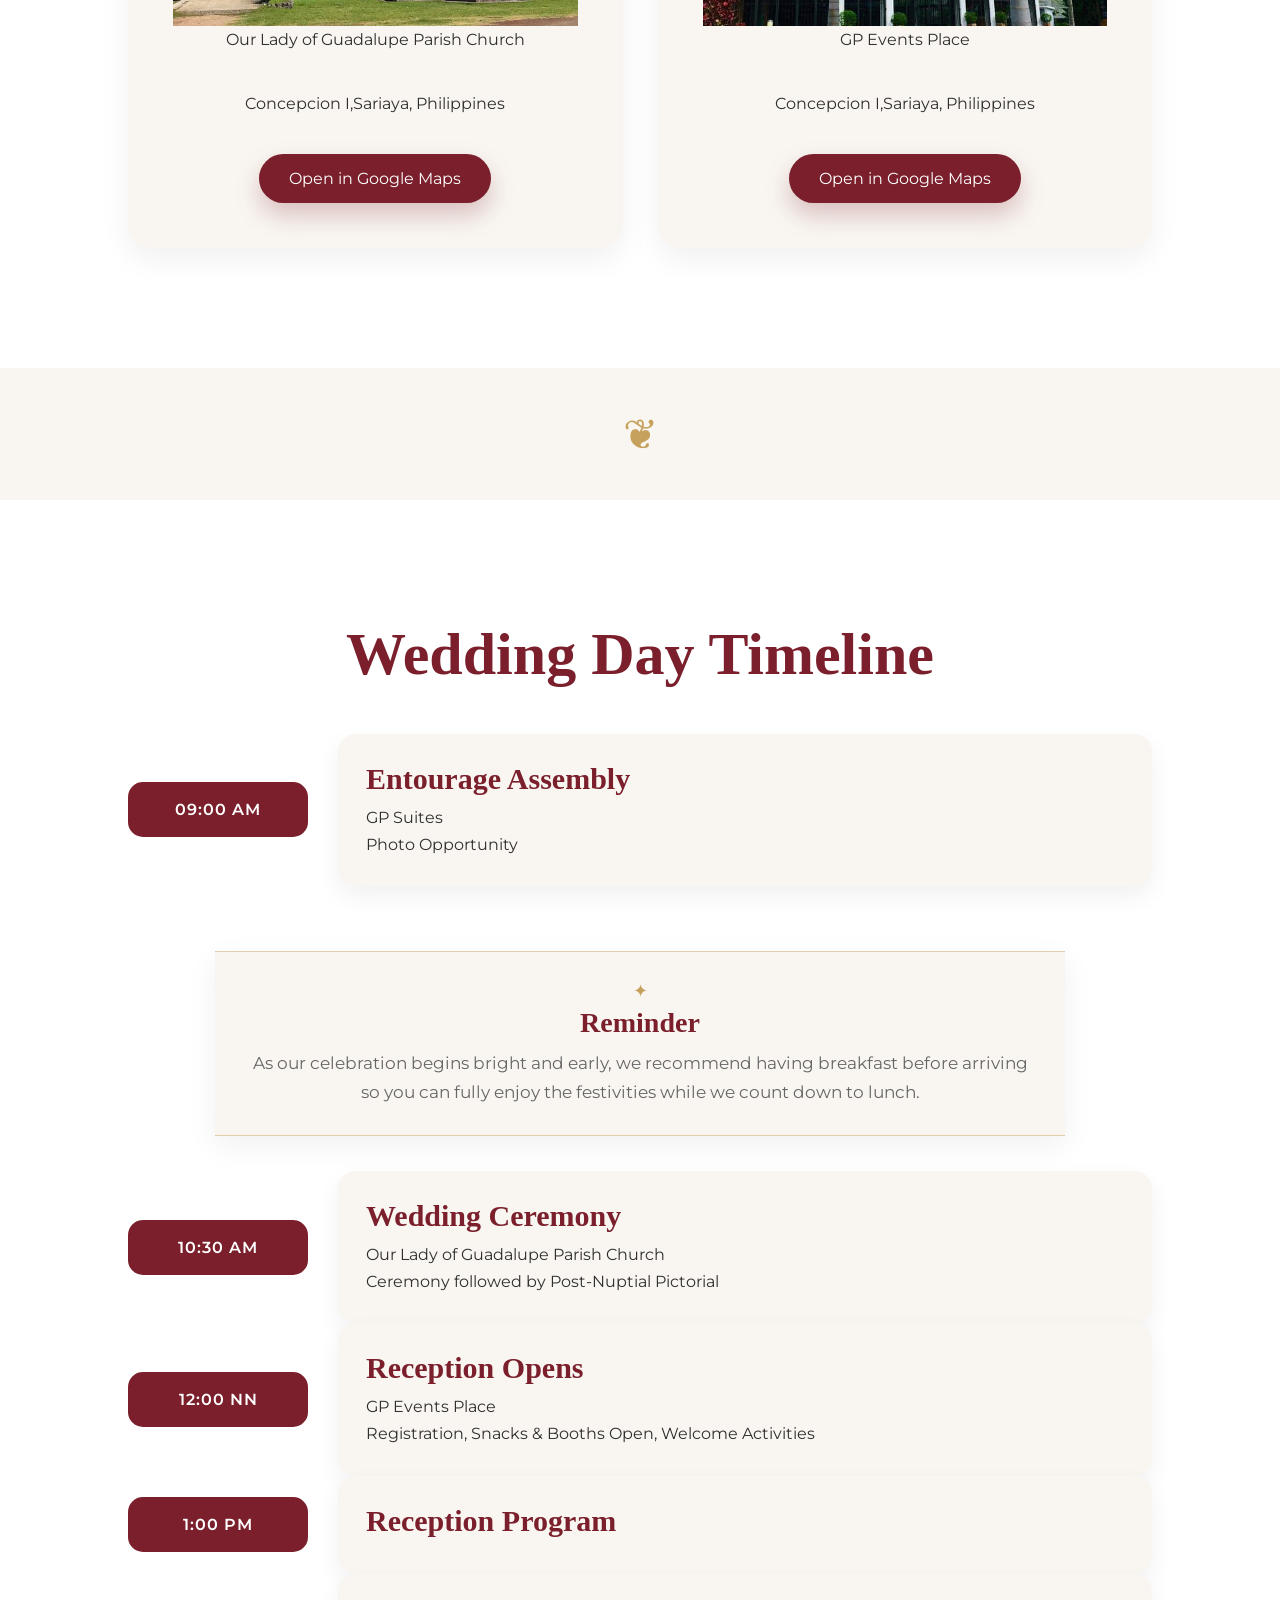
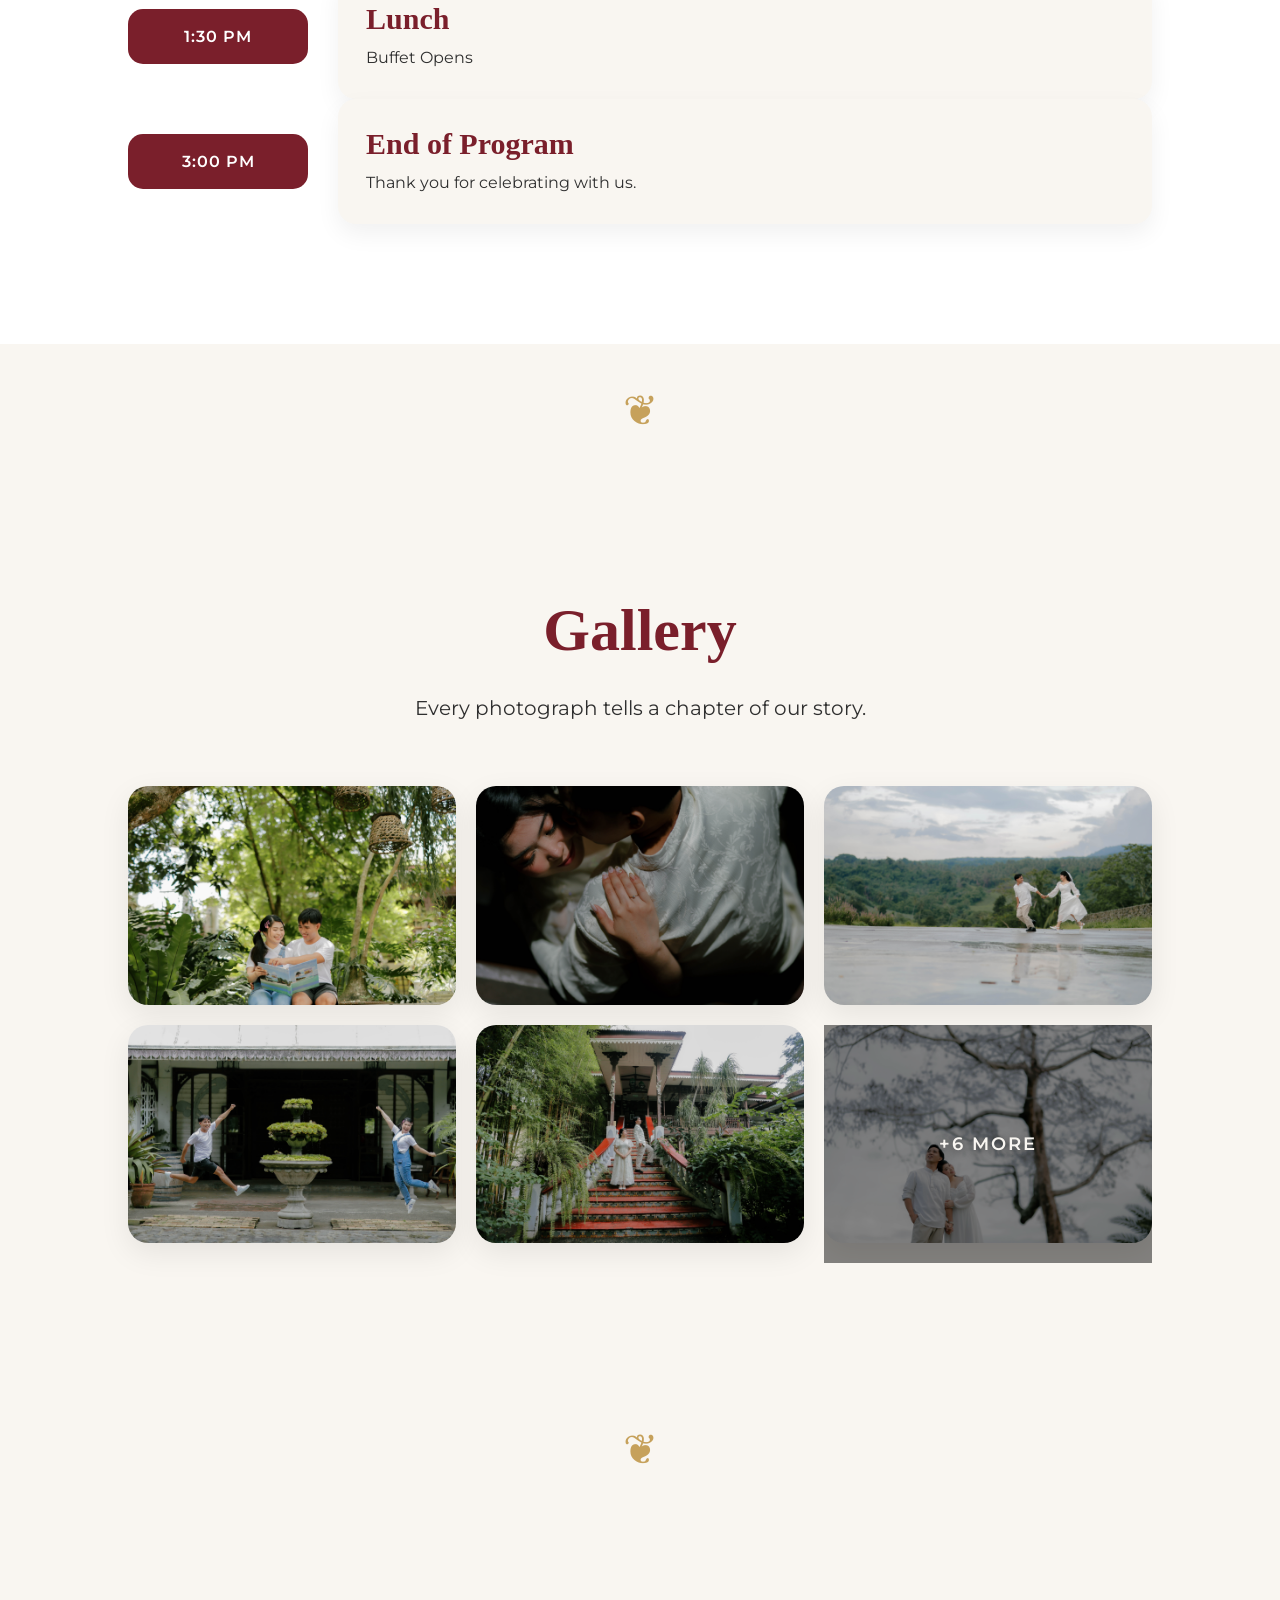
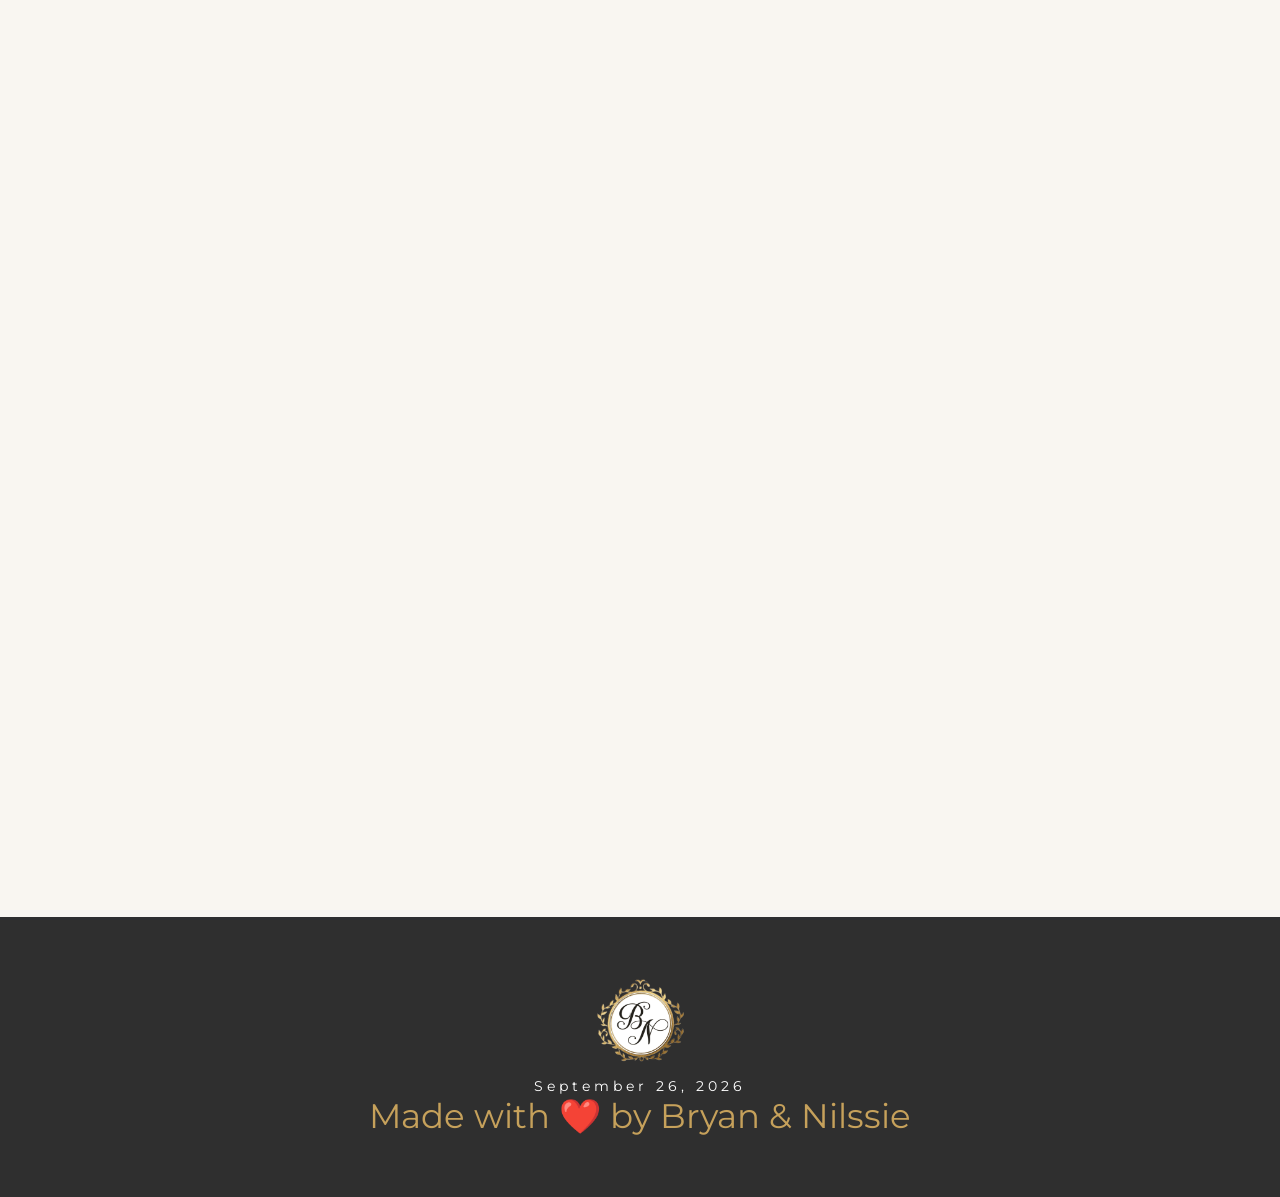
==== commit 772d995f: "Gallery update" ====
--- a/index.html
+++ b/index.html
@@ -719,7 +719,7 @@
              alt="Gallery Photo 6">
 
         <div class="gallery-more-overlay">
-            <span class="gallery-more-count">+ MORE</span>
+            <span class="gallery-more-count">+14 MORE</span>
         </div>
 
     </div>
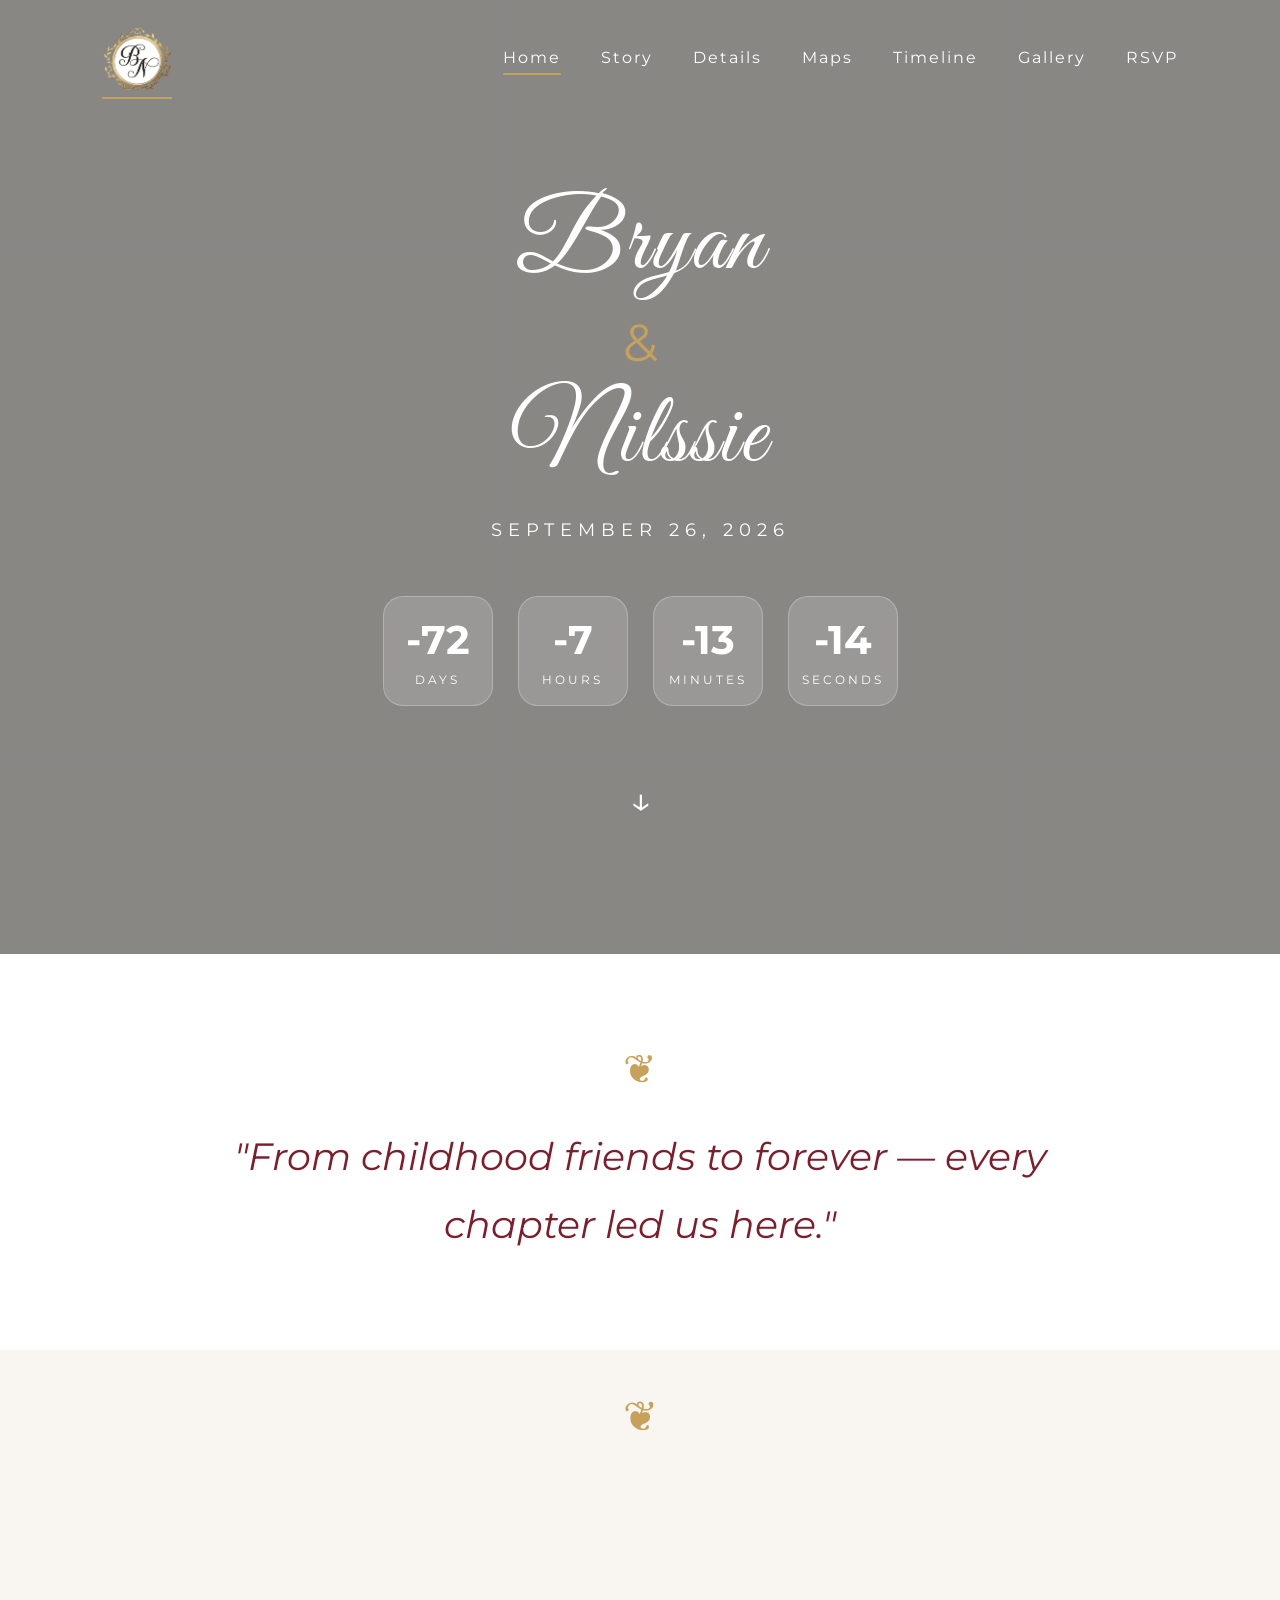
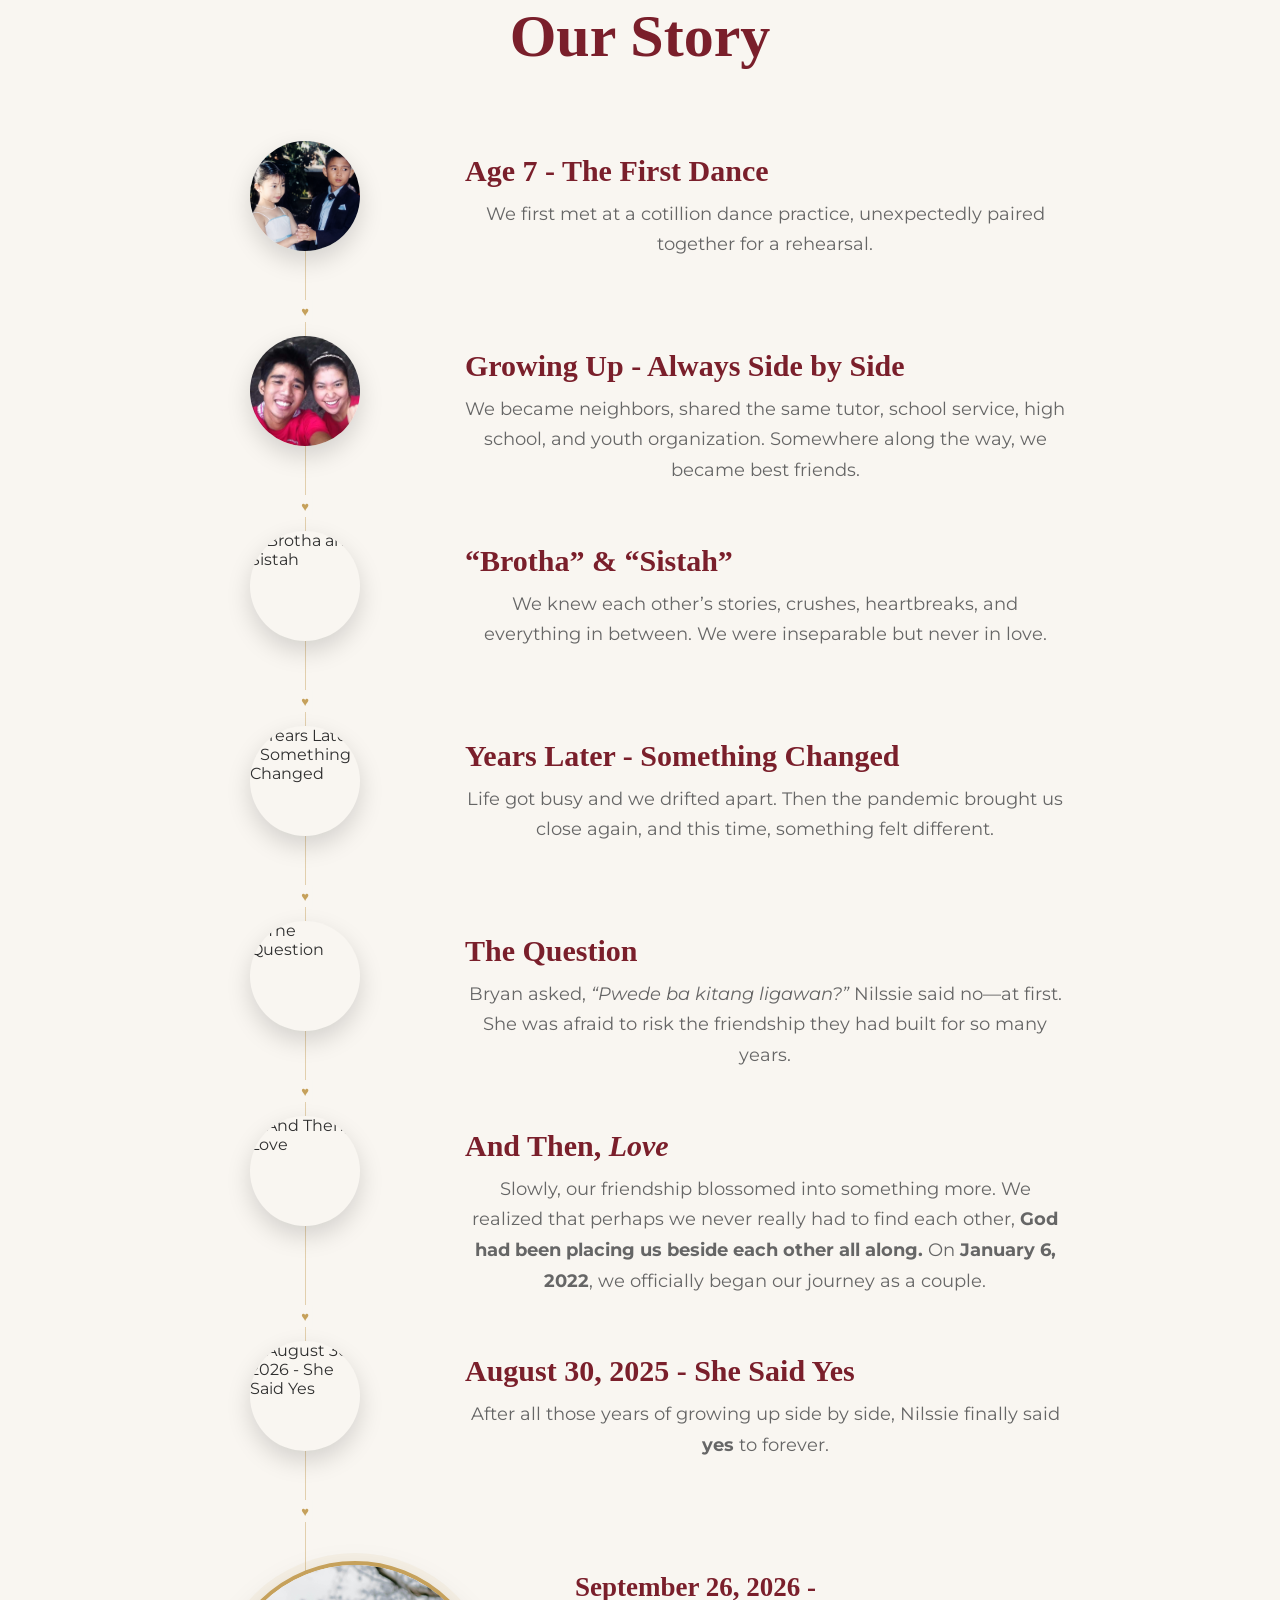
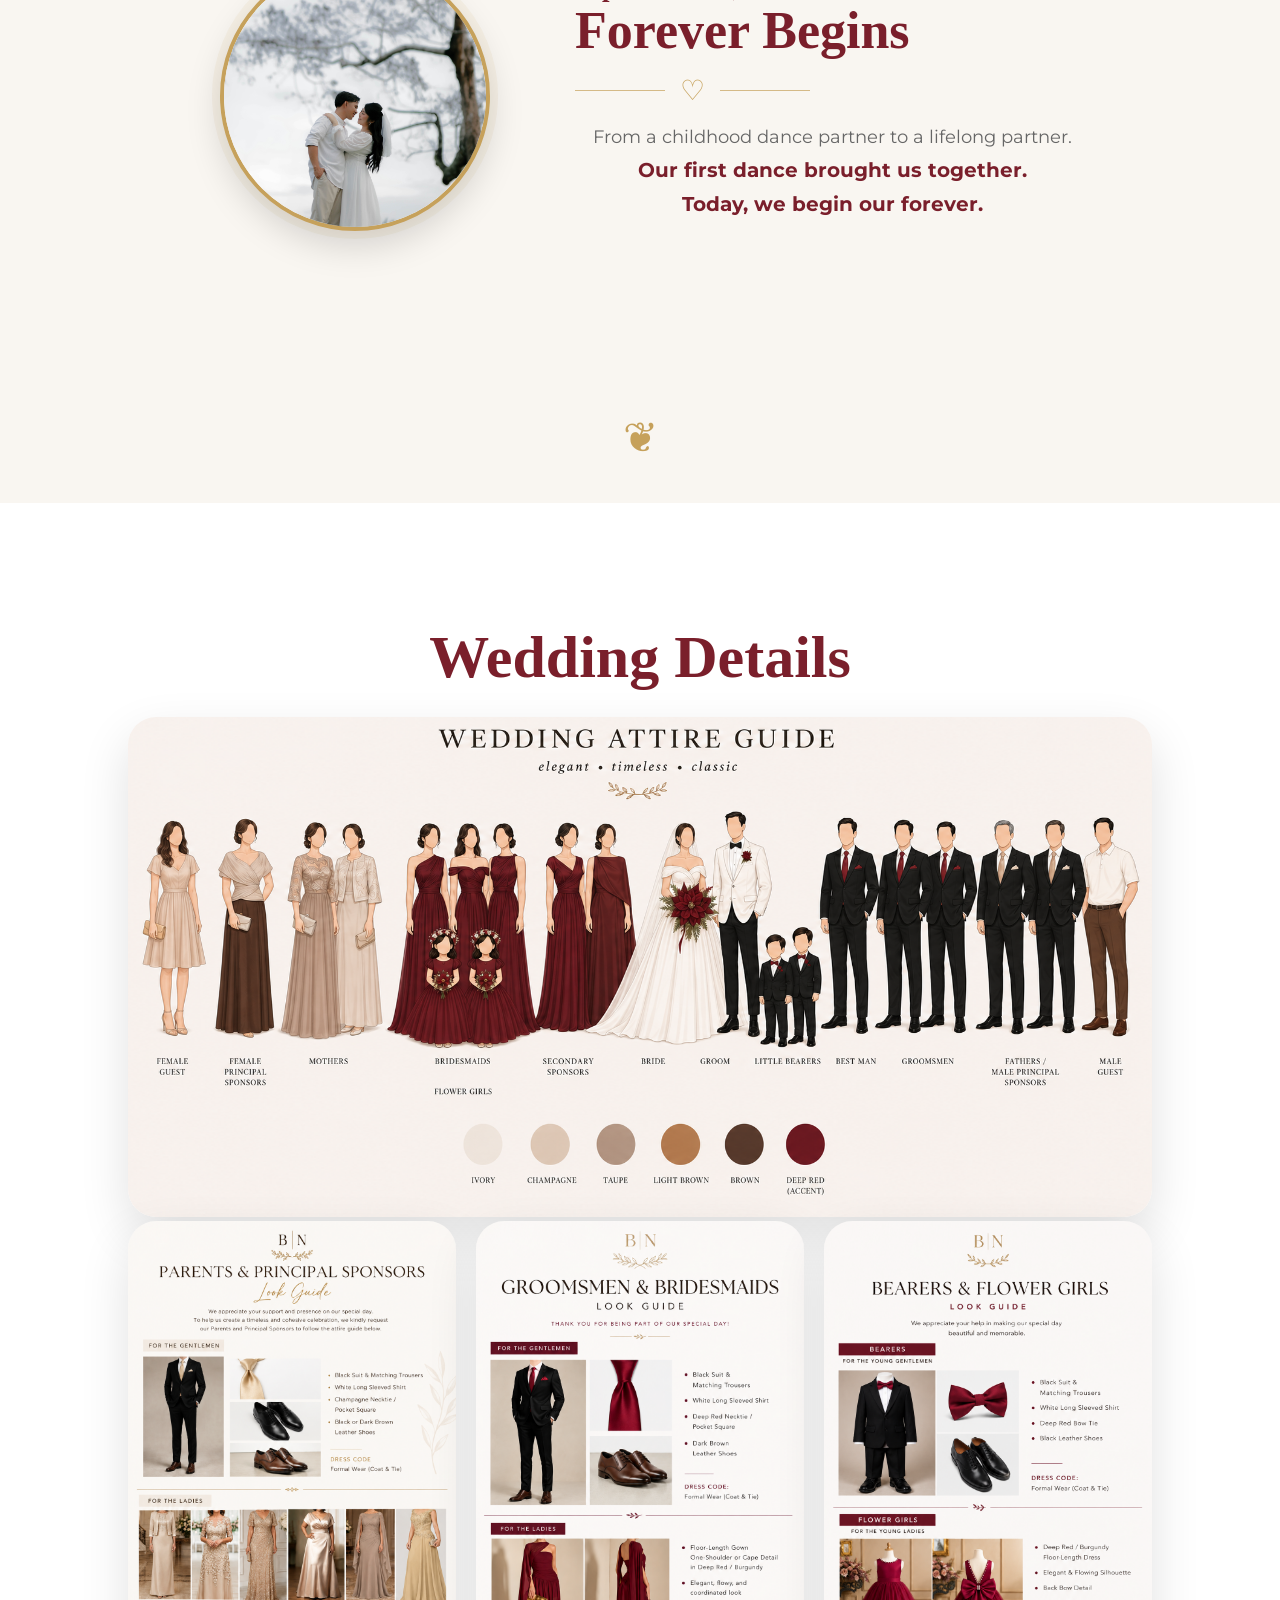
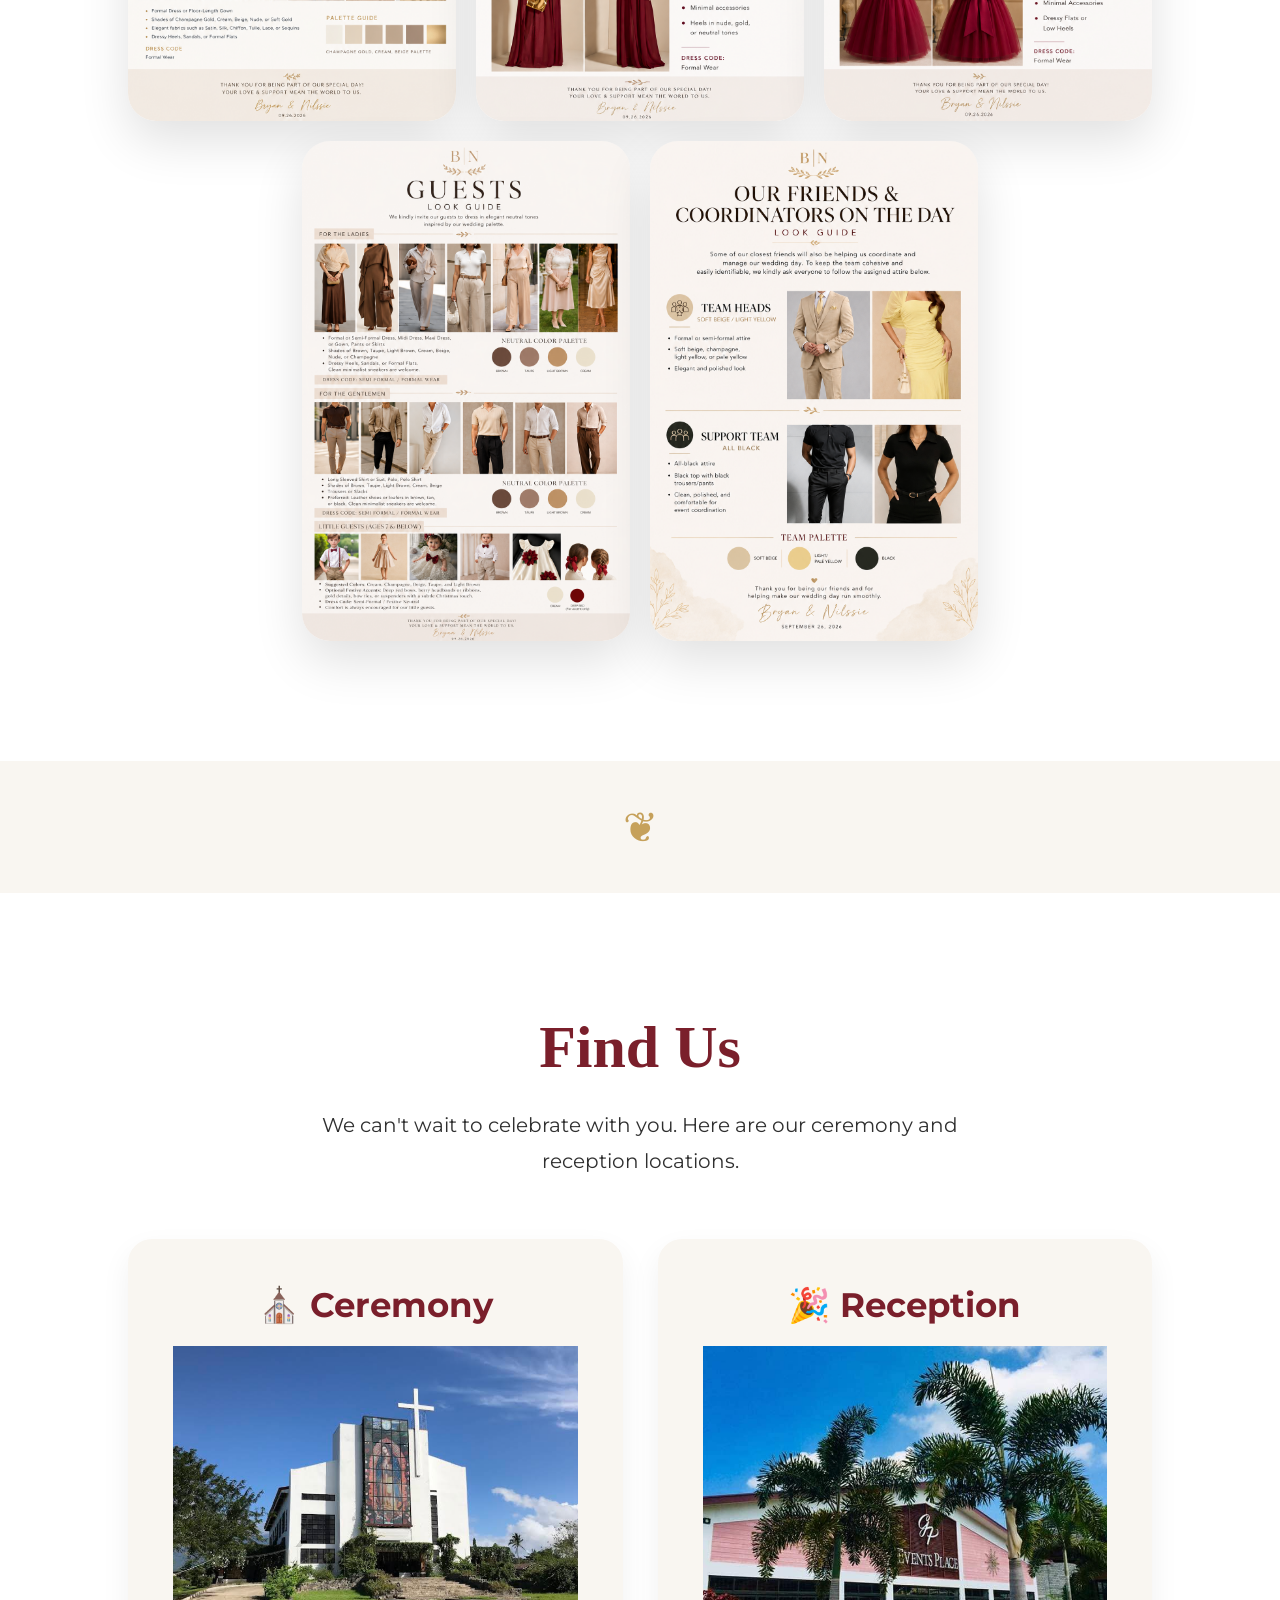
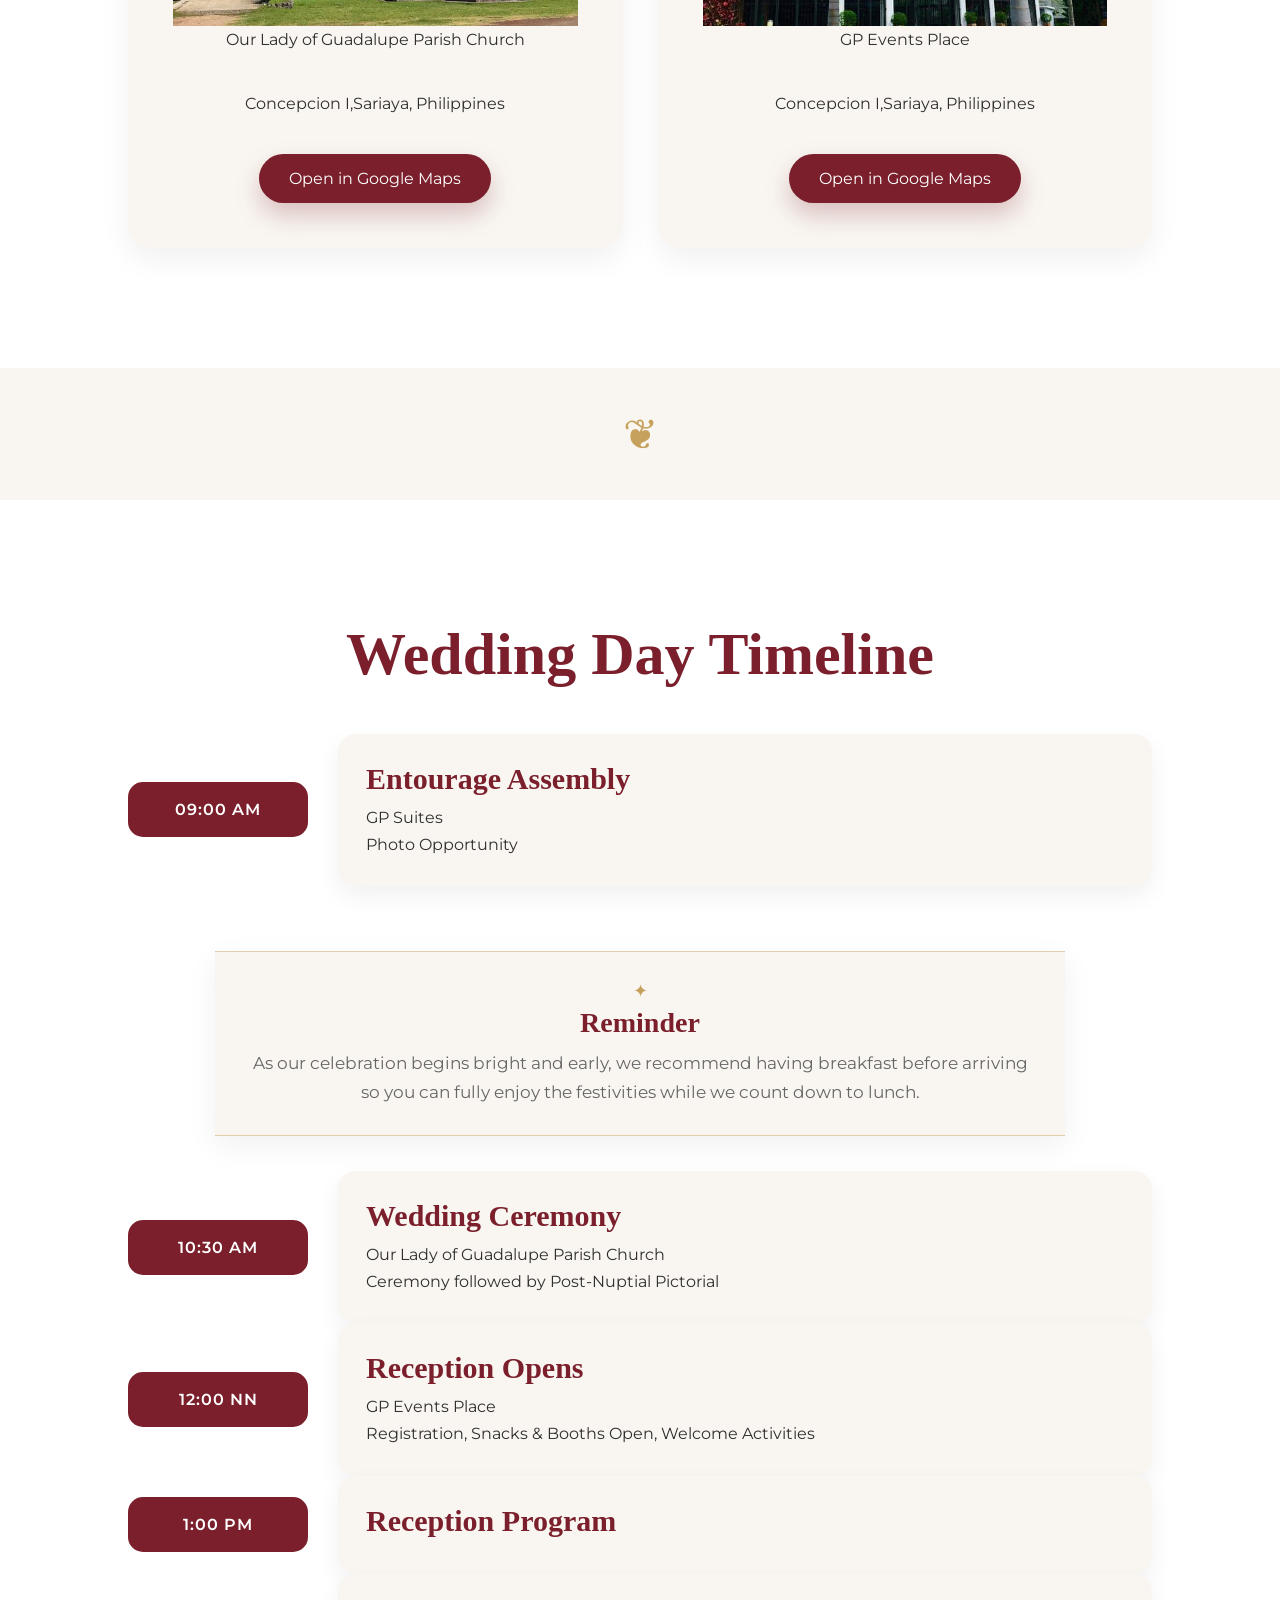
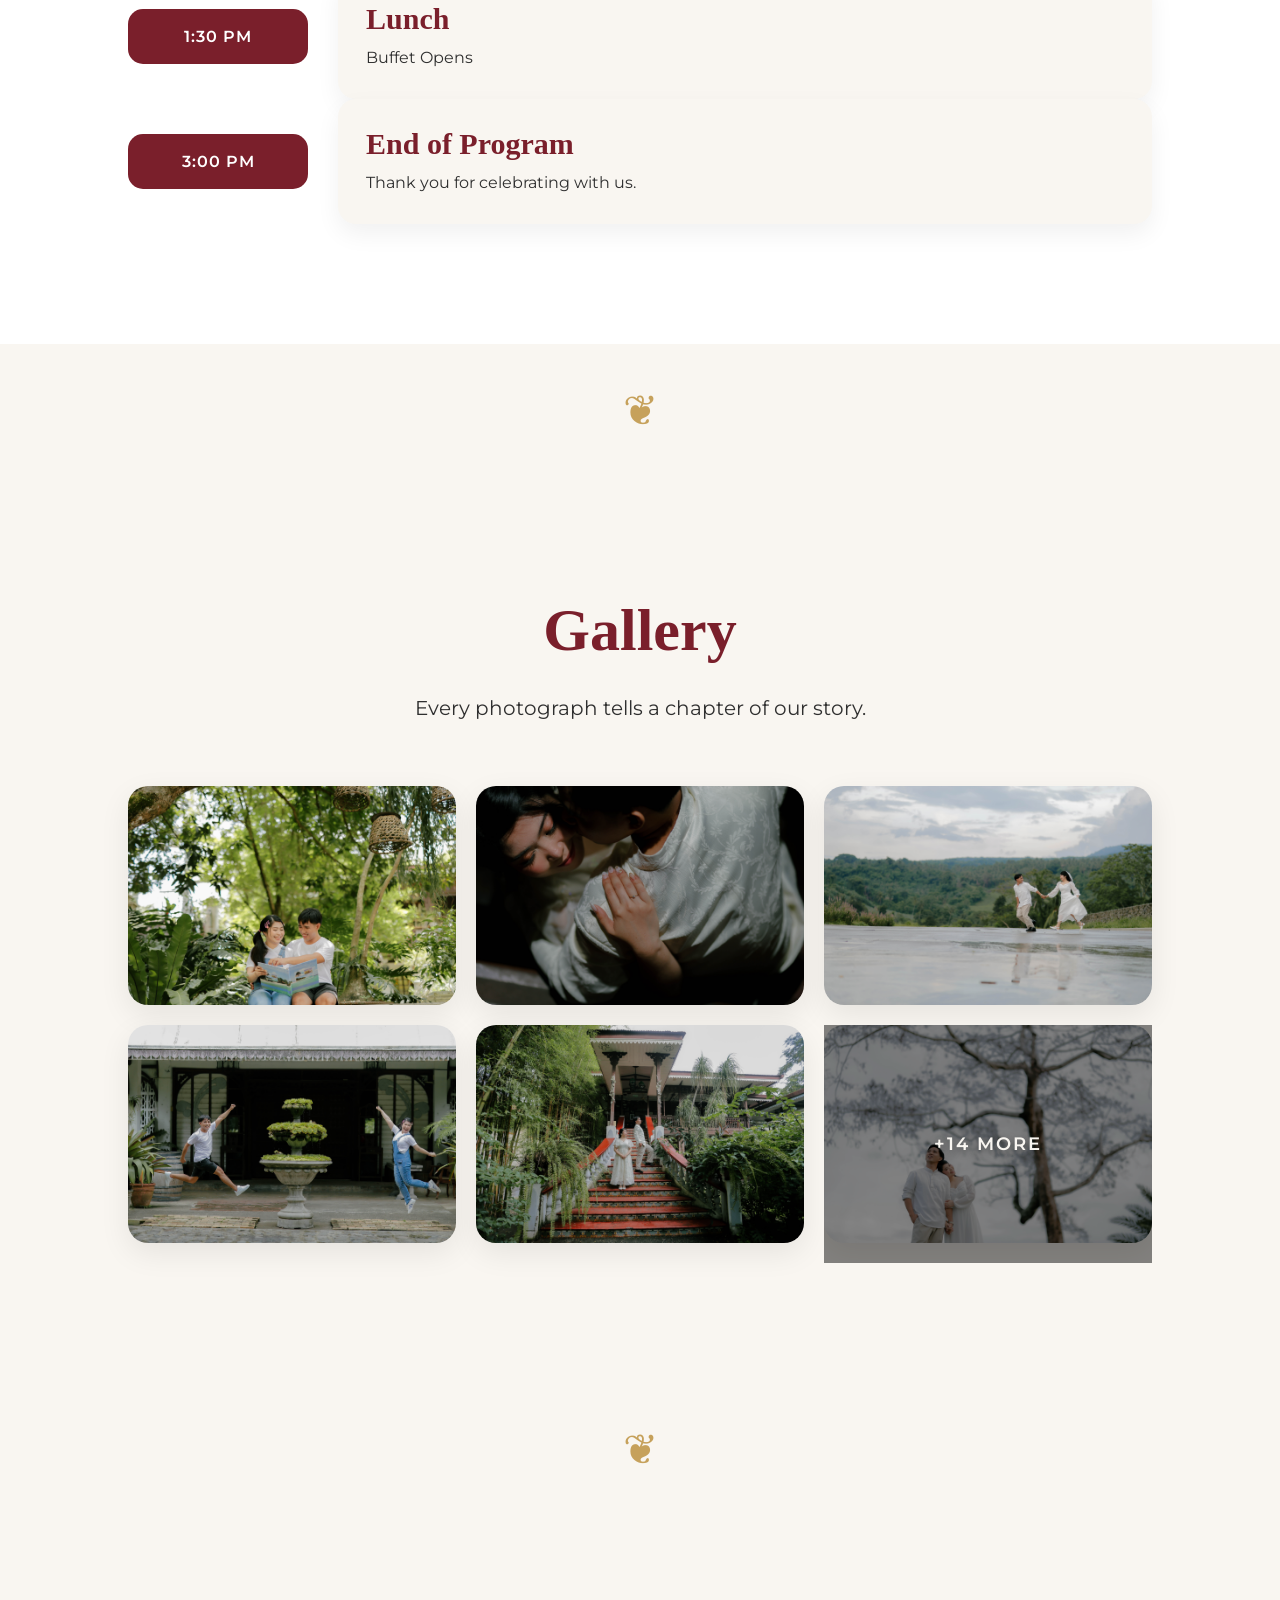
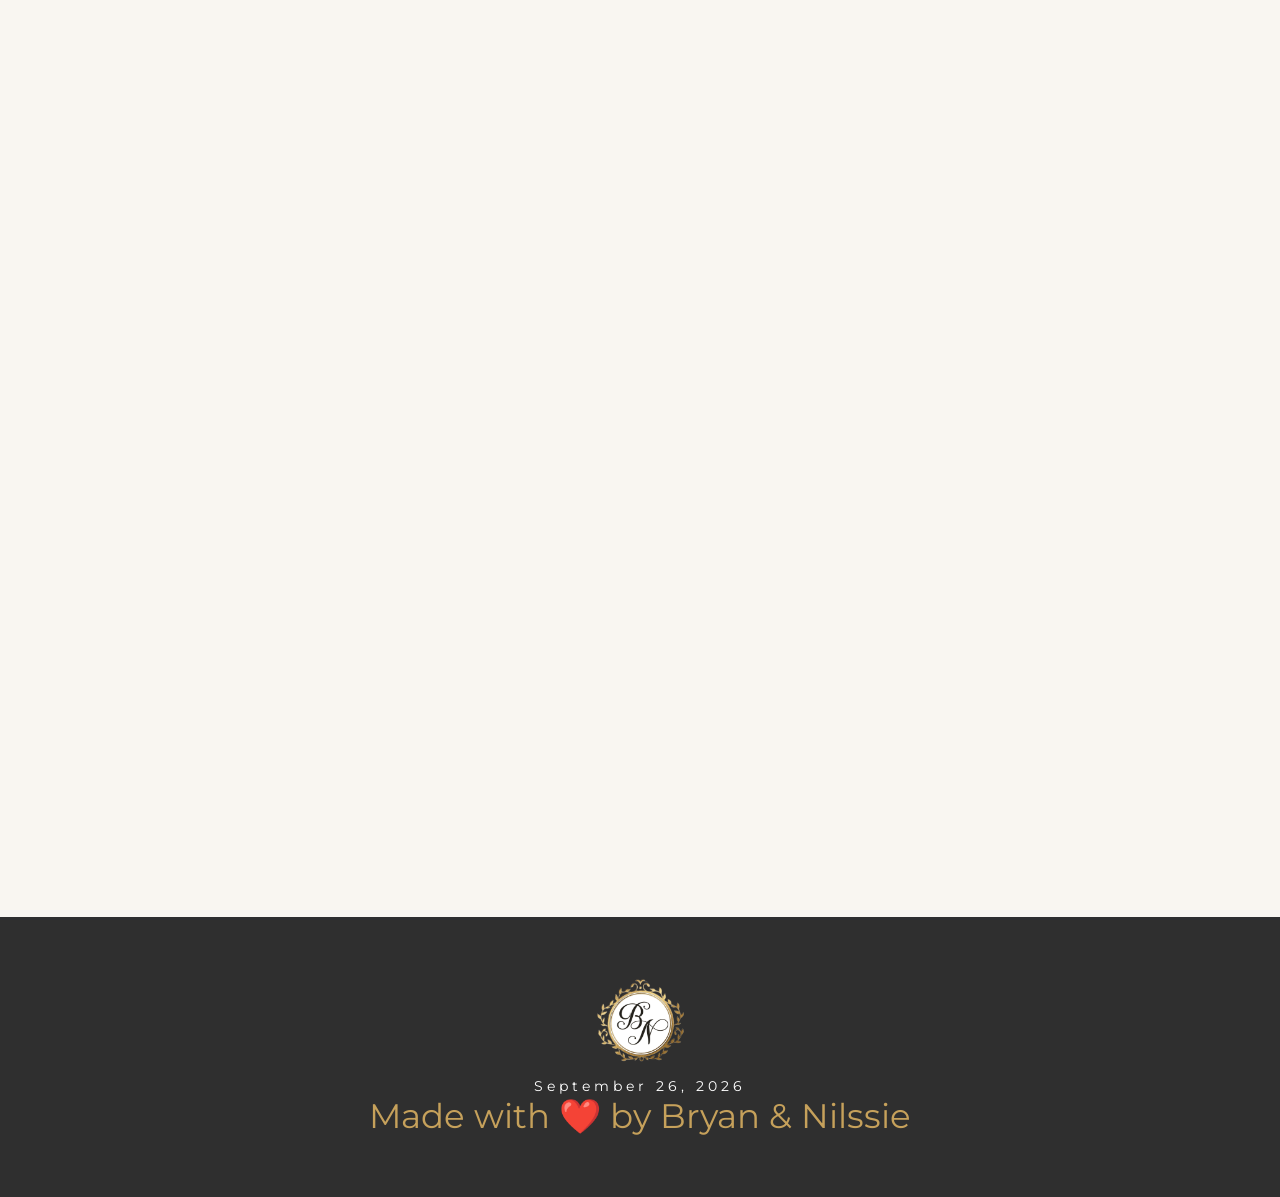
==== commit 6725d886: "Gallery Update" ====
--- a/index.html
+++ b/index.html
@@ -753,6 +753,38 @@
          class="gallery-photo gallery-hidden"
          alt="Gallery Photo 12">
 
+         <img src="assets/images/gallery/photo13.jpg"
+         class="gallery-photo gallery-hidden"
+         alt="Gallery Photo 13">
+
+         <img src="assets/images/gallery/photo14.jpg"
+         class="gallery-photo gallery-hidden"
+         alt="Gallery Photo 14">
+
+         <img src="assets/images/gallery/photo15.jpg"
+         class="gallery-photo gallery-hidden"
+         alt="Gallery Photo 15">
+
+         <img src="assets/images/gallery/photo16.jpg"
+         class="gallery-photo gallery-hidden"
+         alt="Gallery Photo 16">
+
+         <img src="assets/images/gallery/photo17.jpg"
+         class="gallery-photo gallery-hidden"
+         alt="Gallery Photo 17">
+
+         <img src="assets/images/gallery/photo18.jpg"
+         class="gallery-photo gallery-hidden"
+         alt="Gallery Photo 18">
+
+         <img src="assets/images/gallery/photo19.jpg"
+         class="gallery-photo gallery-hidden"
+         alt="Gallery Photo 19">
+
+         <img src="assets/images/gallery/photo20.jpg"
+         class="gallery-photo gallery-hidden"
+         alt="Gallery Photo 20">
+
         </div>
 
     </div>
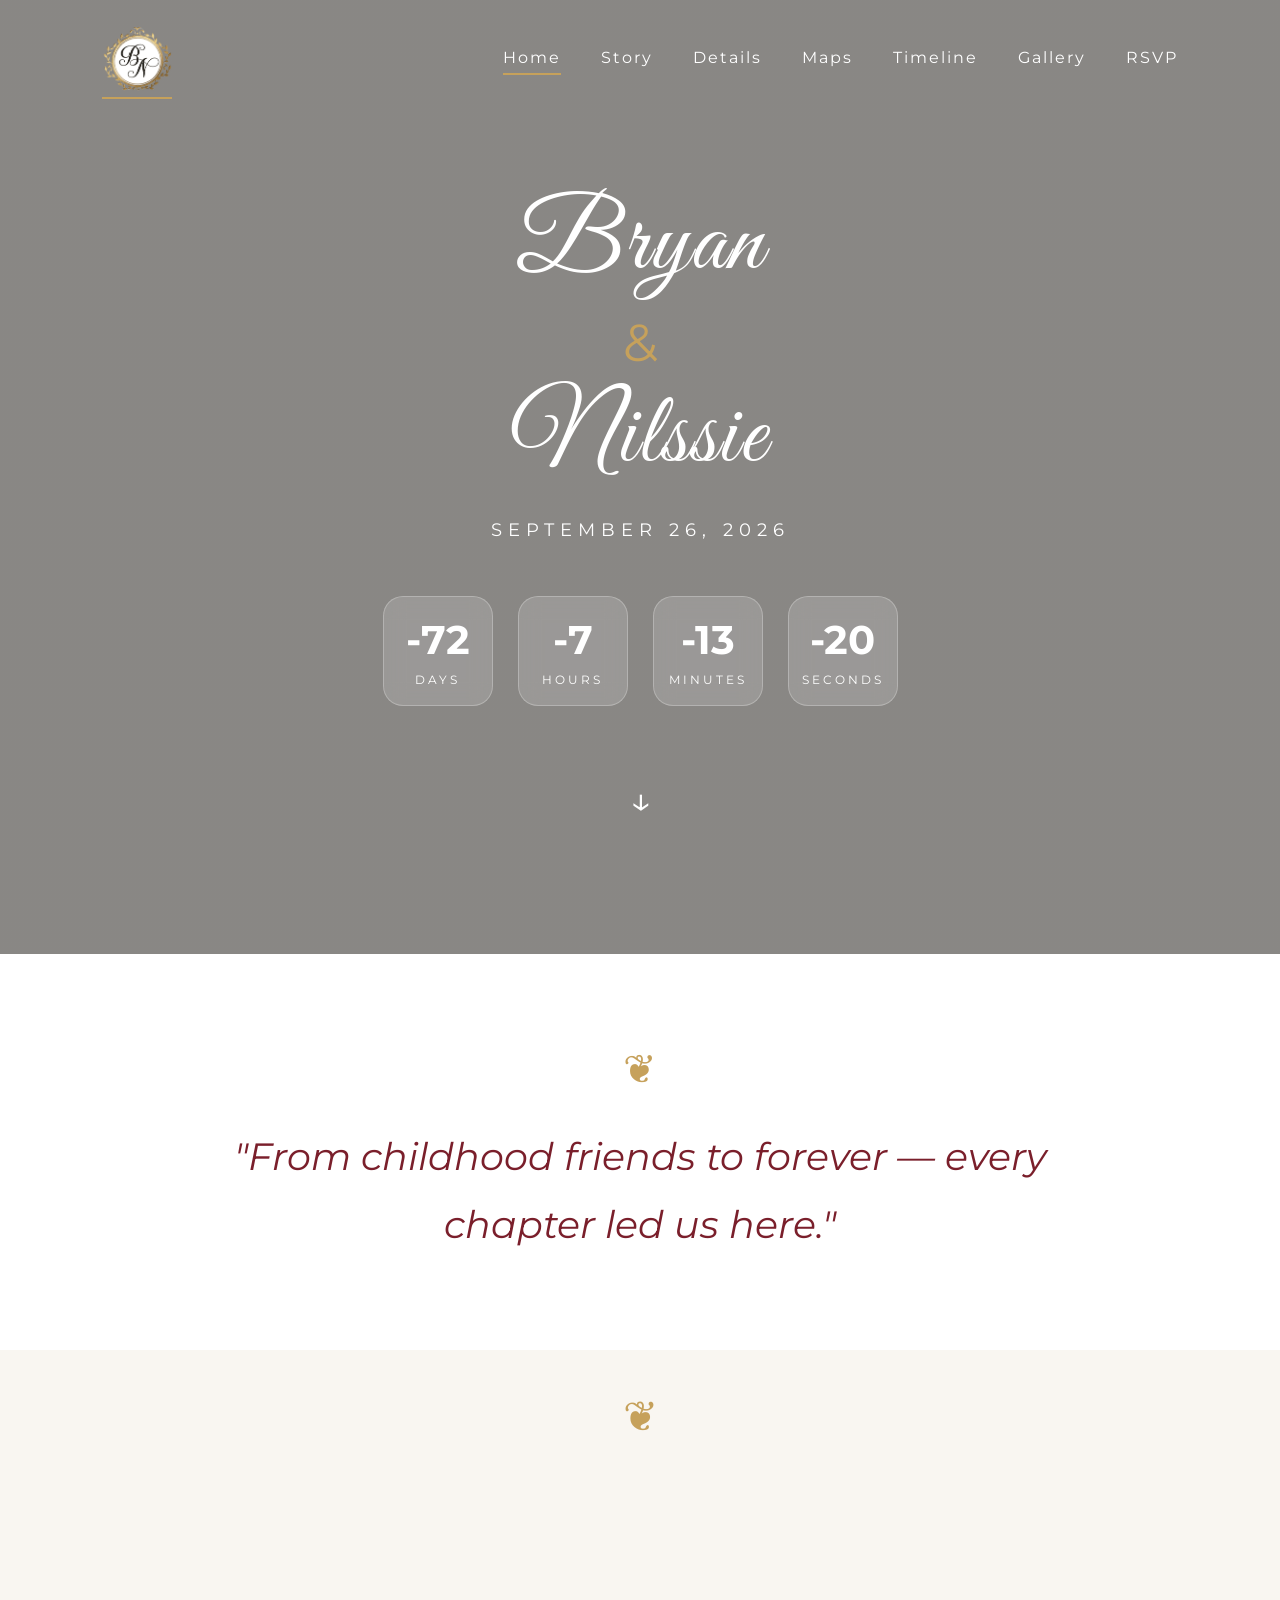
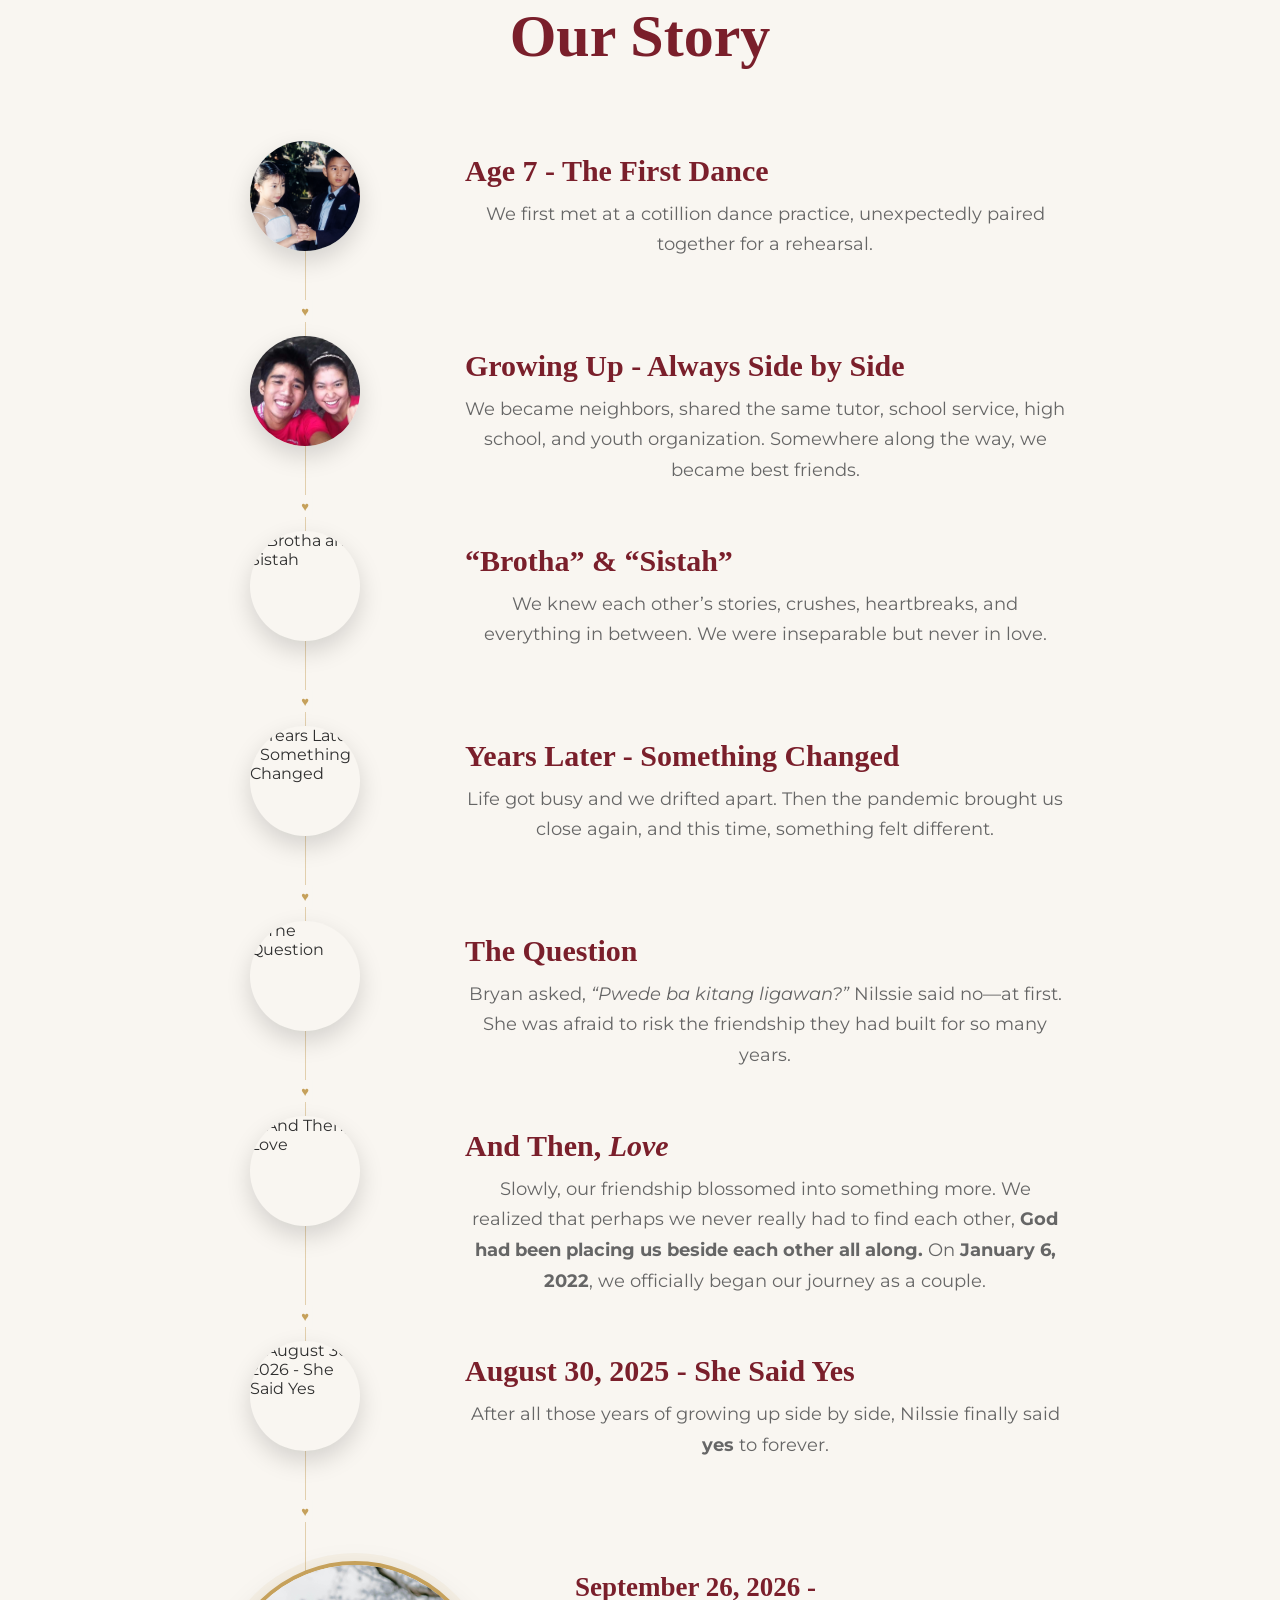
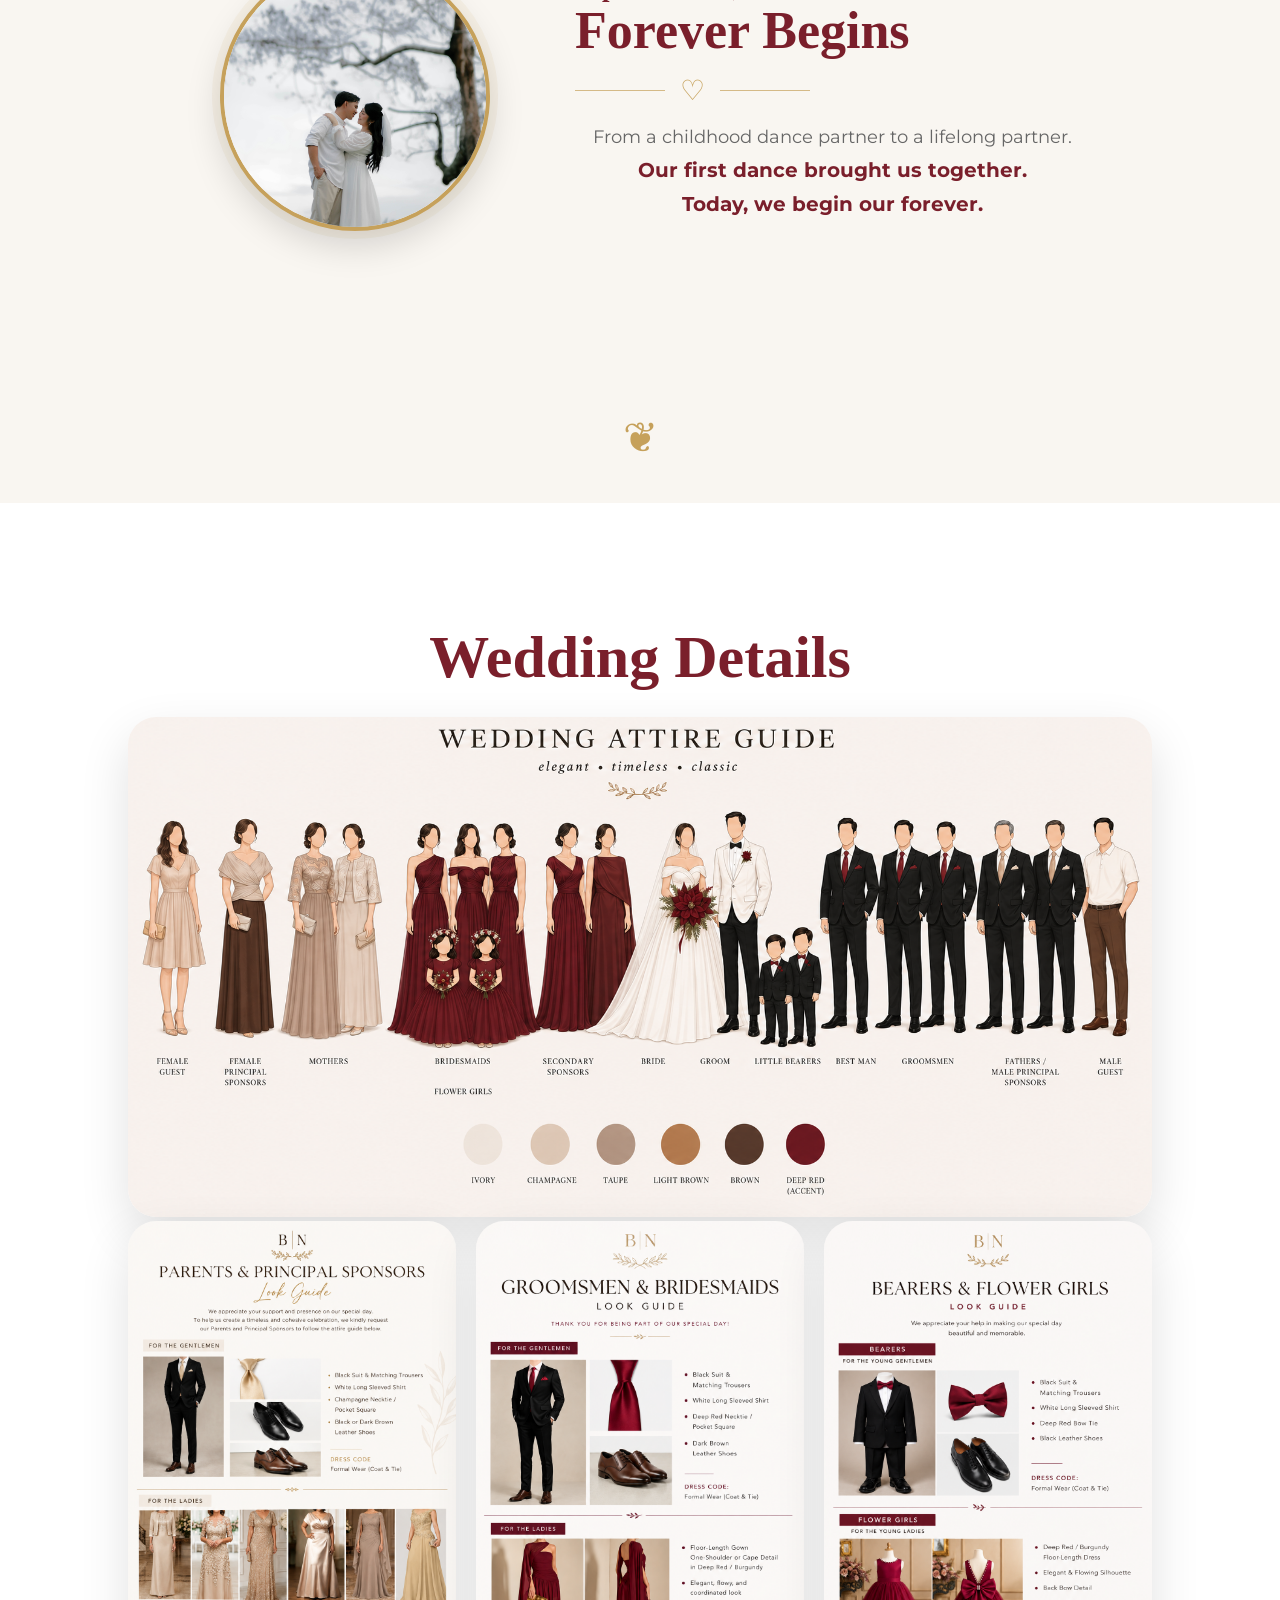
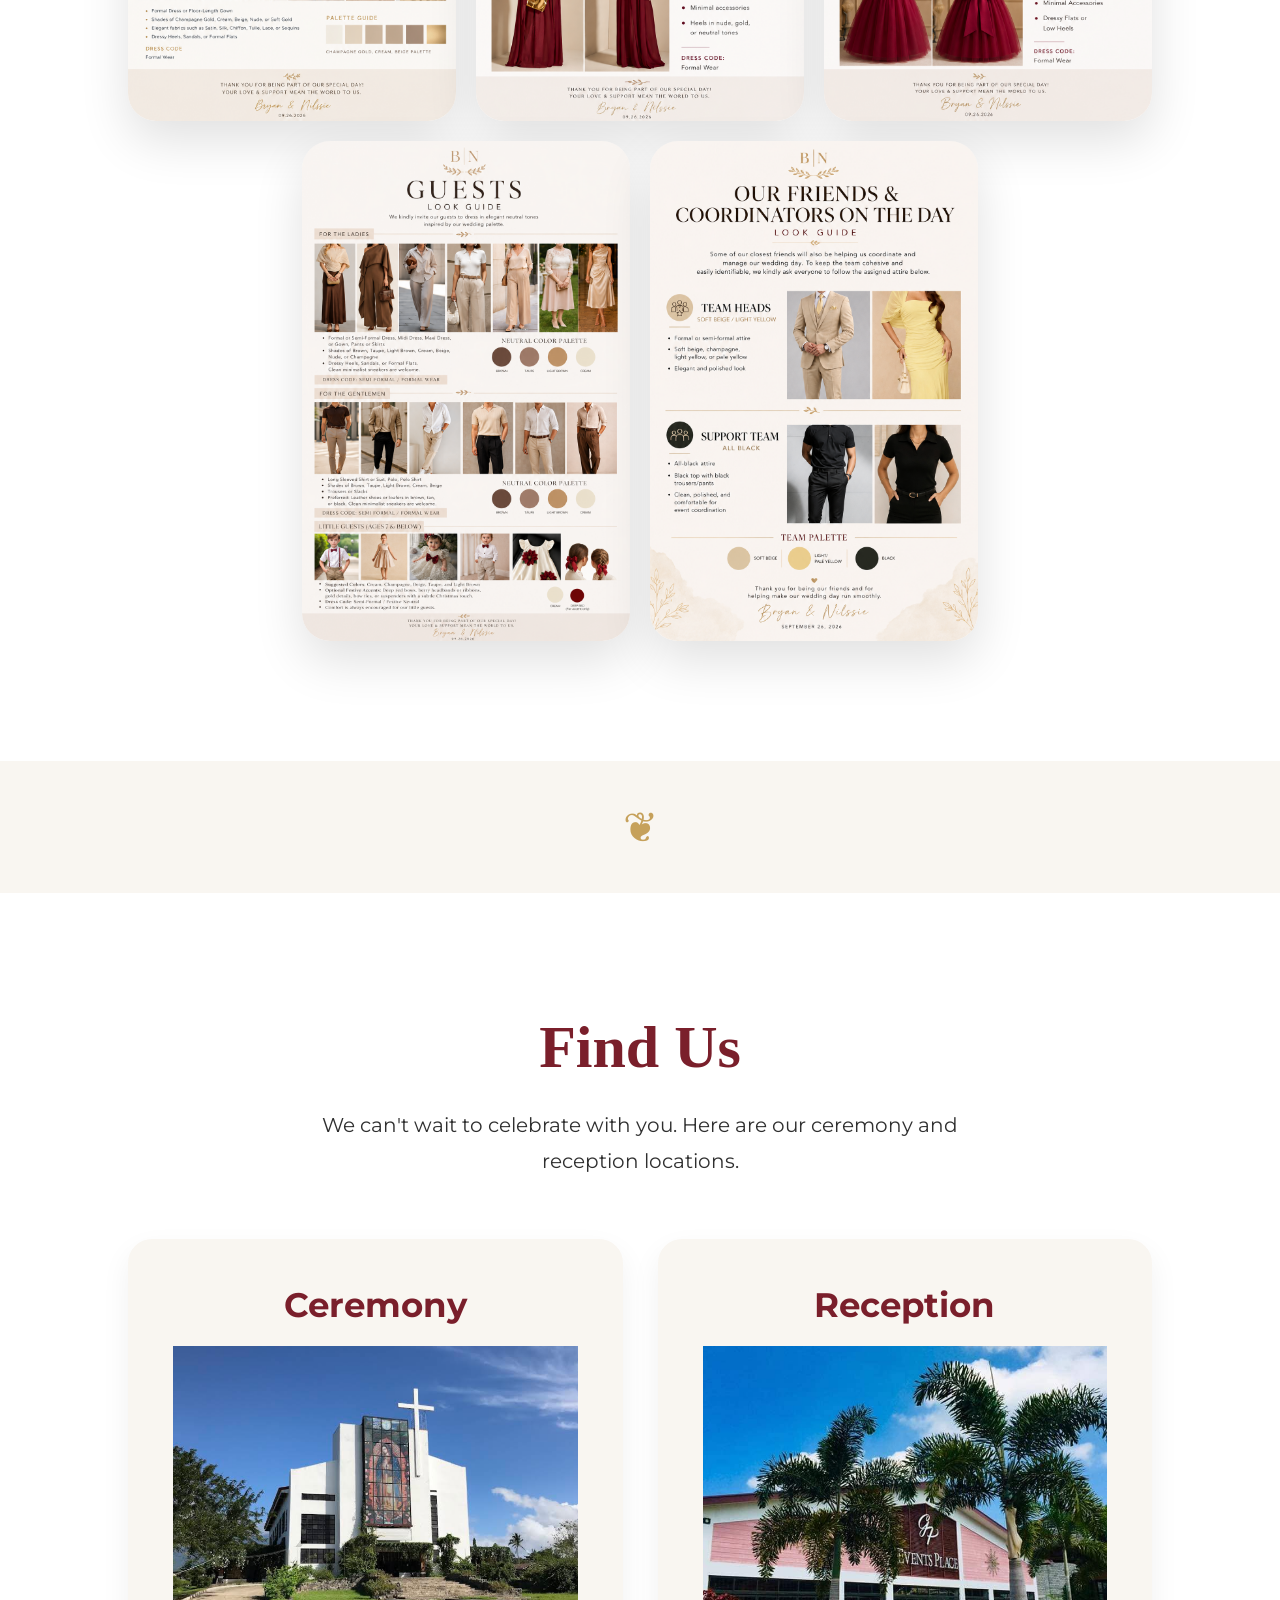
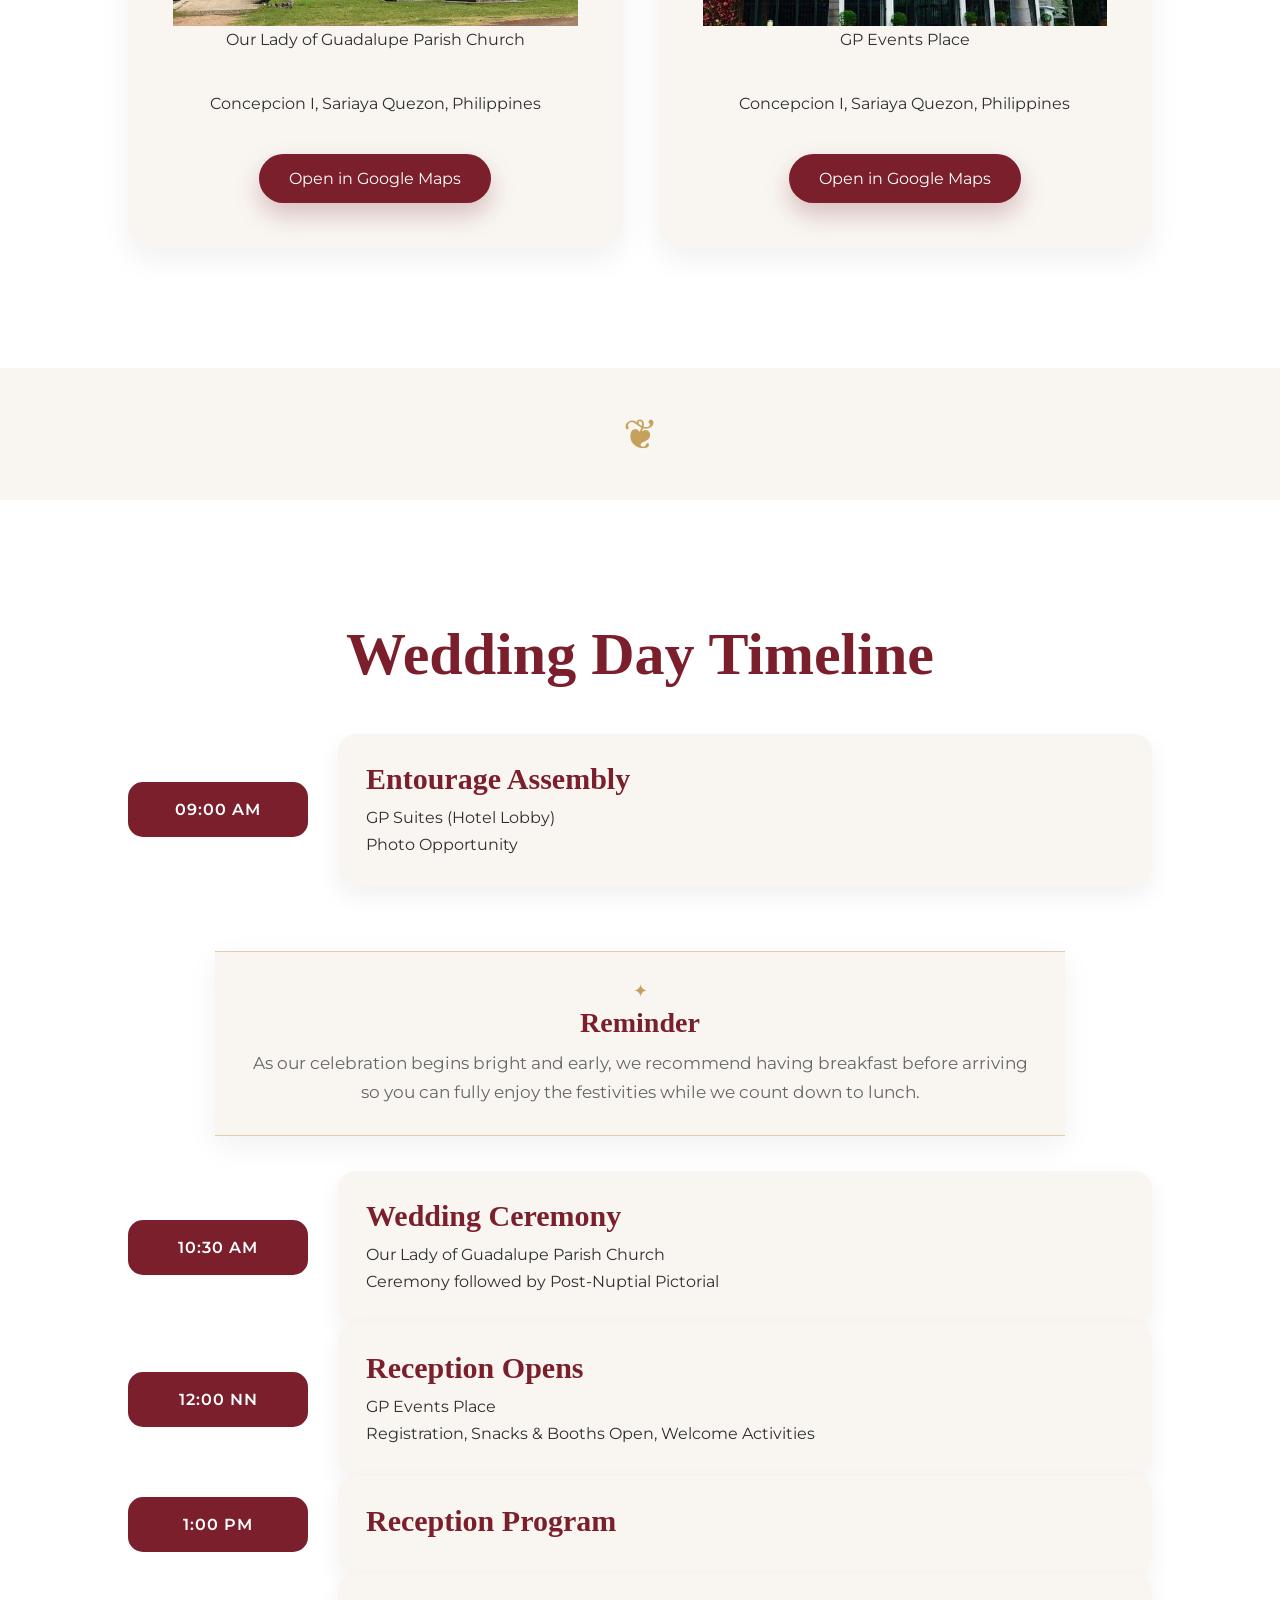
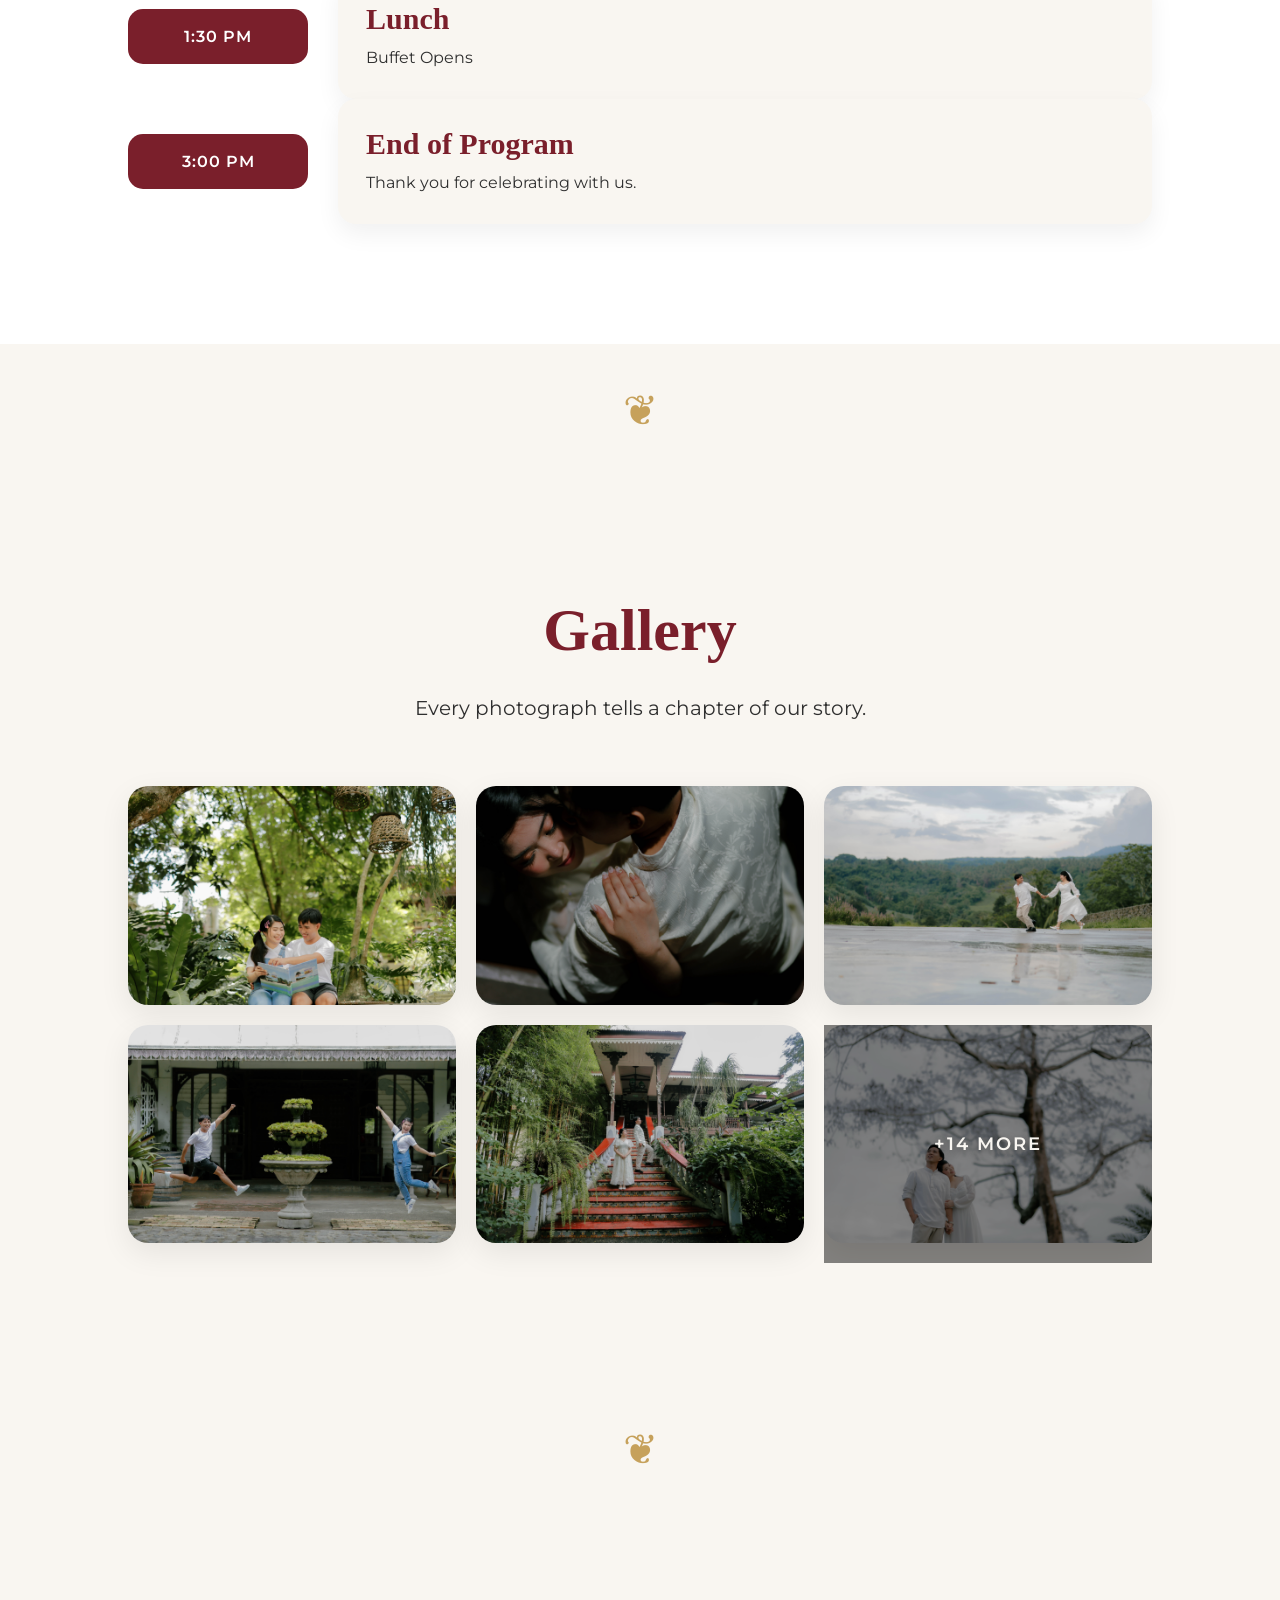
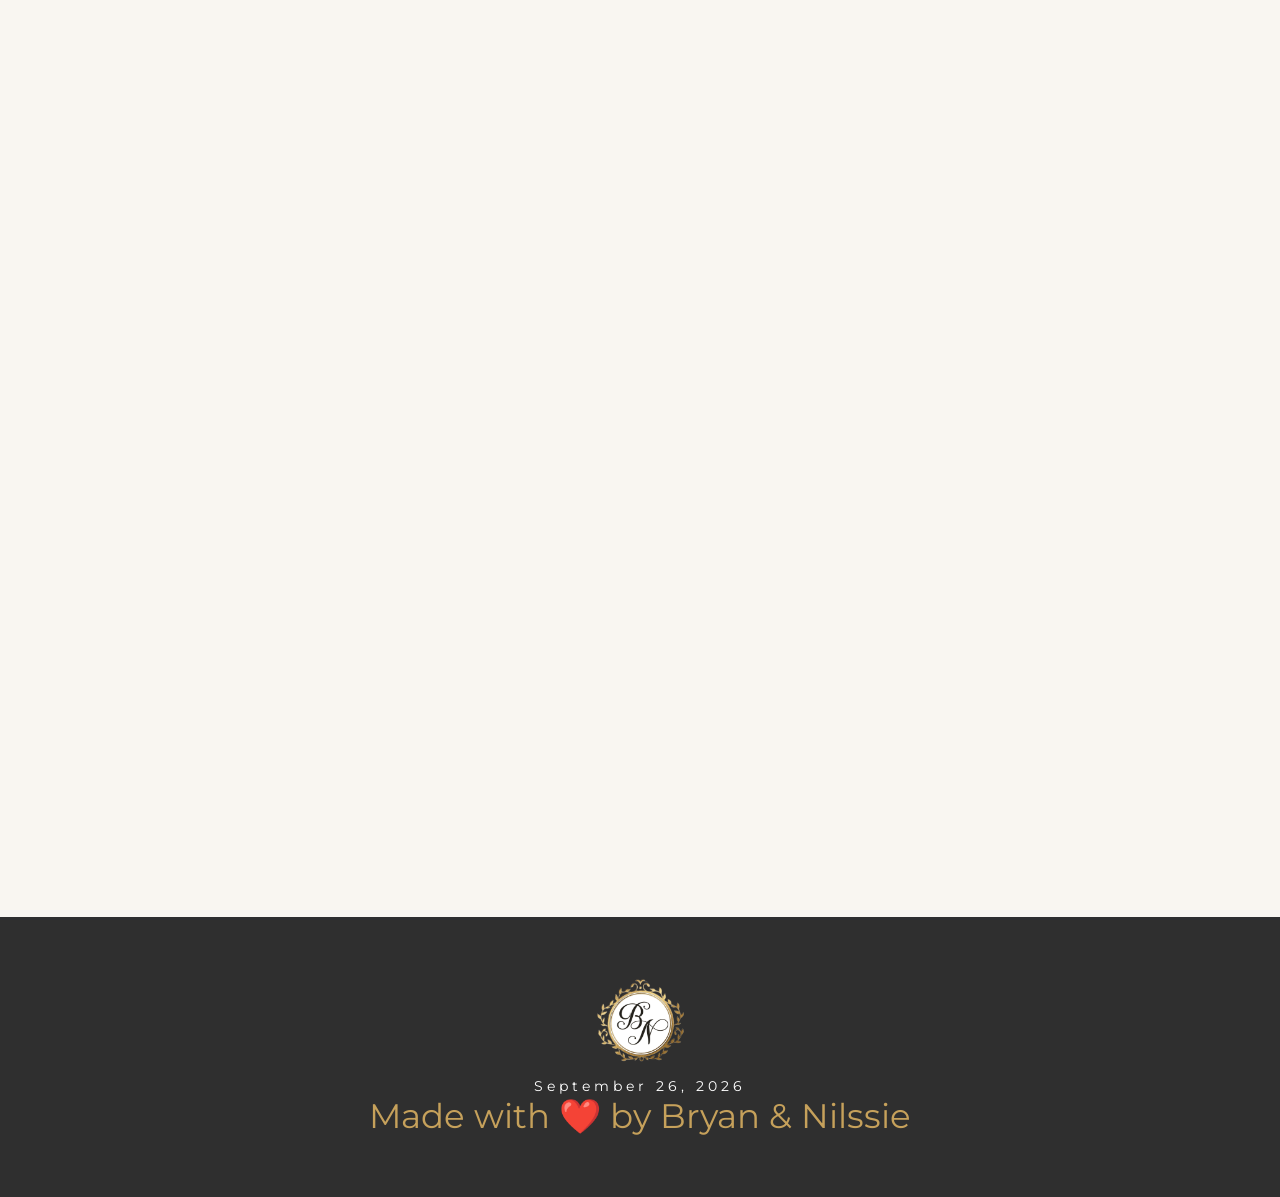
==== commit d726121a: "Final Wedding Updates" ====
--- a/index.html
+++ b/index.html
@@ -456,7 +456,7 @@
 
             <div class="map-card">
 
-                <h4>⛪ Ceremony</h4>
+                <h4>Ceremony</h4>
 
                 <img src="assets/images/Church.png"
                      class="location-photo"
@@ -464,7 +464,7 @@
 
                 <p>Our Lady of Guadalupe Parish Church</p>
 
-                <p>Concepcion I,Sariaya, Philippines</p>
+                <p>Concepcion I, Sariaya Quezon, Philippines</p>
 
                 <a href="https://maps.app.goo.gl/bSHakrmB8a1bAfnFA"
 
@@ -485,7 +485,7 @@
 
             <div class="map-card">
 
-                <h4>🎉 Reception</h4>
+                <h4>Reception</h4>
 
                 <img src="assets/images/venue.jpg"
                      class="location-photo"
@@ -493,7 +493,7 @@
 
                 <p>GP Events Place</p>
 
-                <p>Concepcion I,Sariaya, Philippines</p>
+                <p>Concepcion I, Sariaya Quezon, Philippines</p>
 
                 <a href="https://maps.app.goo.gl/JcbnLFtbThSqTpt19"
 
@@ -543,7 +543,7 @@
 
                     <h4>Entourage Assembly</h4>
 
-                    <p>GP Suites</p>
+                    <p>GP Suites (Hotel Lobby)</p>
 
                     <p>Photo Opportunity</p>
 
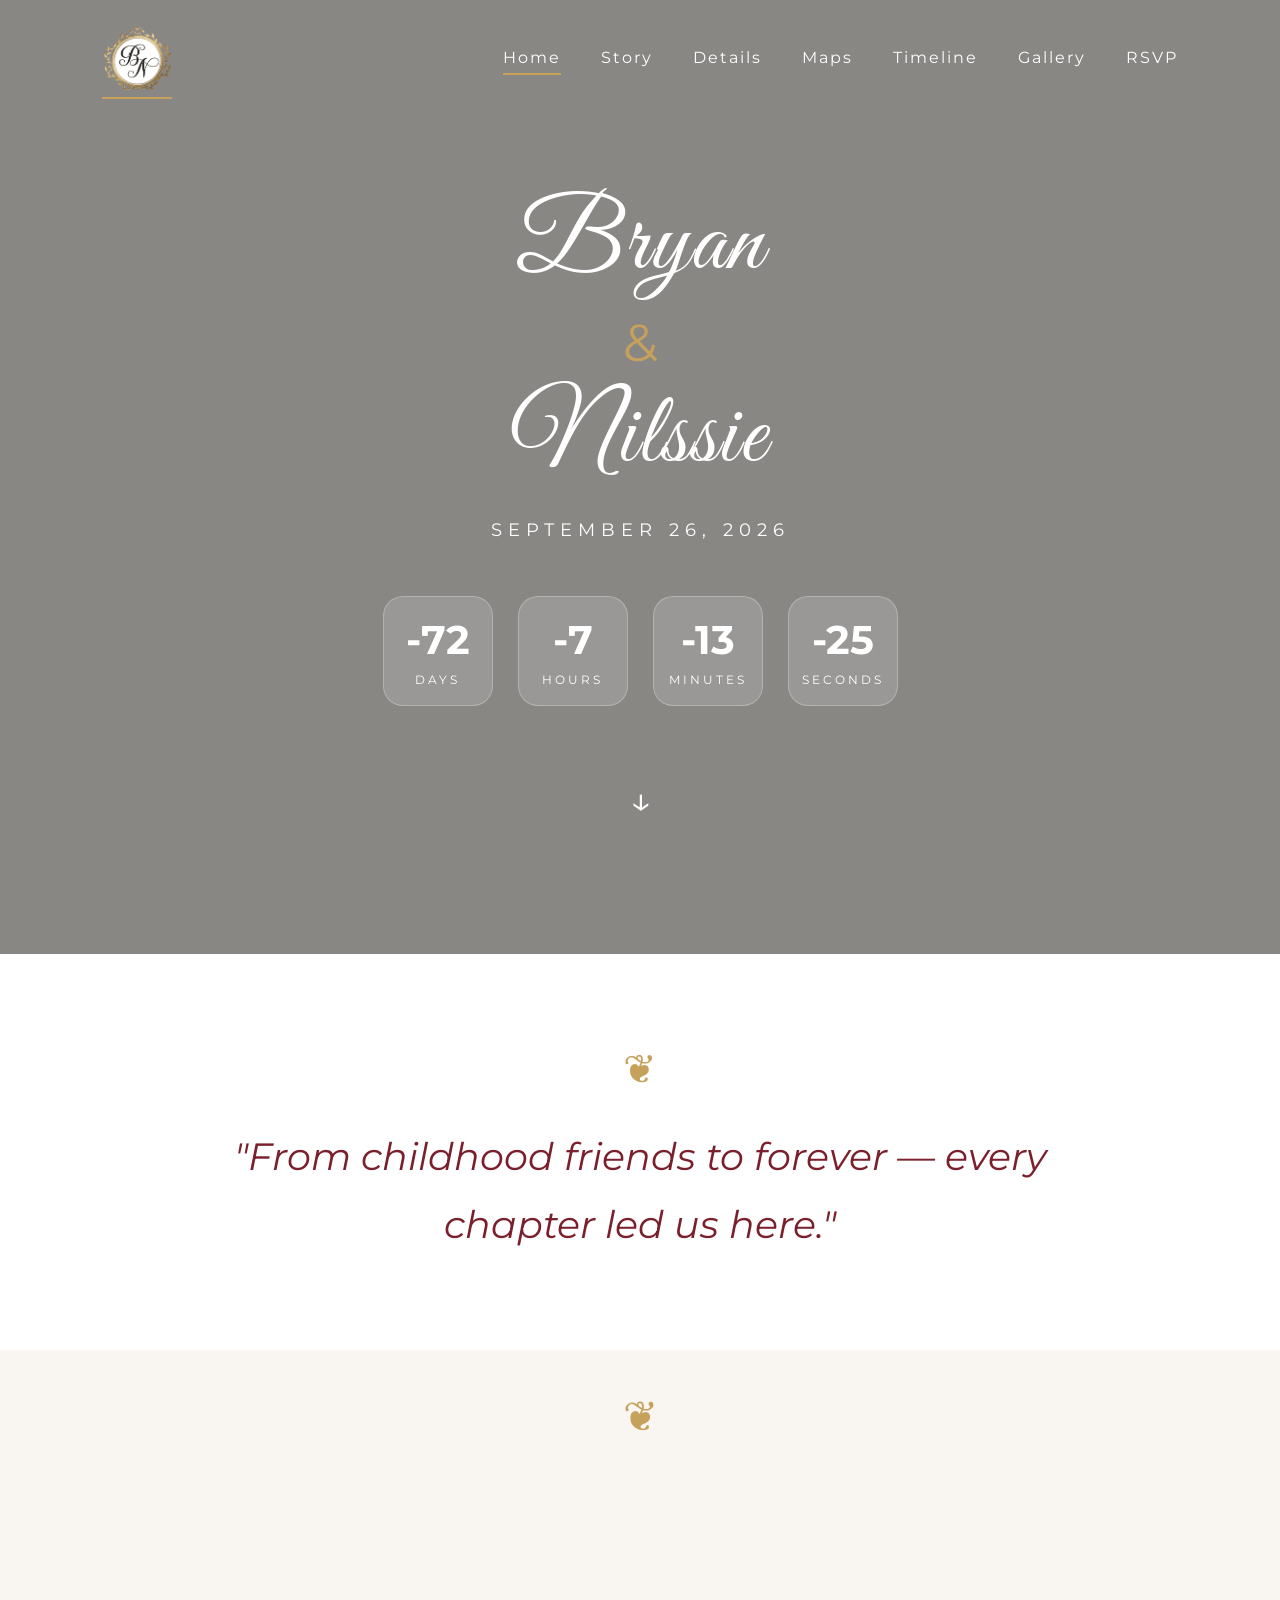
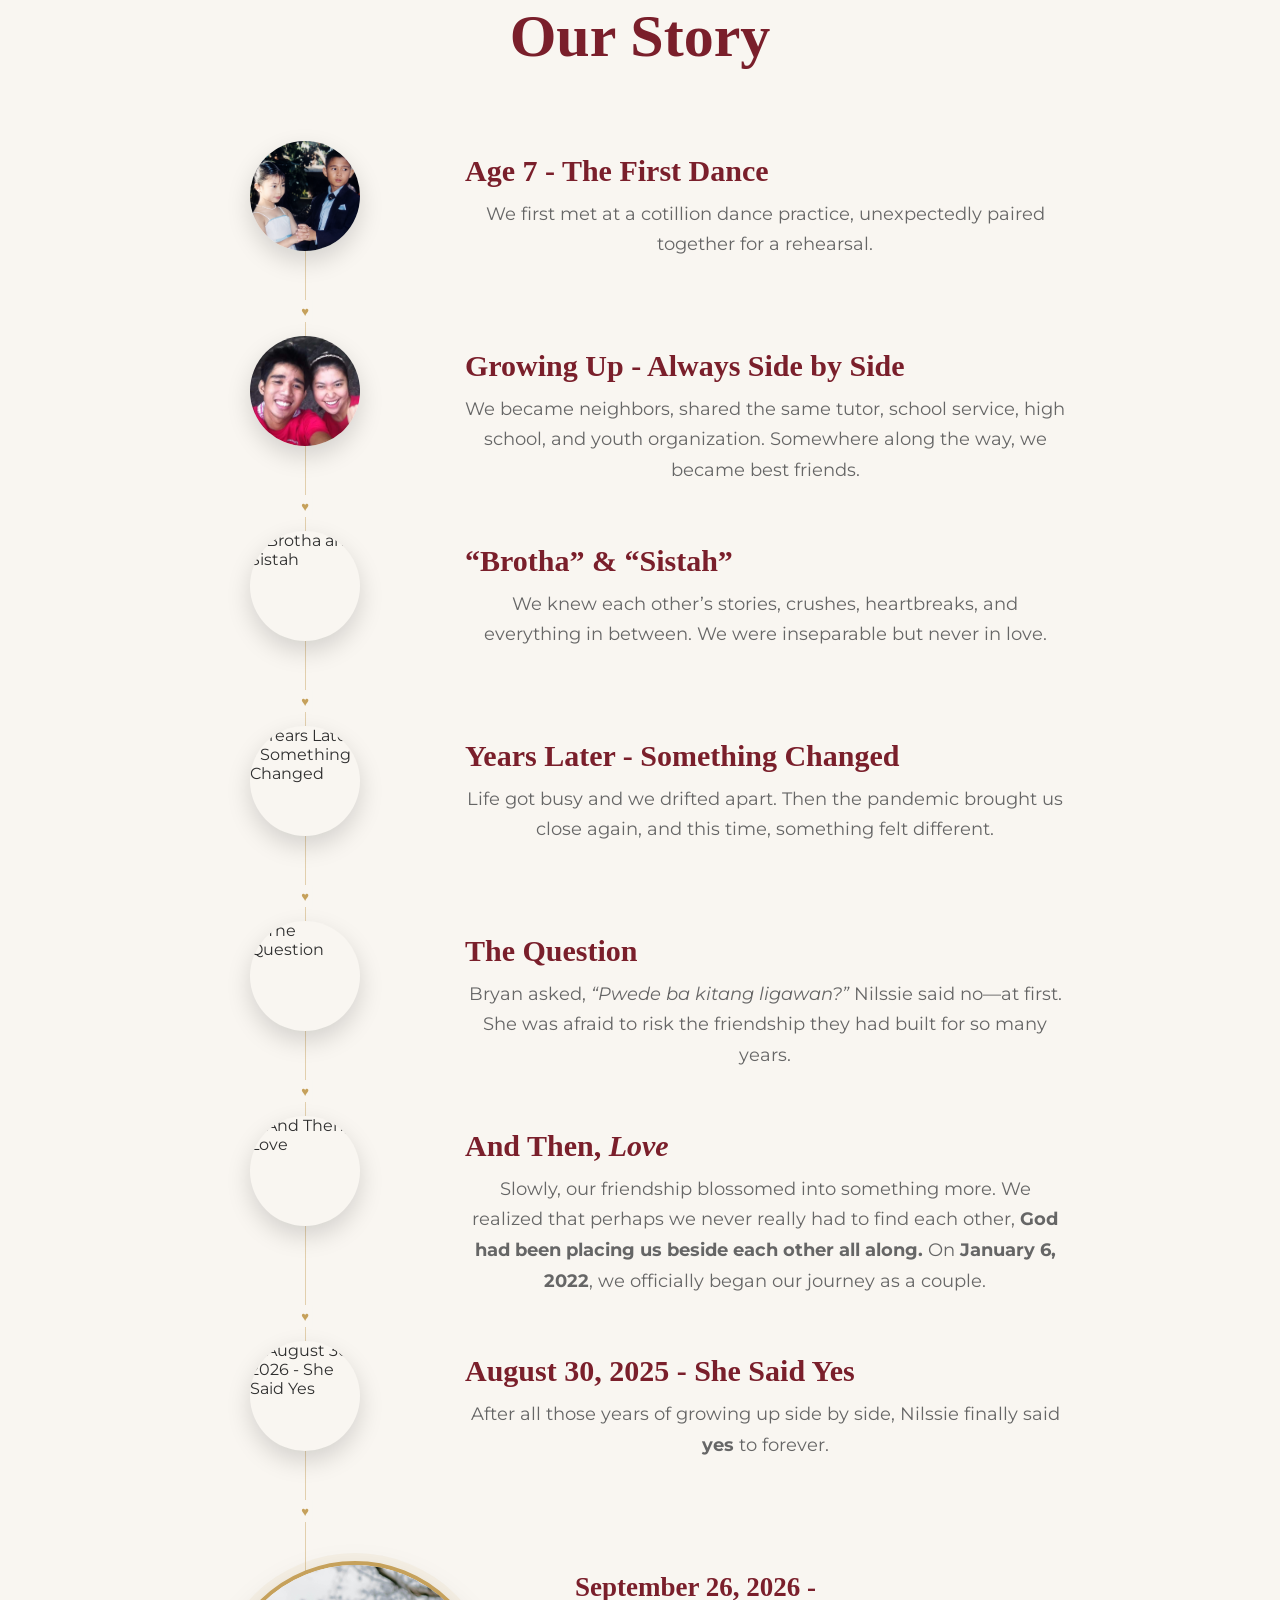
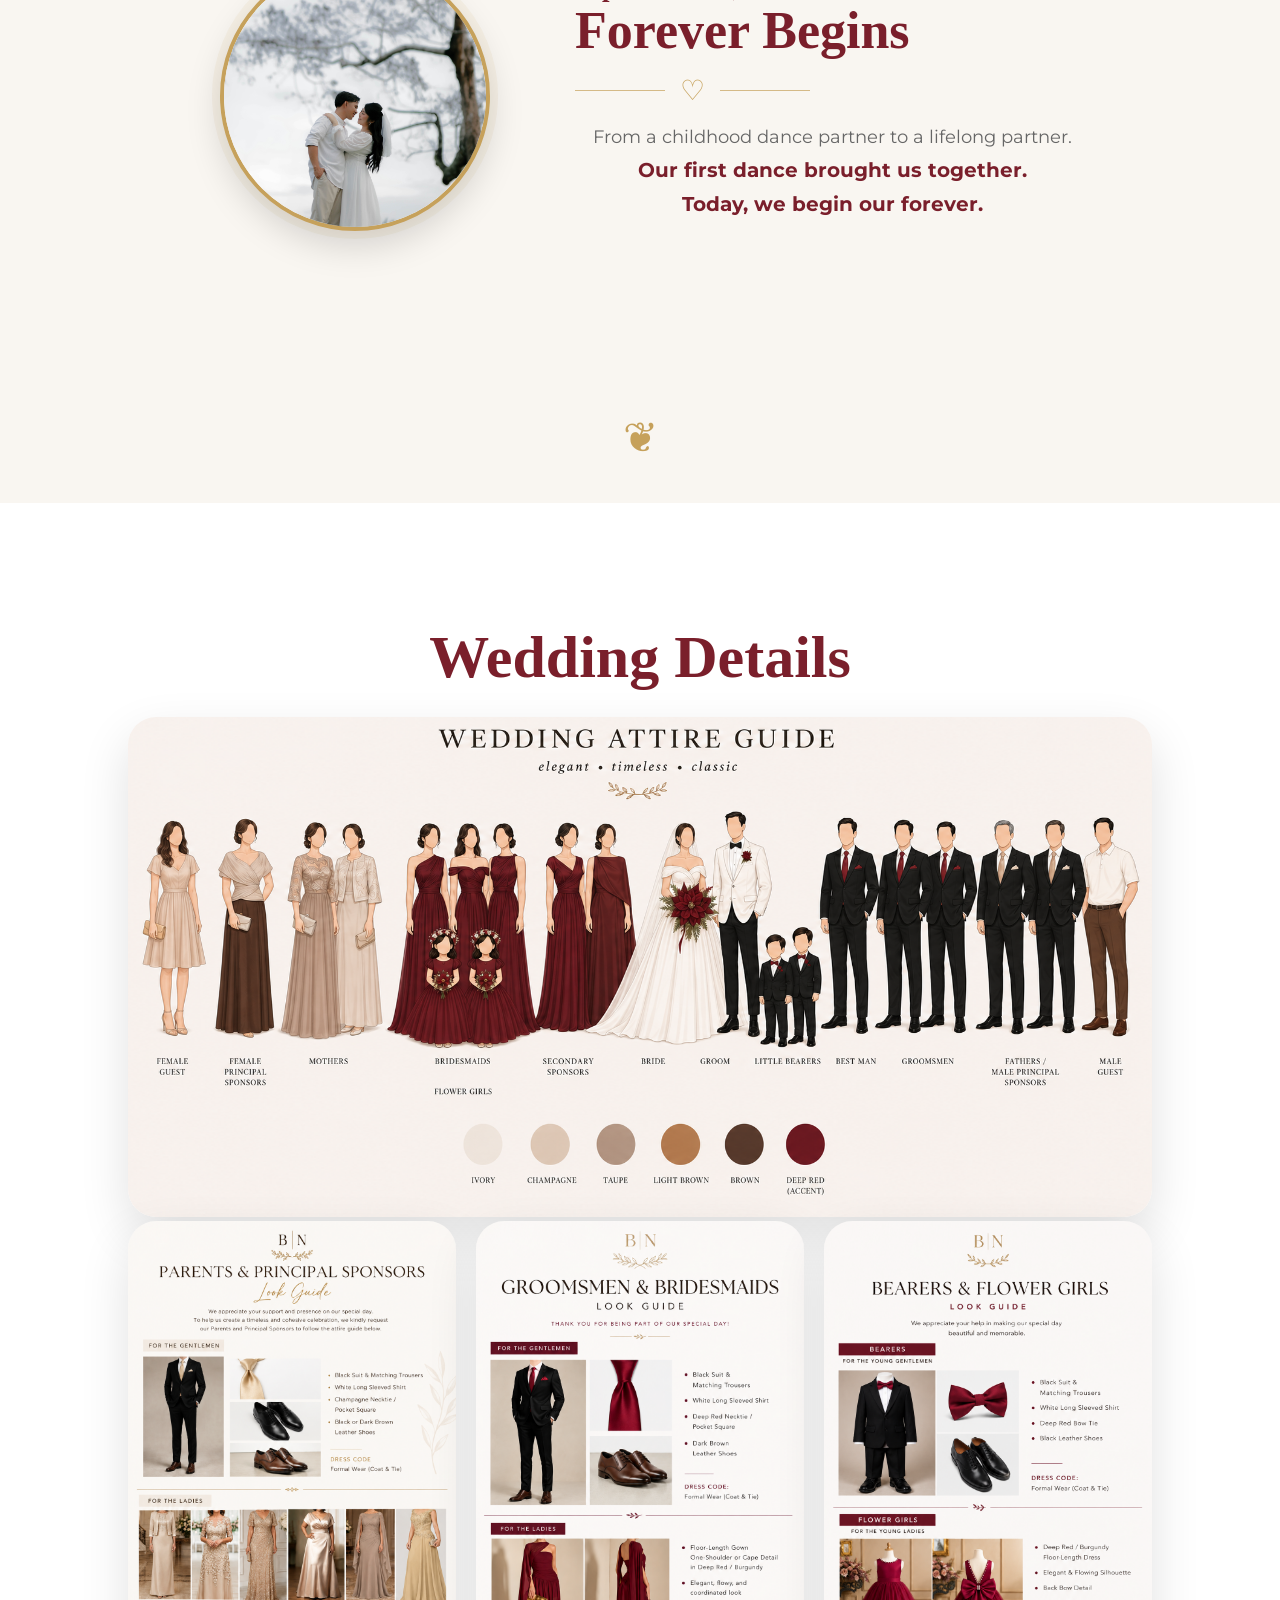
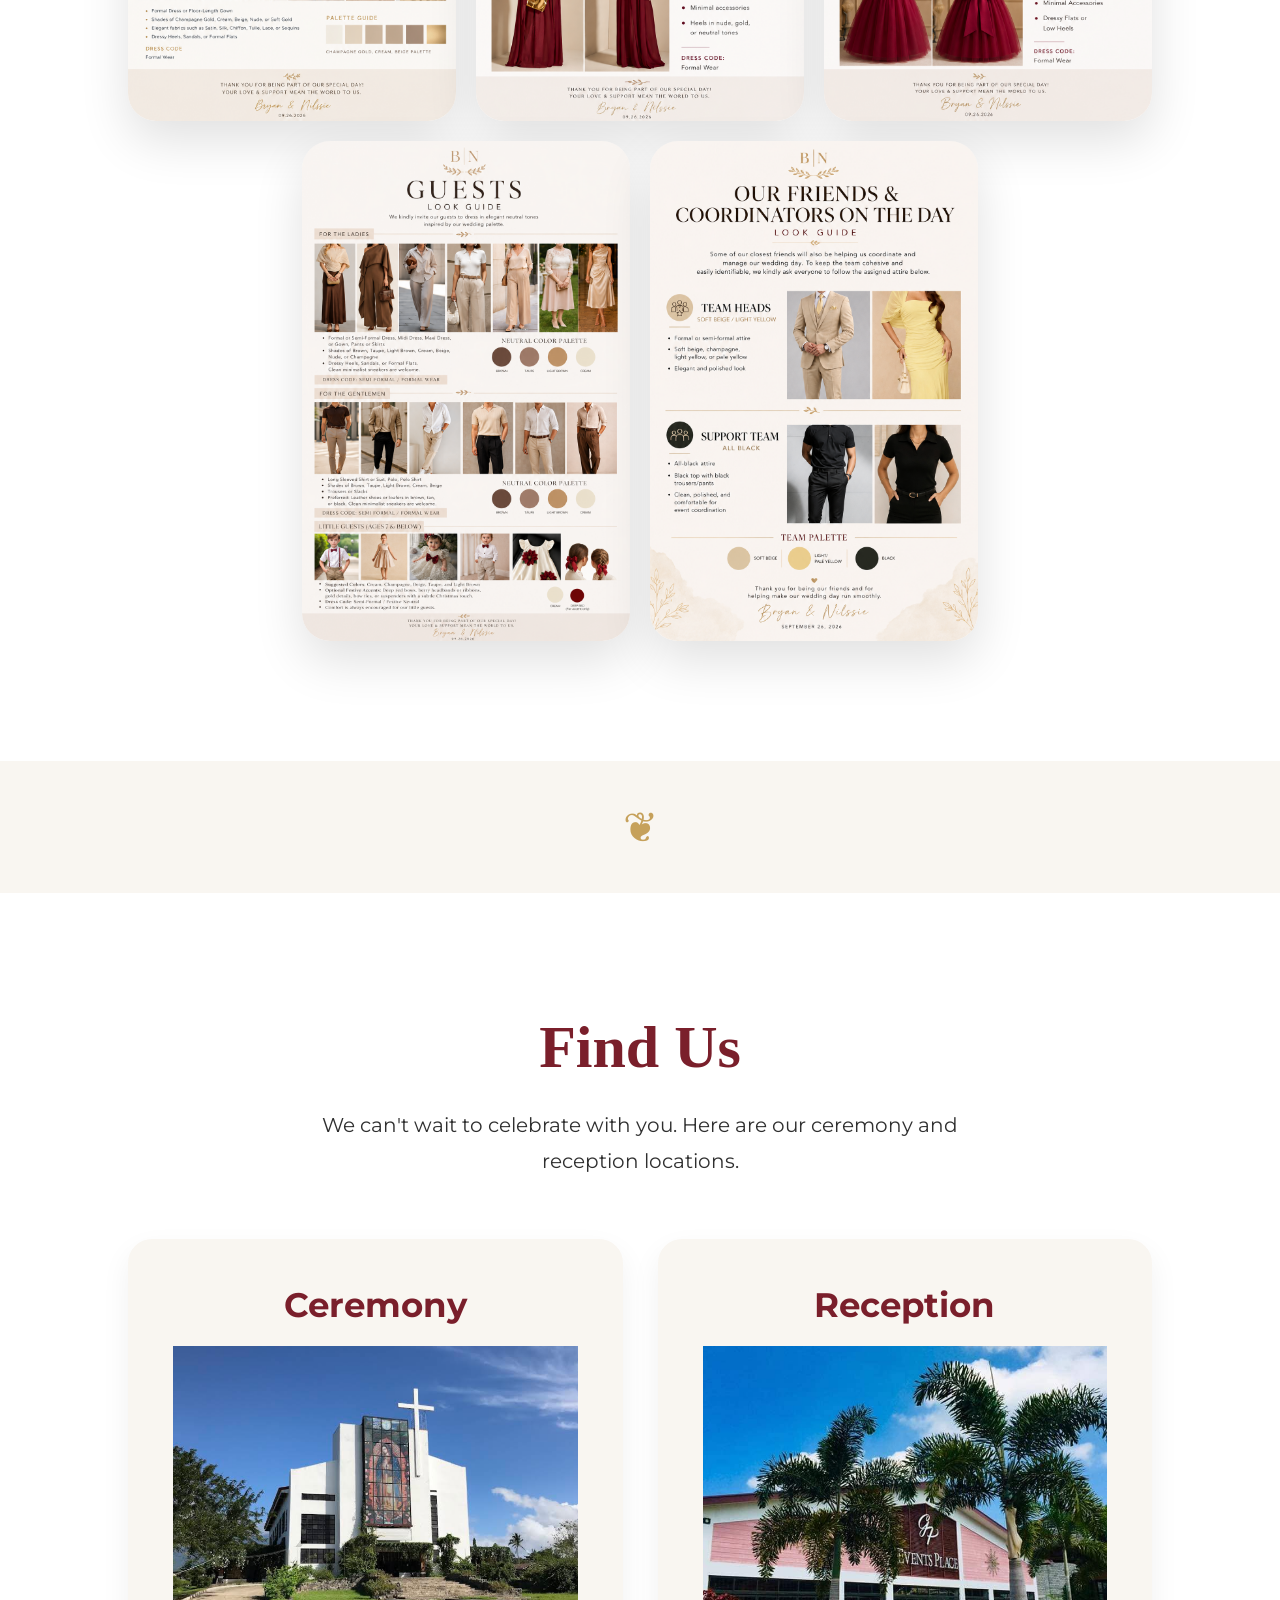
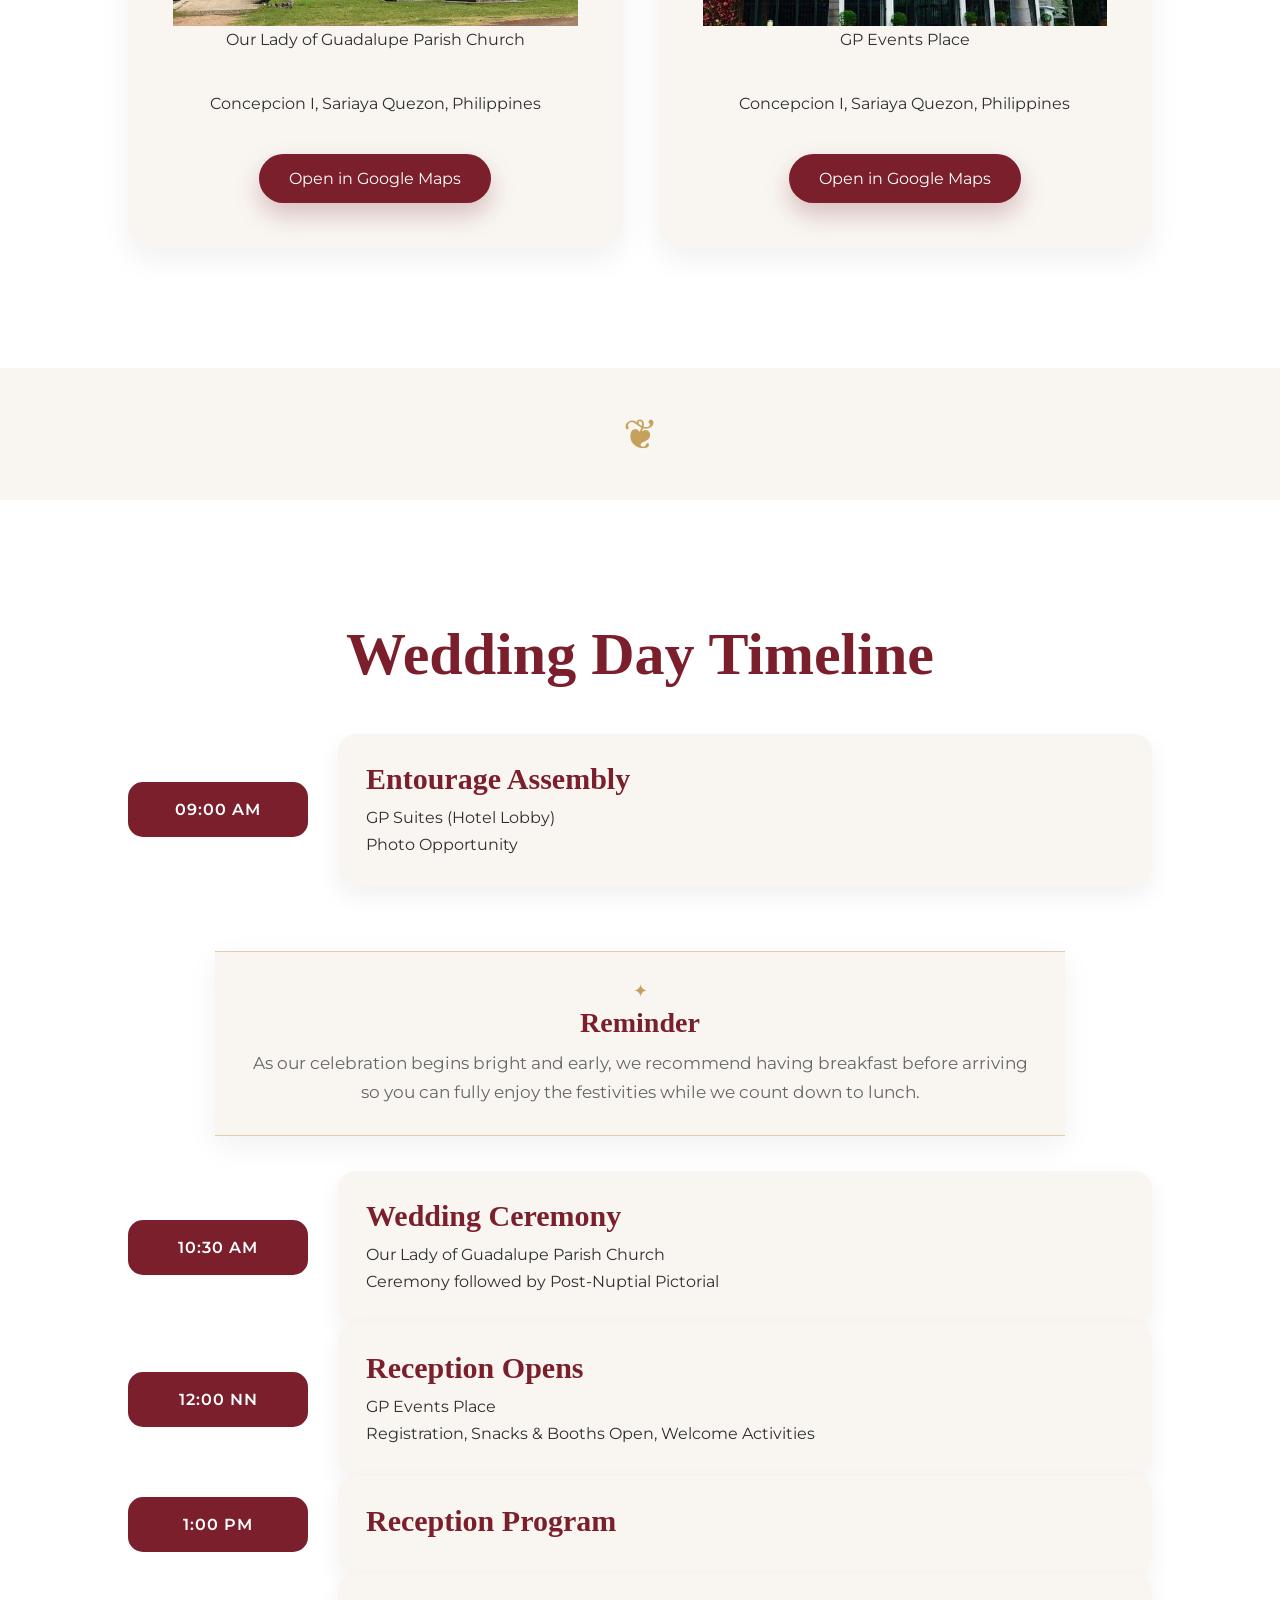
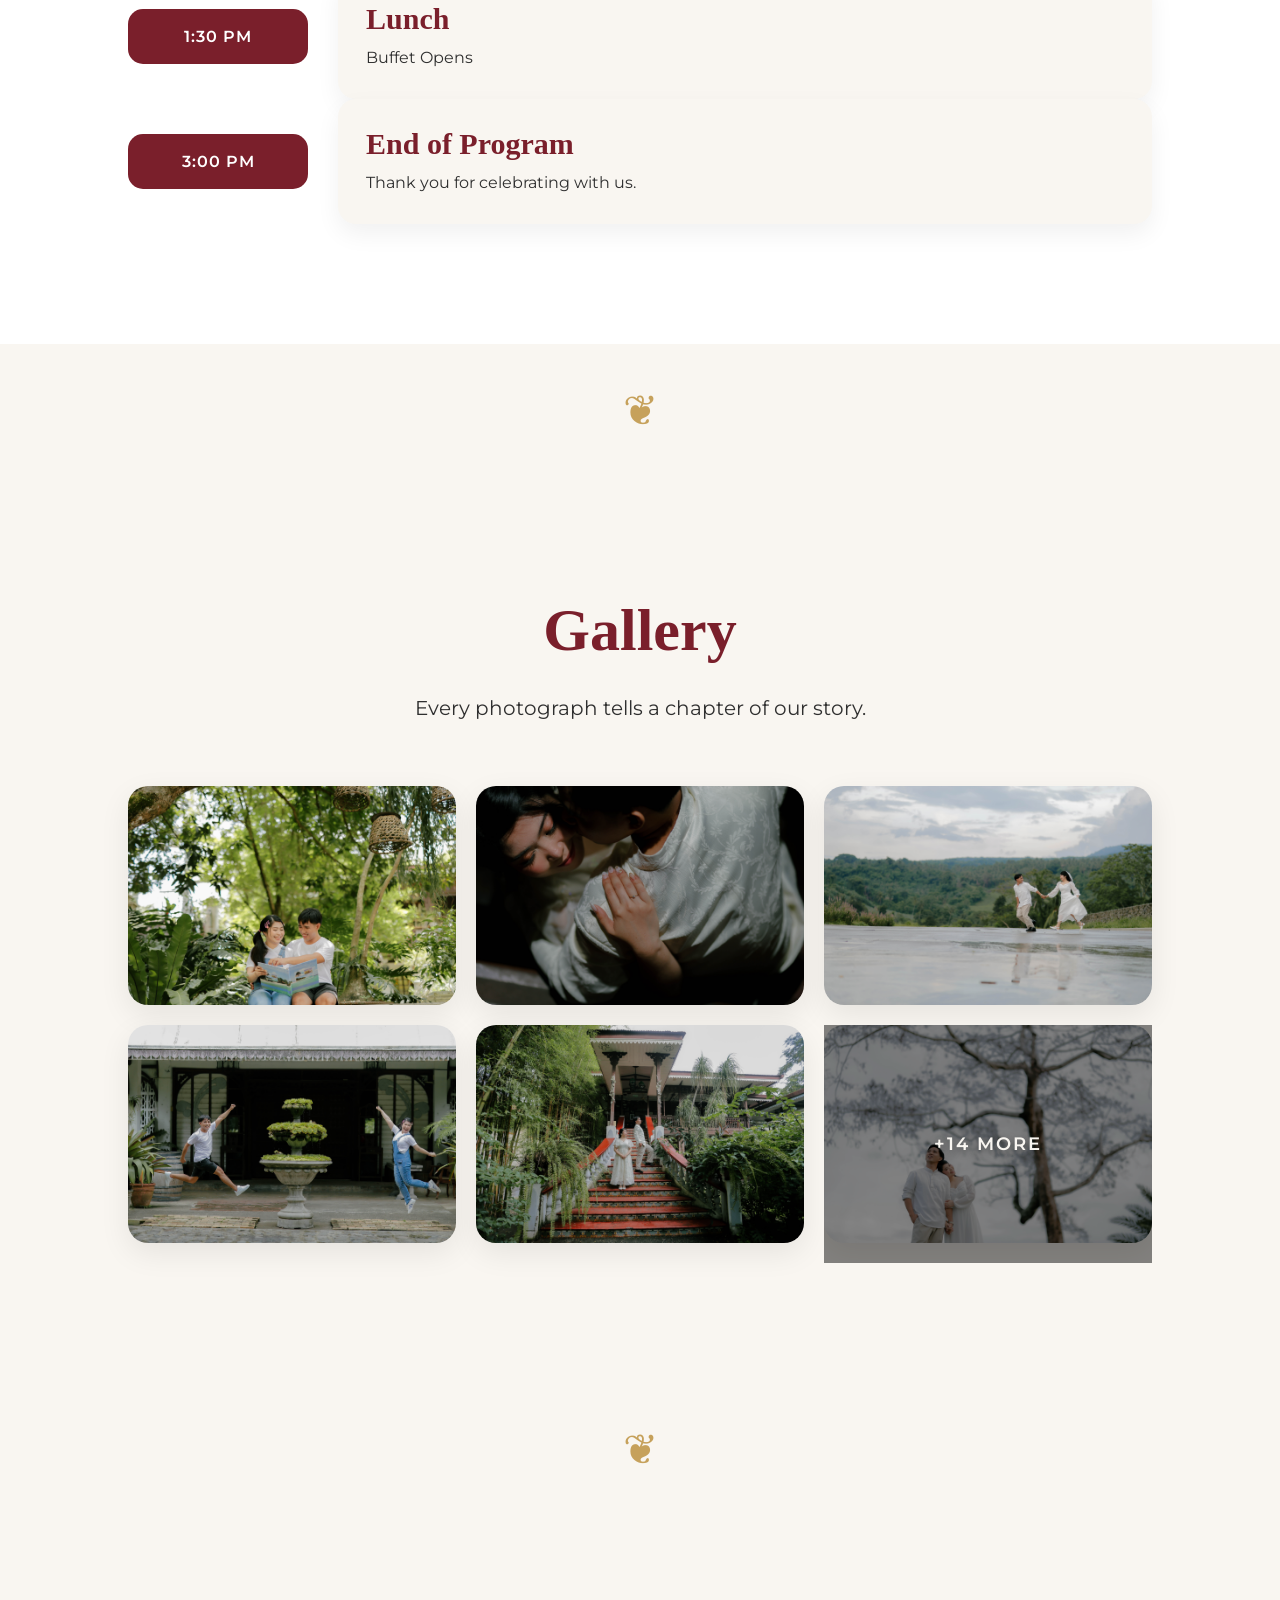
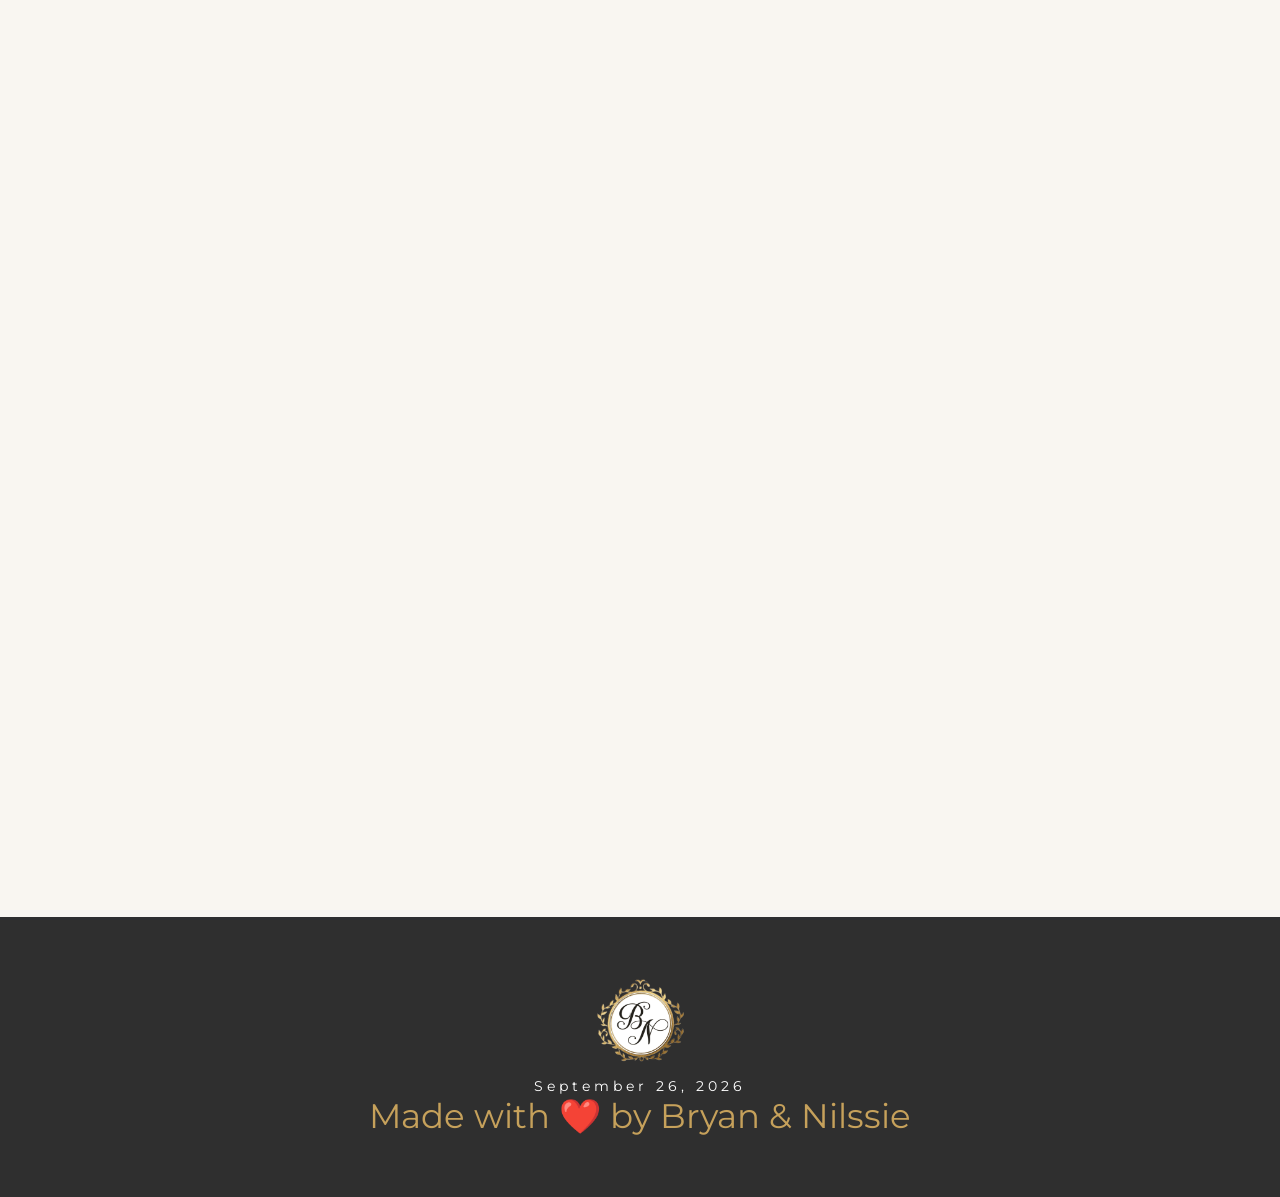
==== commit 51e555eb: "Final Wedding Updates" ====
--- a/index.html
+++ b/index.html
@@ -392,29 +392,29 @@
         <h3>Wedding Details</h3>
 
         <img src="assets/images/Wedding Attire Guide.png"
-         class="section-photo gallery-photo"
+         class="section-photo"
          alt="Wedding Attire Guide">
 
         <div class="wedding-details-grid">
 
         <img src="assets/images/Parents & Principal Sponsors.png"
-             class="section-photo gallery-photo"
+             class="section-photo"
              alt="Parents & Principal Sponsors">
 
         <img src="assets/images/Groomsmen & Bridesmaids.png"
-             class="section-photo gallery-photo"
+             class="section-photo"
              alt="Groomsmen & Bridesmaids">
 
         <img src="assets/images/Bearers & Flower Girls.png"
-             class="section-photo gallery-photo"
+             class="section-photo"
              alt="Bearers & Flower Girls">
 
         <img src="assets/images/Guest's Attire.png"
-             class="section-photo gallery-photo"
+             class="section-photo"
              alt="Guest's Attire">
 
         <img src="assets/images/Friends & Coordinators.png"
-             class="section-photo gallery-photo"
+             class="section-photo"
              alt="Friends & Coordinators">
 
         </div>
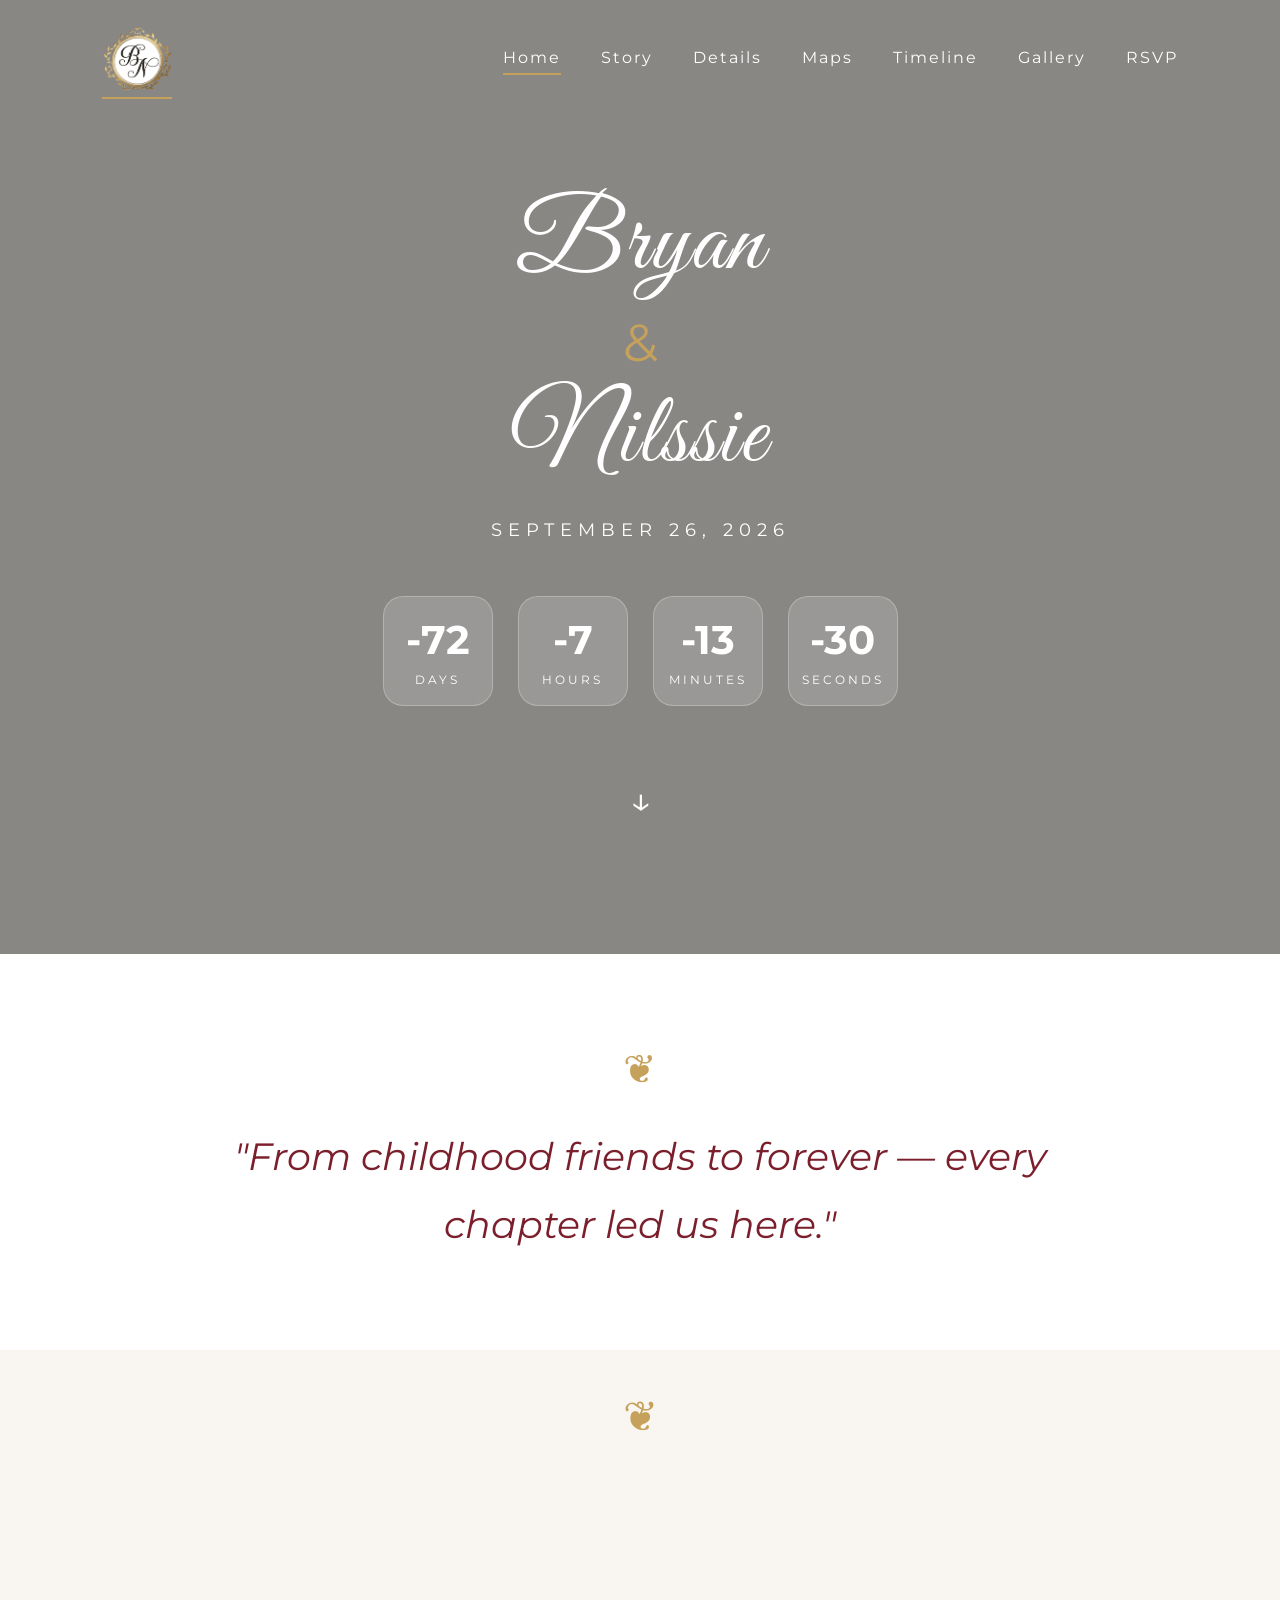
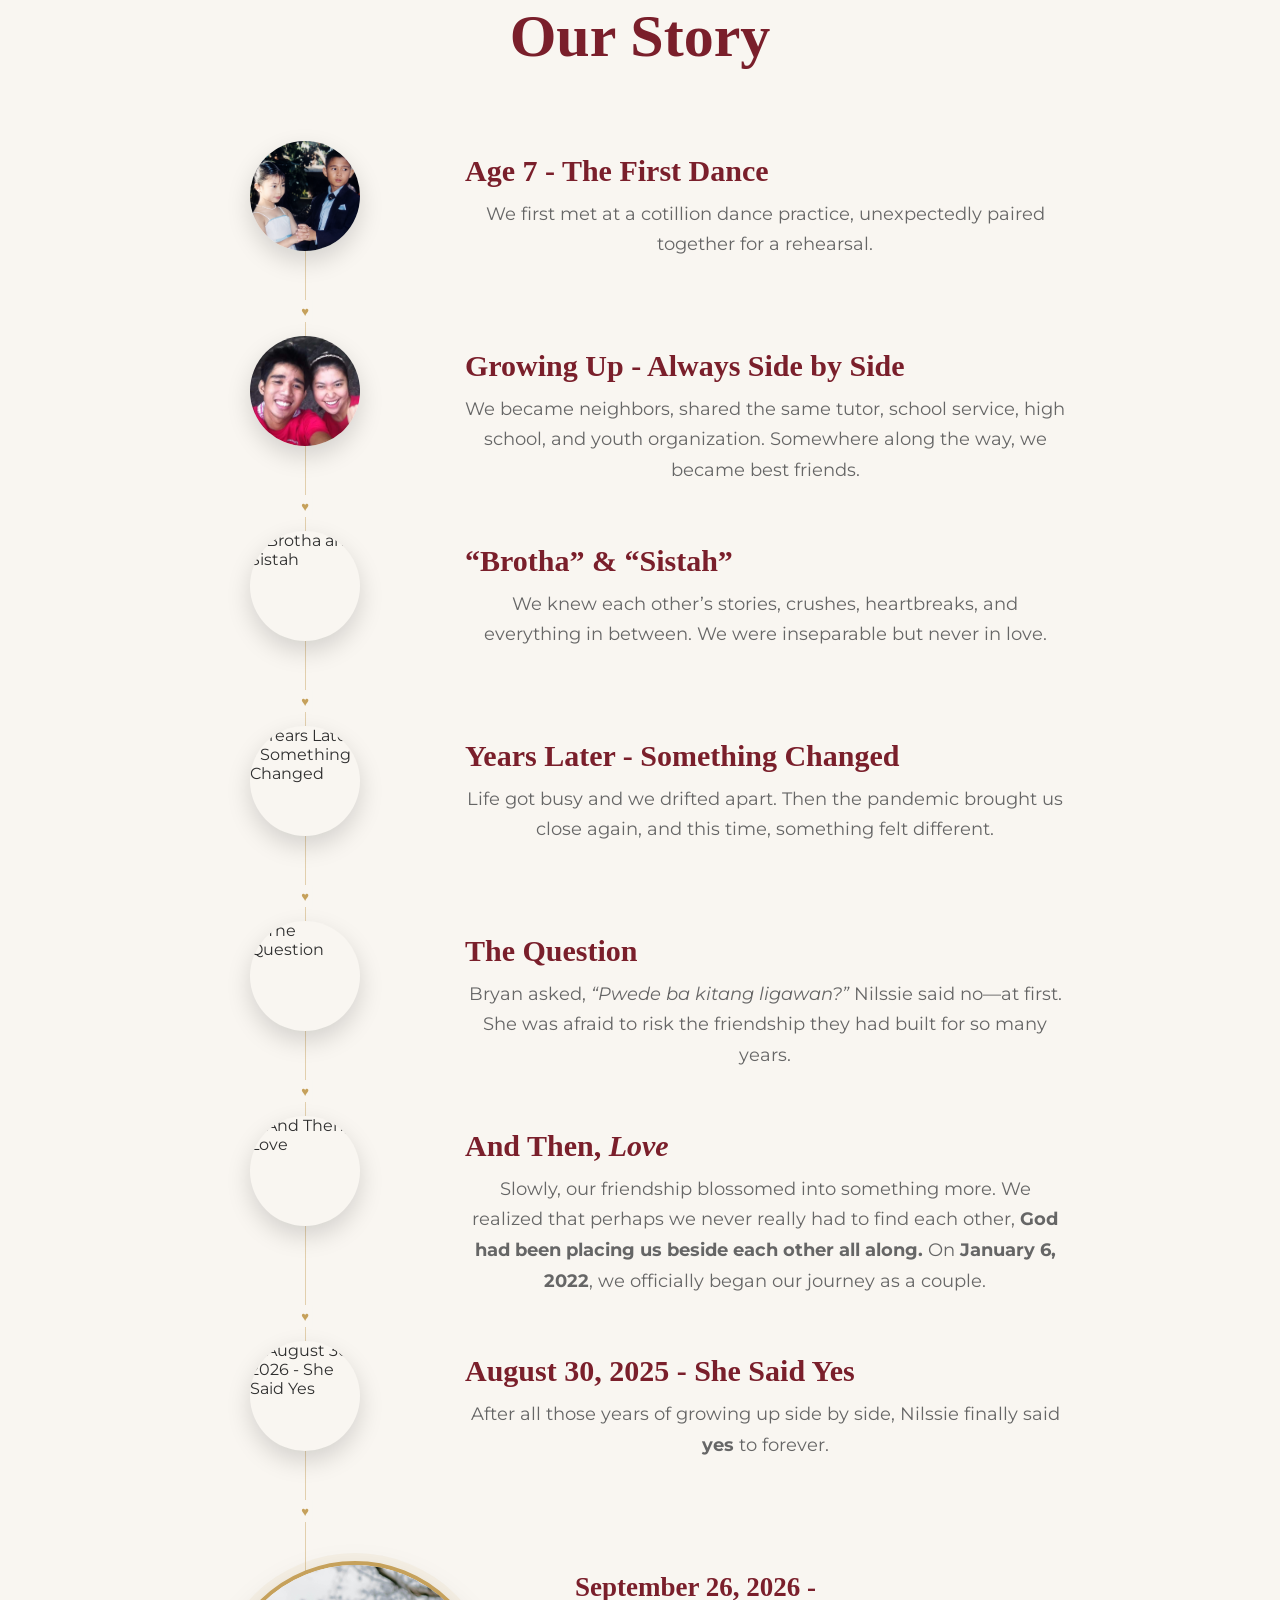
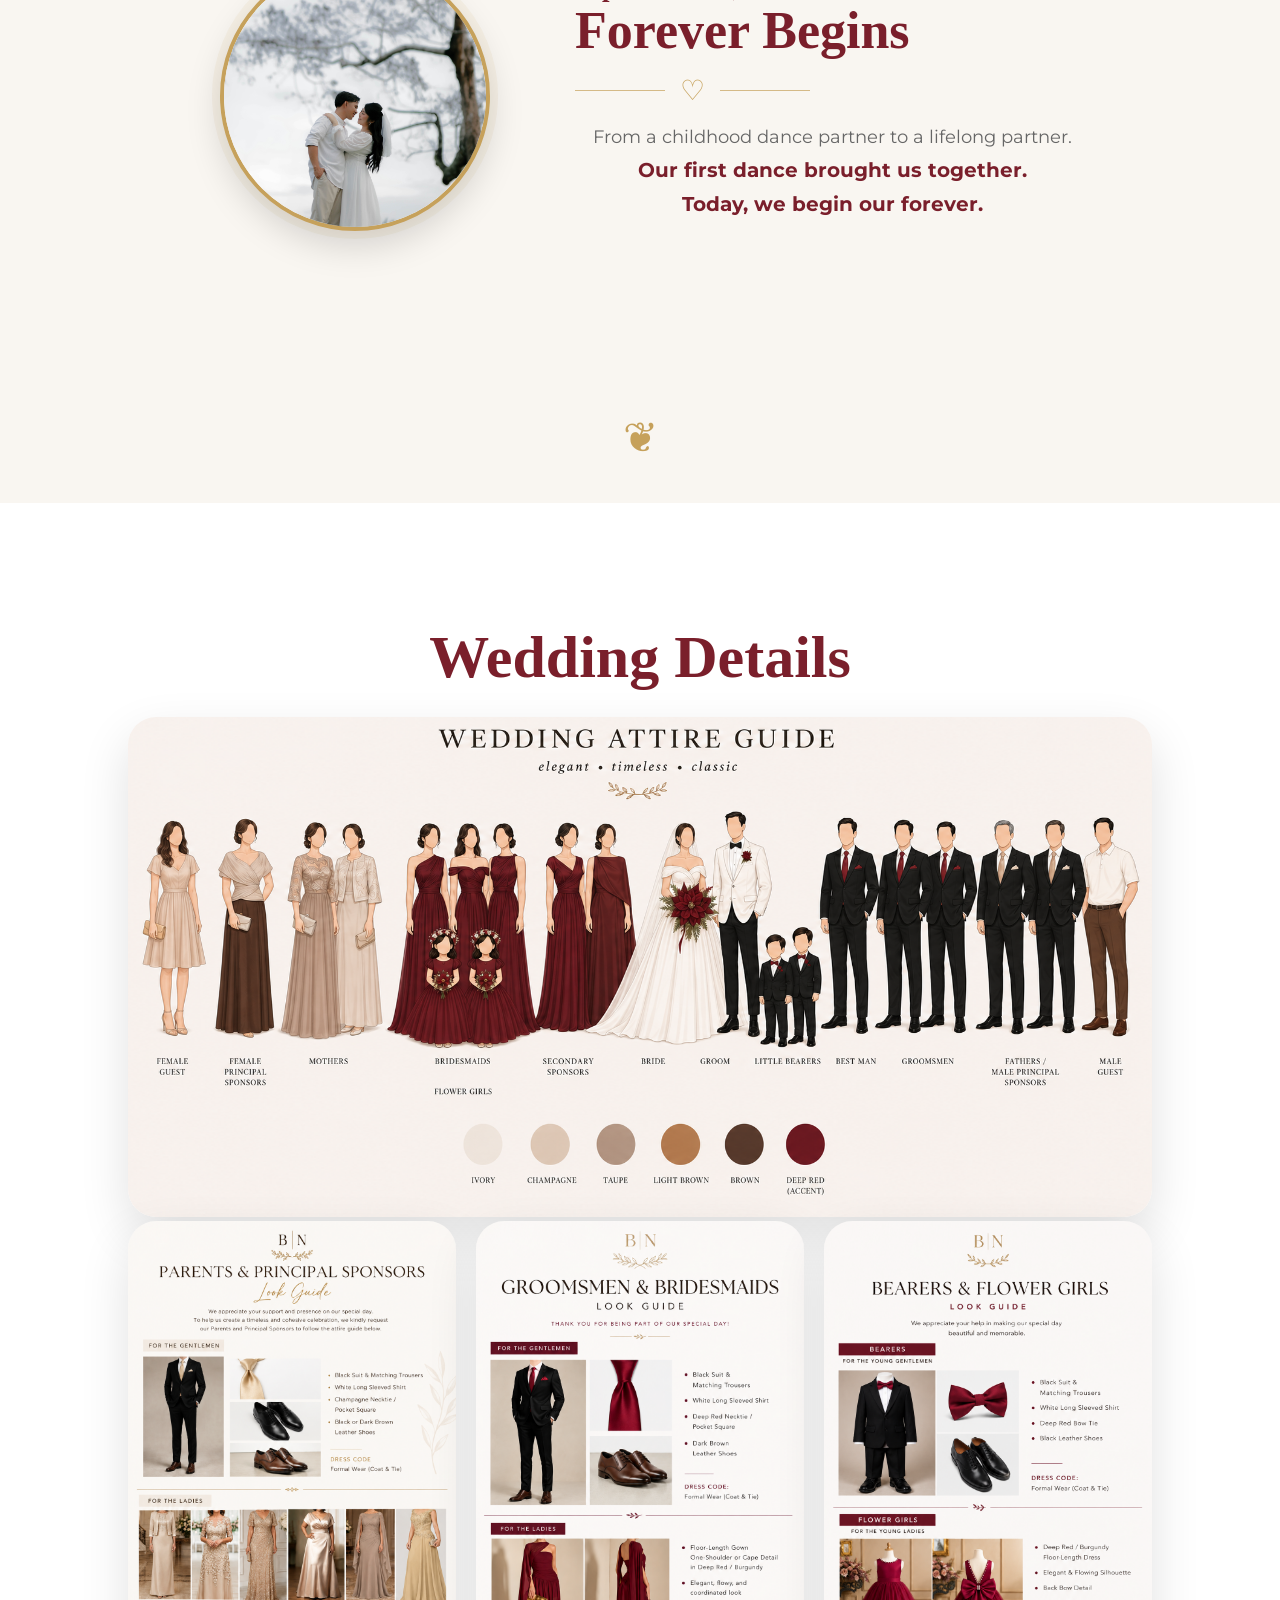
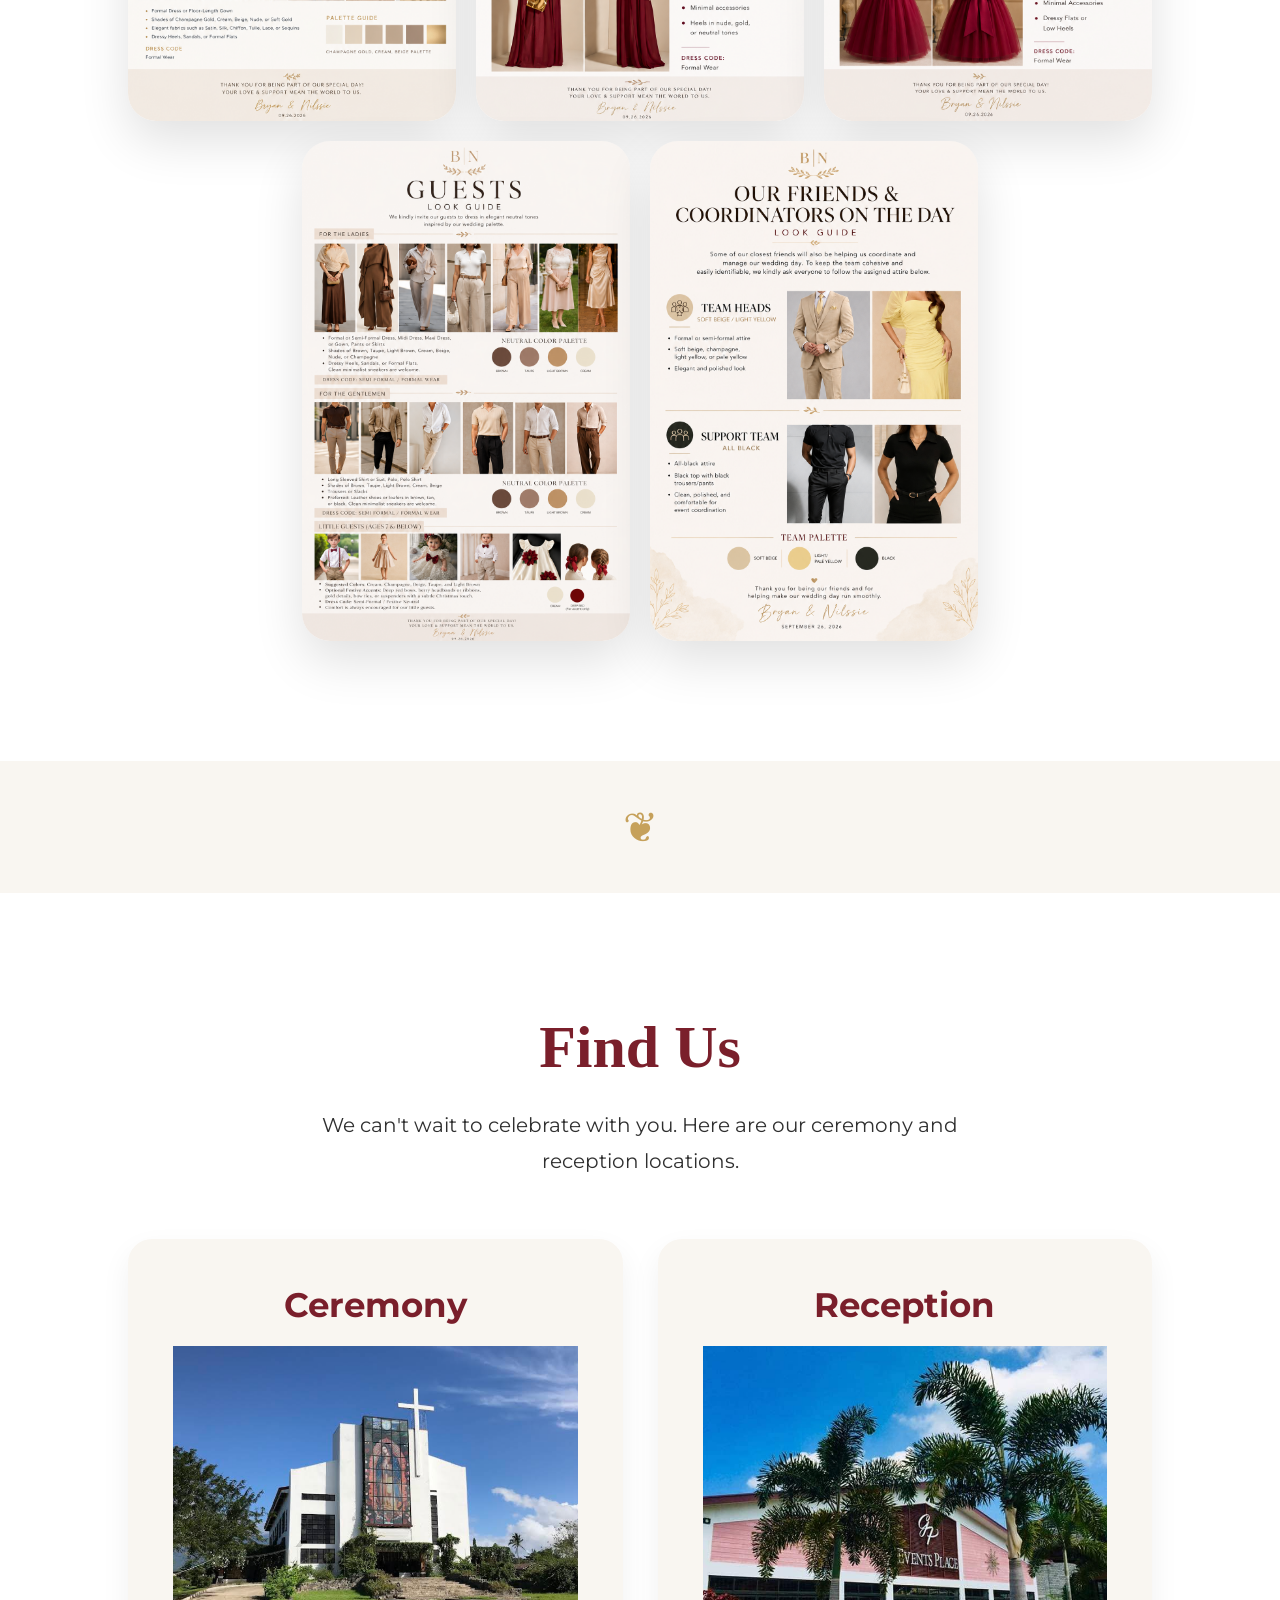
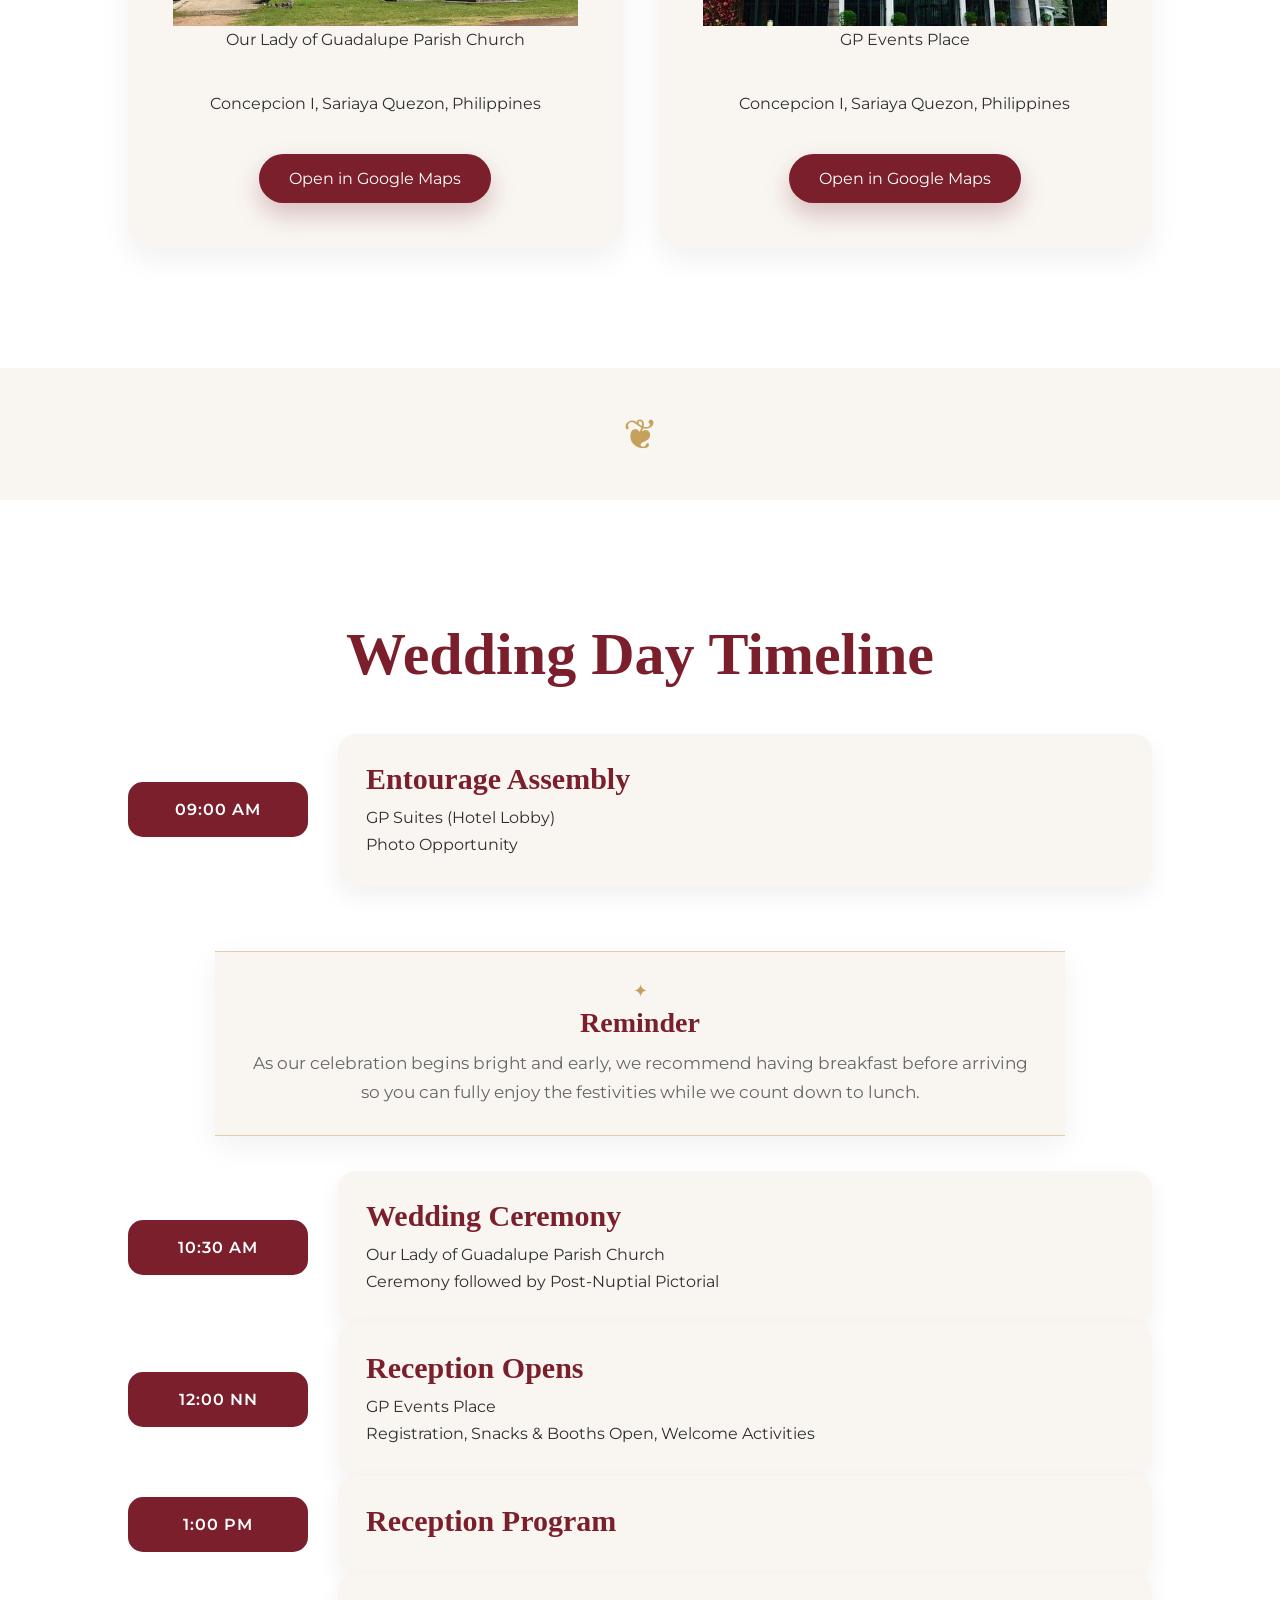
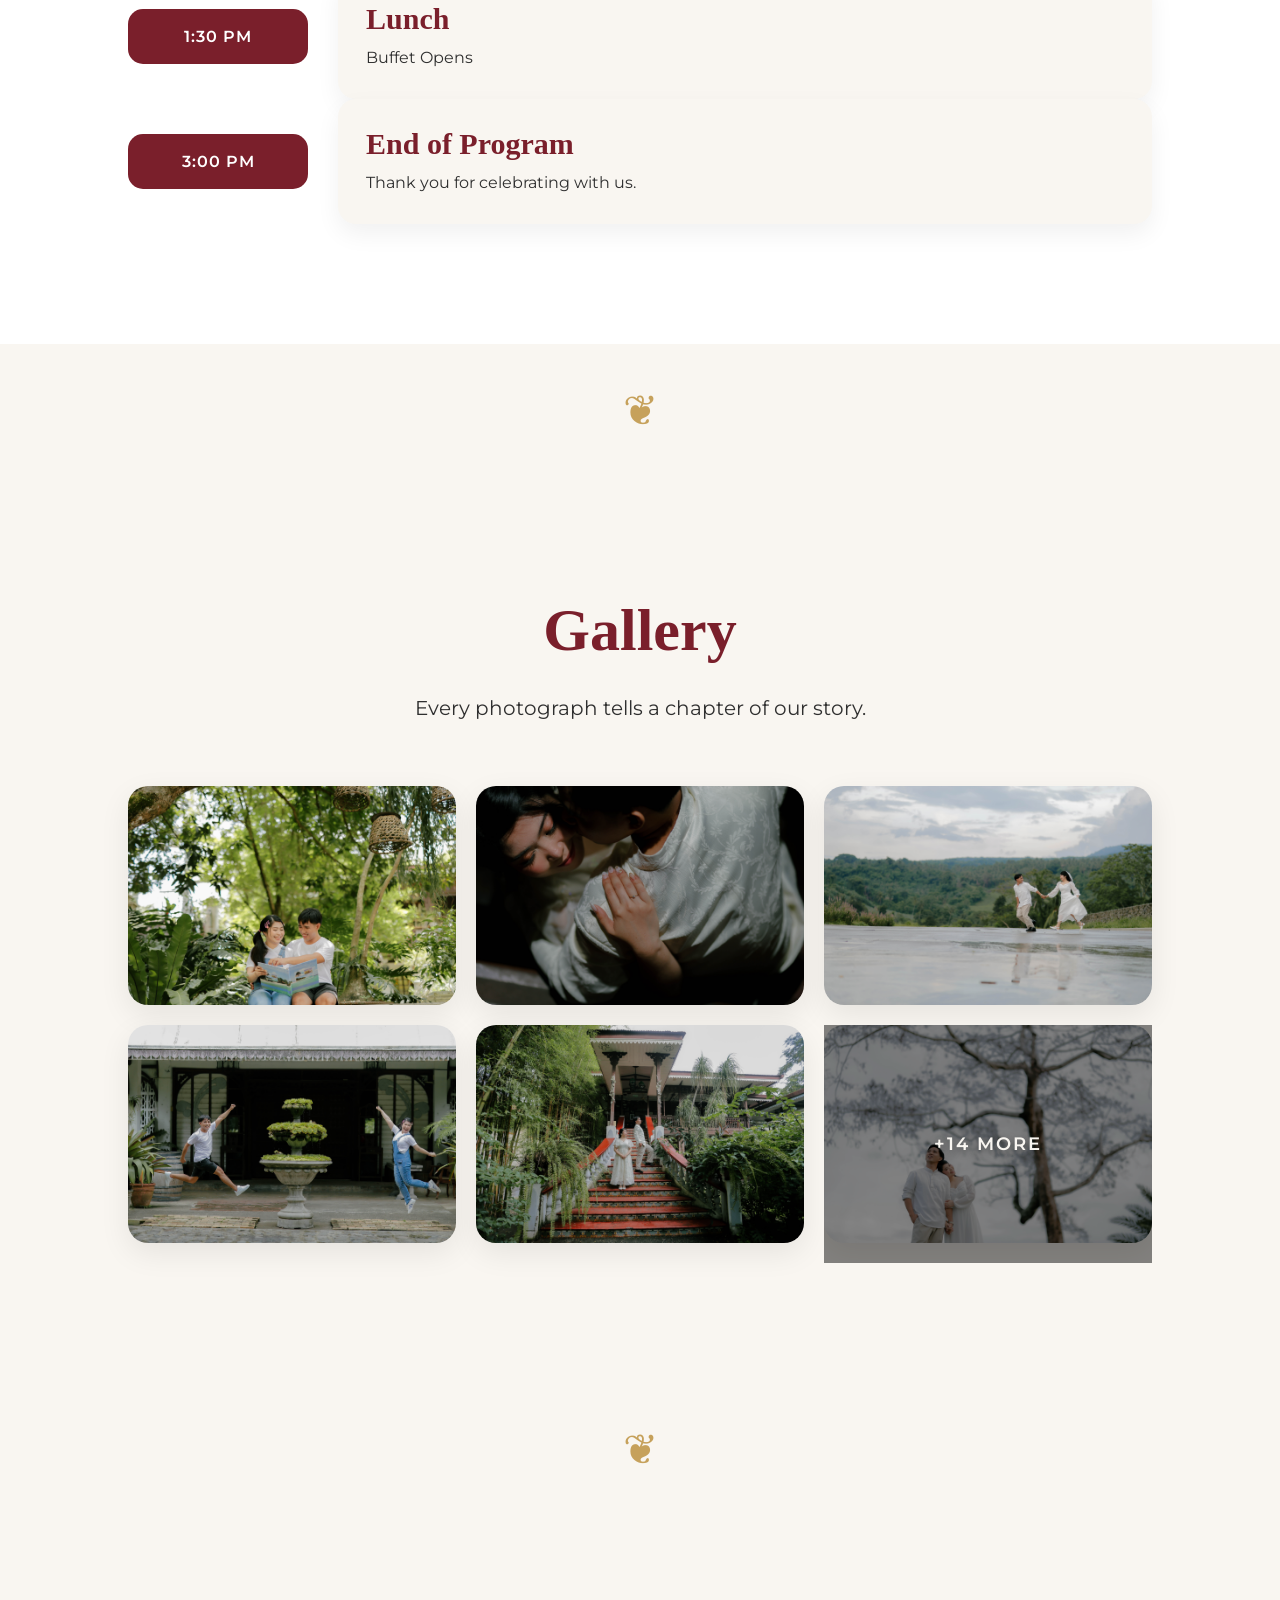
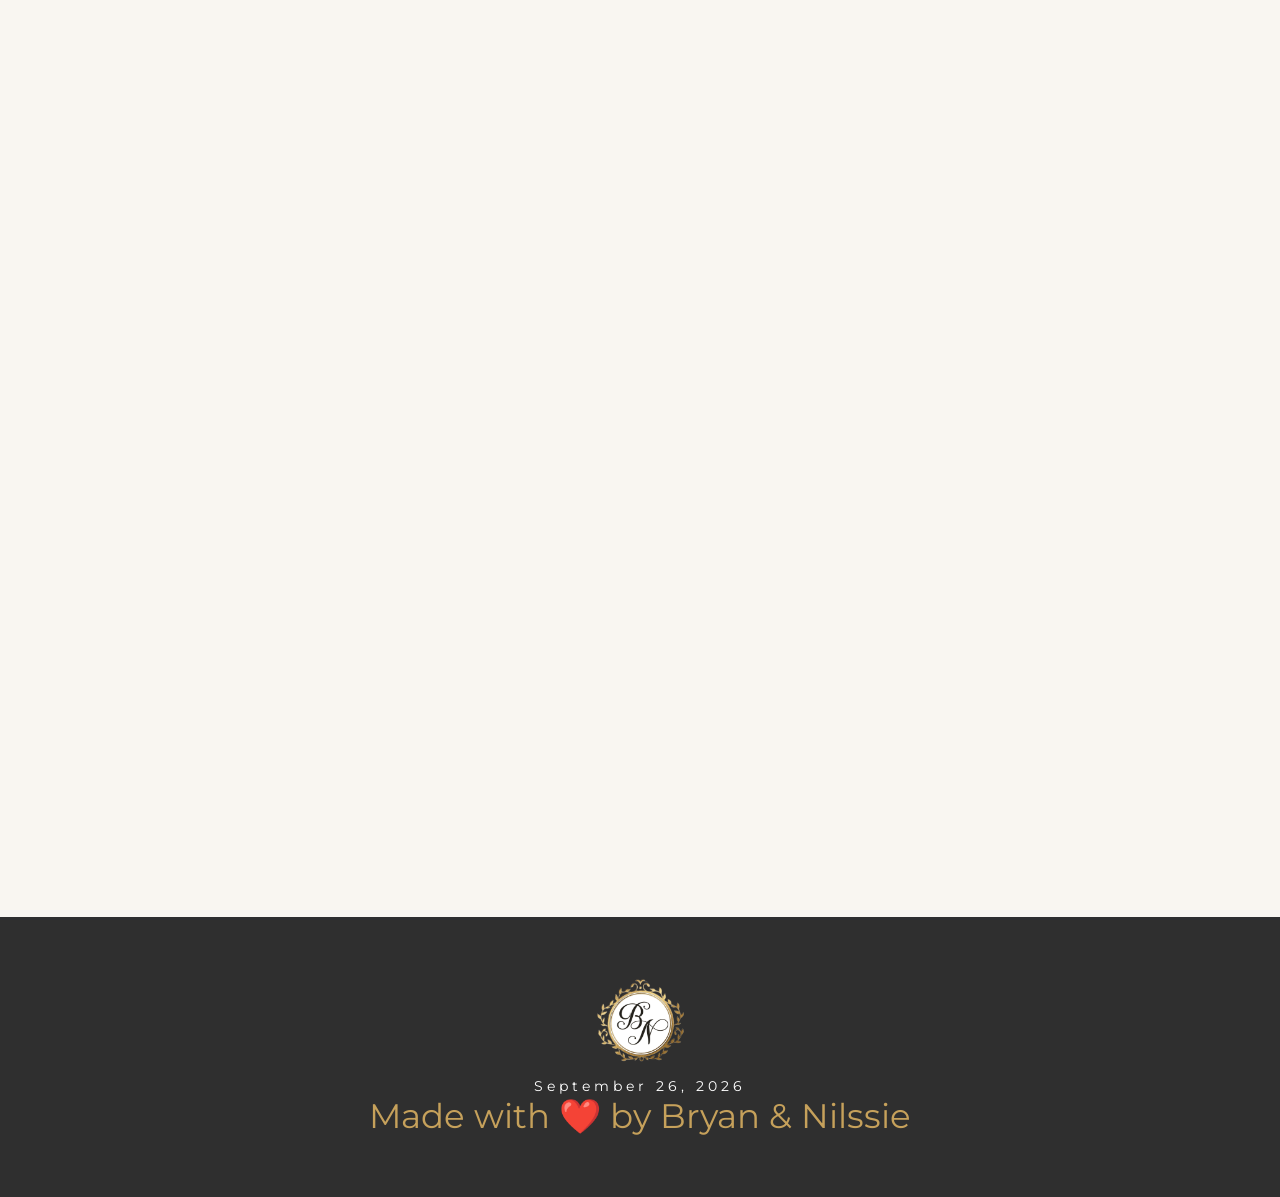
==== commit d686a789: "Final Wedding Update" ====
--- a/index.html
+++ b/index.html
@@ -392,29 +392,29 @@
         <h3>Wedding Details</h3>
 
         <img src="assets/images/Wedding Attire Guide.png"
-         class="section-photo"
+         class="section-photo details-photo"
          alt="Wedding Attire Guide">
 
         <div class="wedding-details-grid">
 
         <img src="assets/images/Parents & Principal Sponsors.png"
-             class="section-photo"
+             class="section-photo details-photo"
              alt="Parents & Principal Sponsors">
 
         <img src="assets/images/Groomsmen & Bridesmaids.png"
-             class="section-photo"
+             class="section-photo details-photo"
              alt="Groomsmen & Bridesmaids">
 
         <img src="assets/images/Bearers & Flower Girls.png"
-             class="section-photo"
+             class="section-photo details-photo"
              alt="Bearers & Flower Girls">
 
         <img src="assets/images/Guest's Attire.png"
-             class="section-photo"
+             class="section-photo details-photo"
              alt="Guest's Attire">
 
         <img src="assets/images/Friends & Coordinators.png"
-             class="section-photo"
+             class="section-photo details-photo"
              alt="Friends & Coordinators">
 
         </div>
@@ -907,6 +907,11 @@
 
 </div>
 
+<div class="lightbox details-lightbox">
+    <span class="close details-close">&times;</span>
+    <img class="lightbox-image details-lightbox-image">
+</div>
+
 <!-- =====================================================
      JAVASCRIPT
 ===================================================== -->
